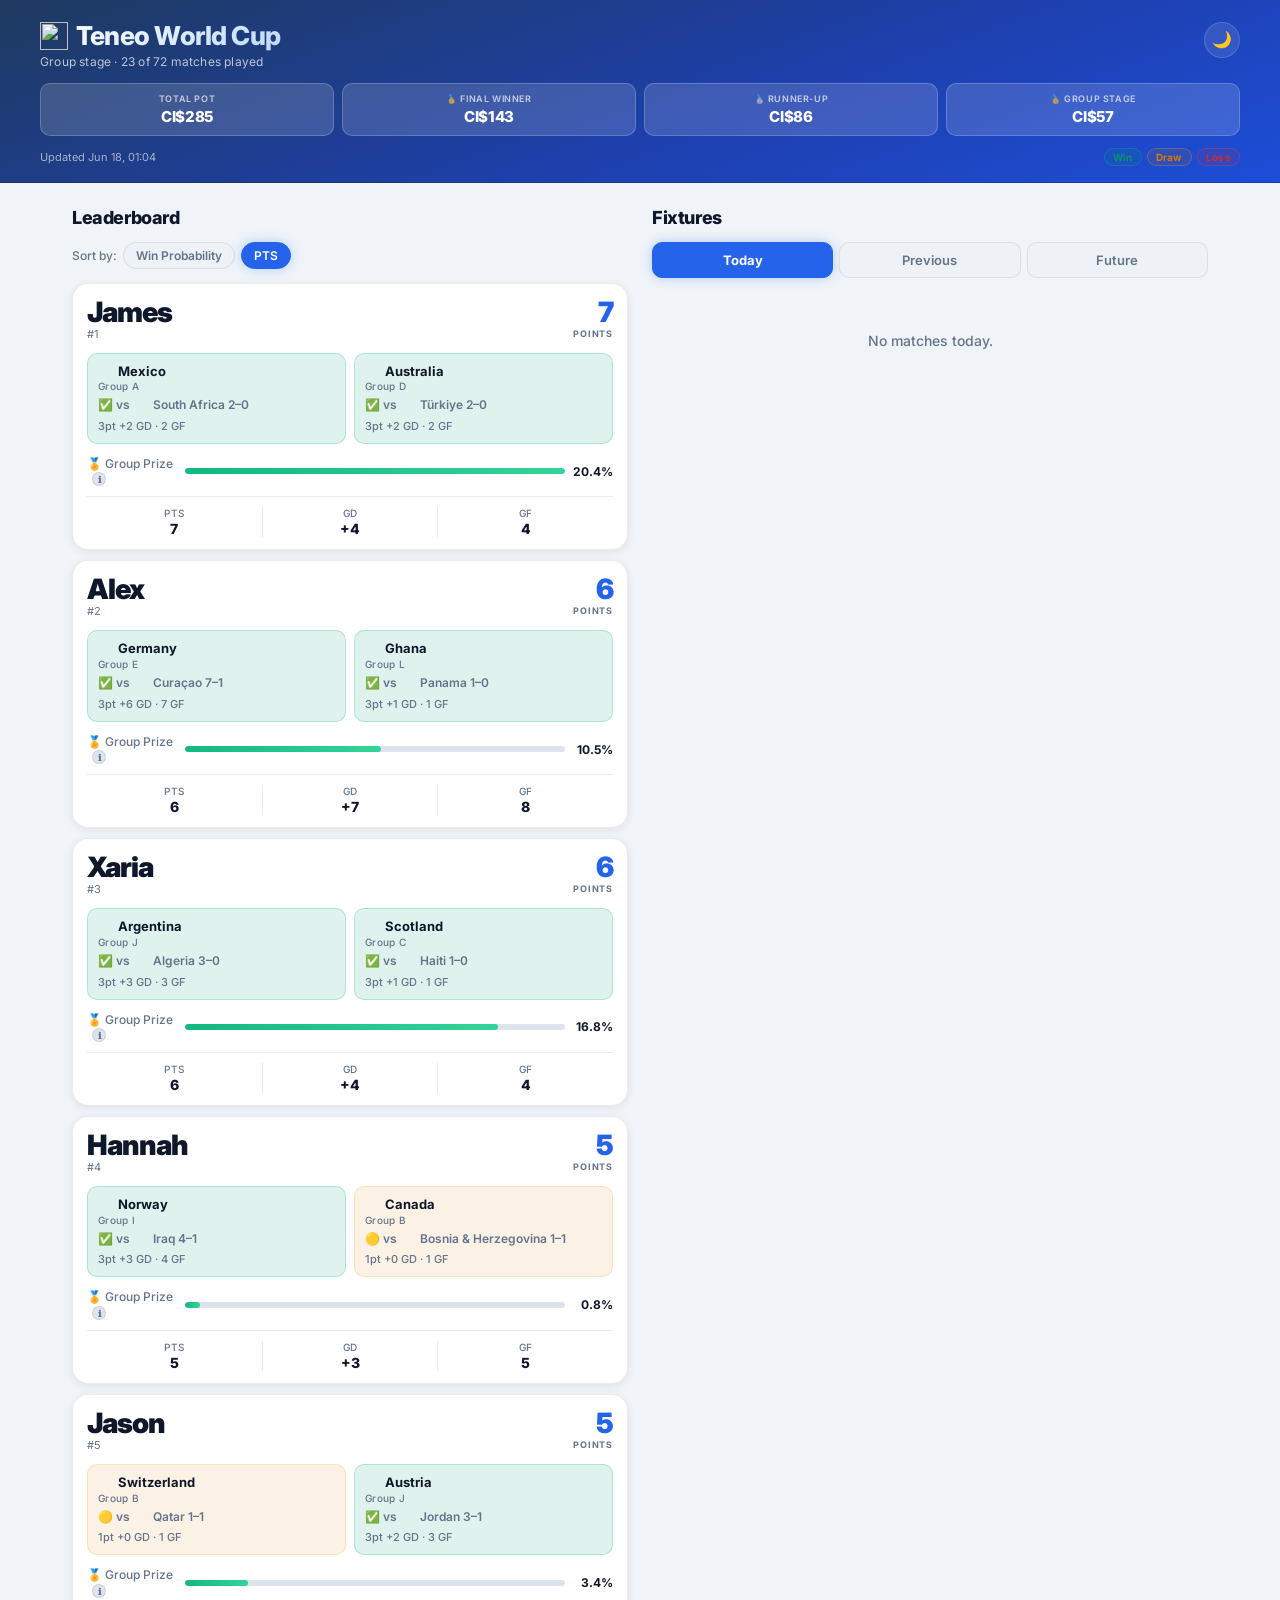
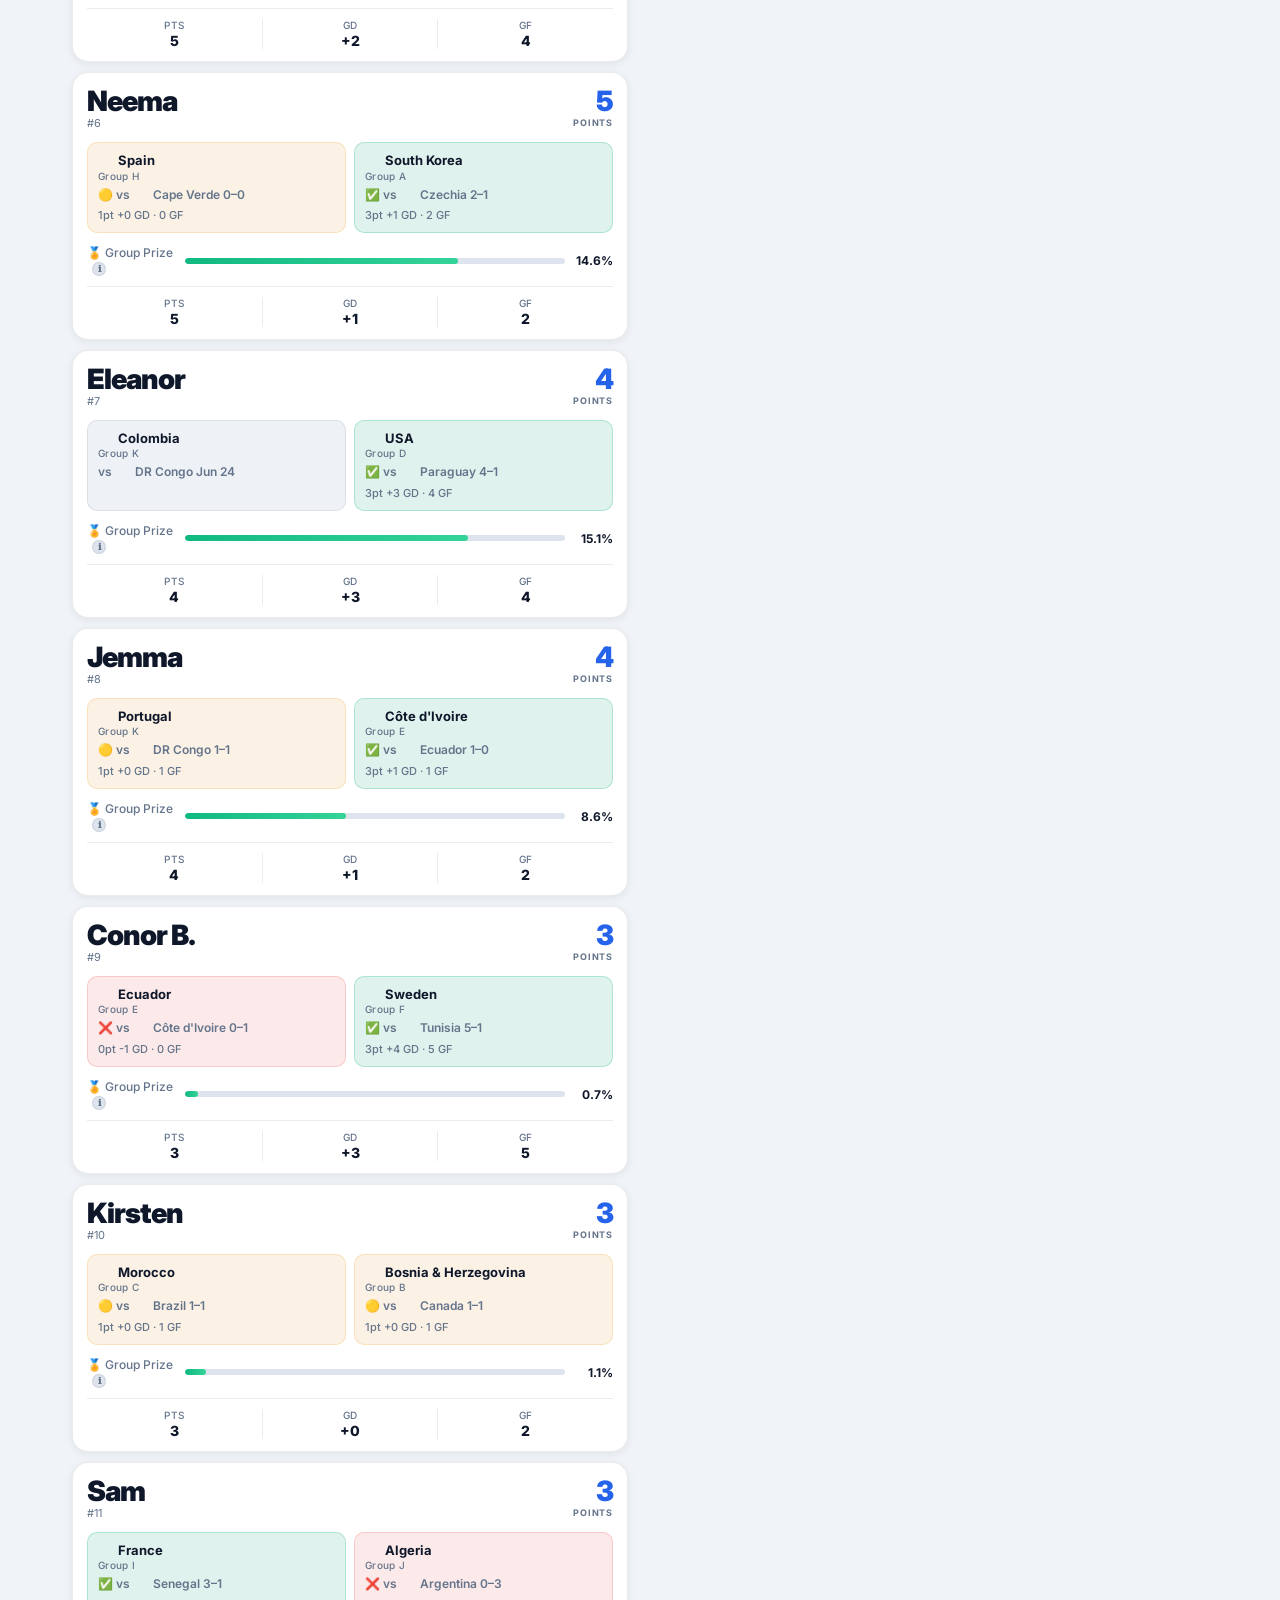
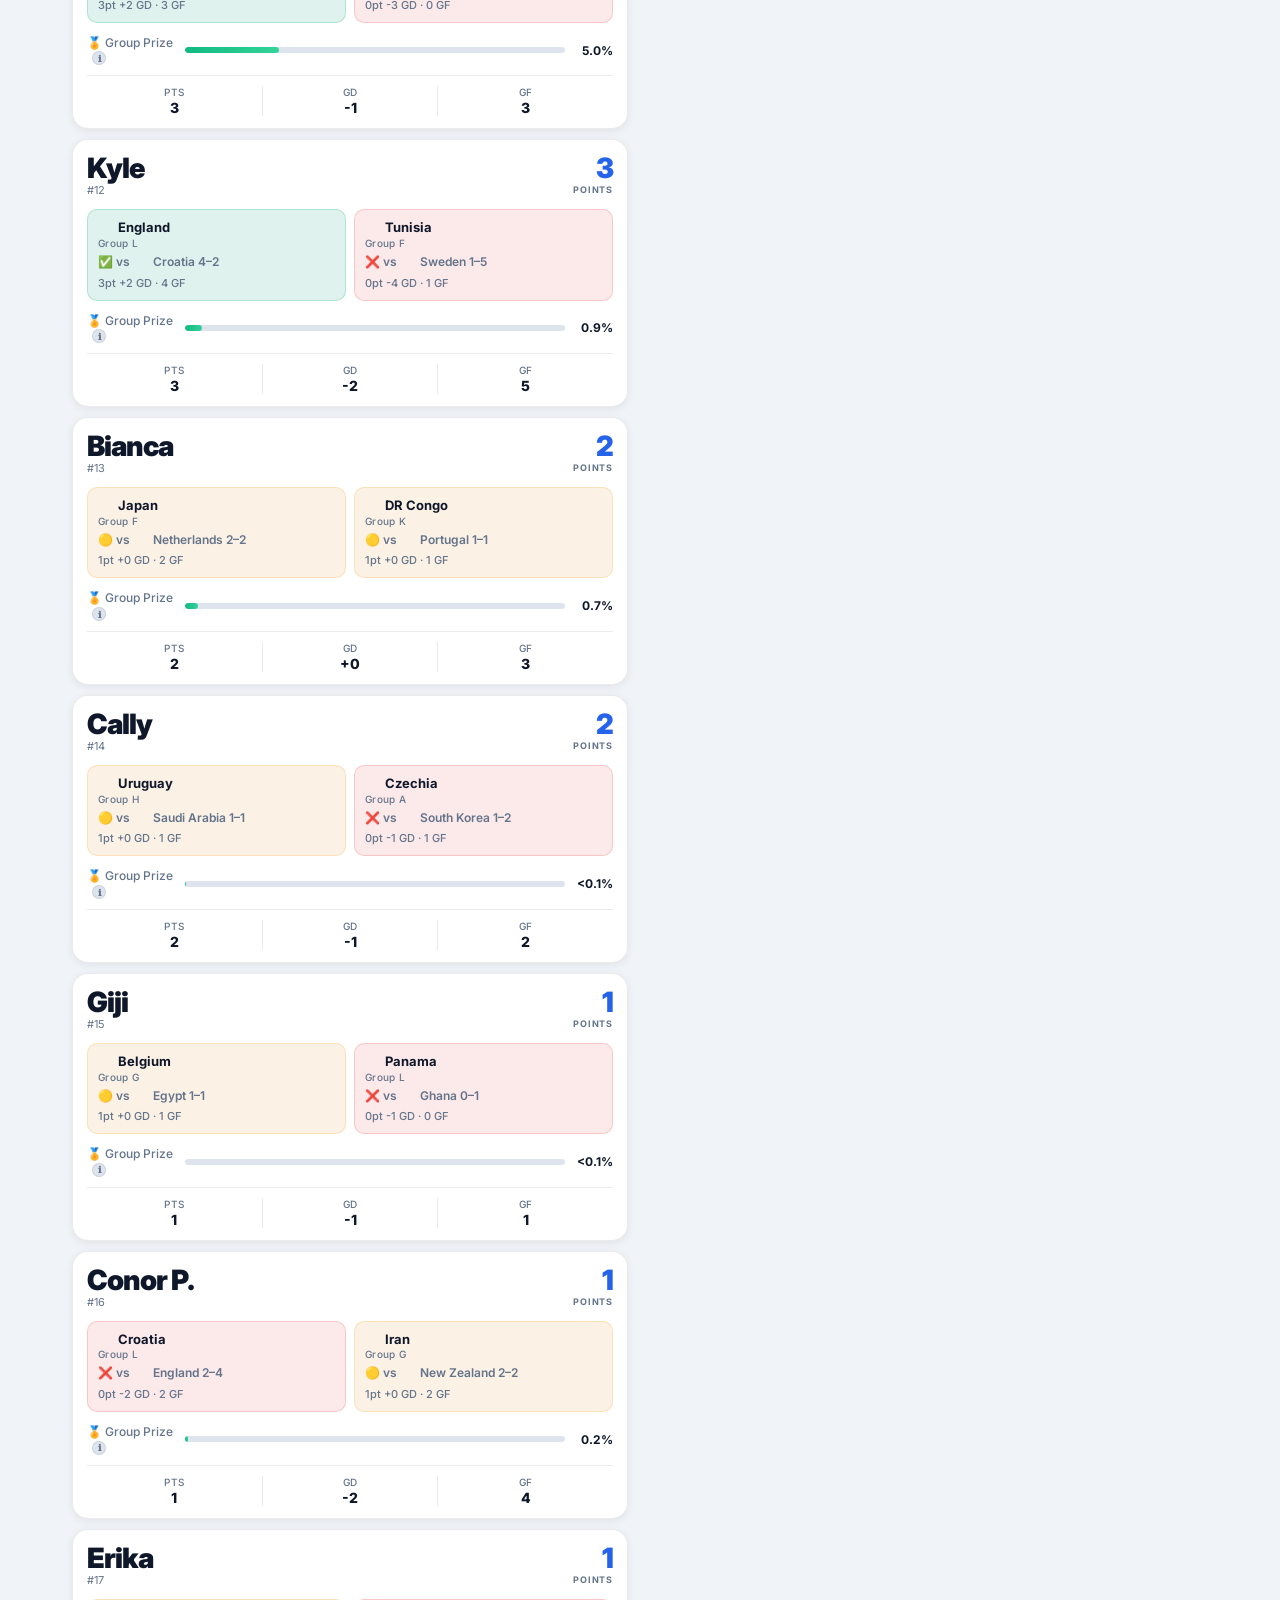
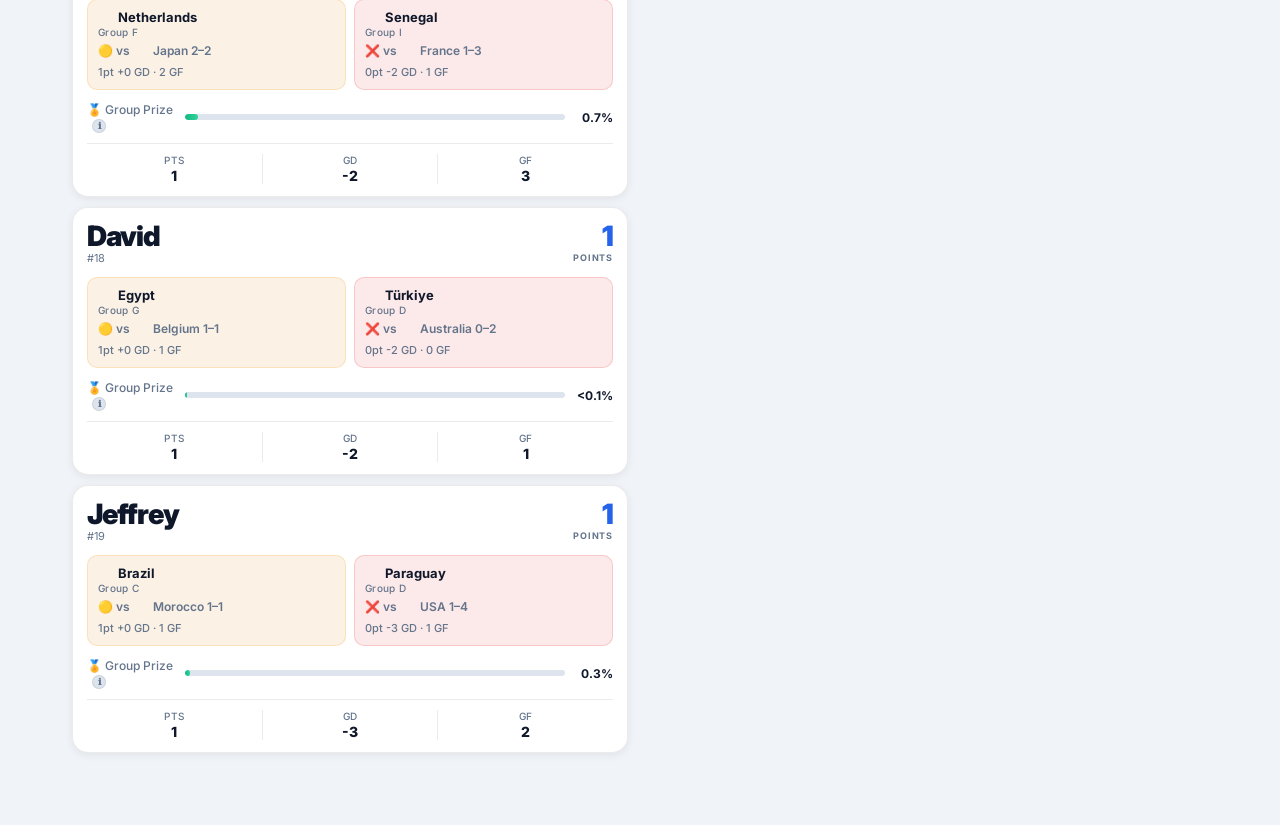
==== docs/index.html @ 2460b015 "feat: PTS/GD/GF footer columns, inline info tooltip, sort button to PTS Co-Authored-By: Claude Sonne" ====
<!DOCTYPE html>
<html lang="en" data-theme="dark">
<head>
  <meta charset="UTF-8" />
  <meta name="viewport" content="width=device-width, initial-scale=1.0" />
  <title>Teneo World Cup</title>
  <link rel="preconnect" href="https://fonts.googleapis.com" />
  <link rel="preconnect" href="https://fonts.gstatic.com" crossorigin />
  <link href="https://fonts.googleapis.com/css2?family=Inter:wght@400;500;600;700;800;900&display=swap" rel="stylesheet" />
  <link rel="stylesheet" href="styles.css" />
</head>
<body>

<header id="header">
  <div class="header-inner">
    <div class="header-top">
      <div>
        <h1>
          <img class="brand-ball" src="https://cdnjs.cloudflare.com/ajax/libs/twemoji/14.0.2/svg/26bd.svg" alt="" aria-hidden="true" />
          <span>Teneo World Cup</span>
        </h1>
        <p id="tournament-status" class="subtitle">Loading…</p>
      </div>
      <button id="theme-toggle" class="theme-toggle" aria-label="Toggle dark/light mode">☀️</button>
    </div>

    <div class="pot-row" id="pot-row">
      <div class="pot-card">
        <span class="pot-label">Total Pot</span>
        <span class="pot-amount" id="pot-total">—</span>
      </div>
      <div class="pot-card">
        <span class="pot-label">🥇 Final Winner</span>
        <span class="pot-amount" id="pot-1st">—</span>
      </div>
      <div class="pot-card">
        <span class="pot-label">🥈 Runner-up</span>
        <span class="pot-amount" id="pot-2nd">—</span>
      </div>
      <div class="pot-card">
        <span class="pot-label">🏅 Group Stage</span>
        <span class="pot-amount" id="pot-grp">—</span>
      </div>
    </div>

    <div class="updated-row">
      <span id="last-updated">—</span>
      <div class="color-key">
        <span class="key-pill key-win">Win</span>
        <span class="key-pill key-draw">Draw</span>
        <span class="key-pill key-loss">Loss</span>
      </div>
    </div>
  </div>
</header>

<div id="live-alert" class="live-alert hidden">⚽ You're missing the footie mate!</div>

<nav id="nav">
  <button class="nav-btn active" data-view="leaderboard">Leaderboard</button>
  <button class="nav-btn" data-view="matches">Fixtures</button>
</nav>

<div class="views-wrapper">

  <!-- ── LEADERBOARD VIEW ─────────────────────────────────────────── -->
  <section id="view-leaderboard" class="view">
    <h2 class="view-title">Leaderboard</h2>
    <div class="sort-row">
      Sort by:
      <button class="sort-btn" data-sort="p1st">Win Probability</button>
      <button class="sort-btn active" data-sort="grouppts">PTS</button>
    </div>
    <div id="leaderboard-info"></div>
    <div id="leaderboard-list"></div>
  </section>

  <!-- ── MATCHES VIEW ─────────────────────────────────────────────── -->
  <section id="view-matches" class="view hidden">
    <h2 class="view-title">Fixtures</h2>
    <div class="match-tabs">
      <button class="match-tab-btn active" data-mtab="today">Today</button>
      <button class="match-tab-btn" data-mtab="previous">Previous</button>
      <button class="match-tab-btn" data-mtab="future">Future</button>
    </div>
    <div id="matches-list"></div>
  </section>

</div>

<!-- ── PARTICIPANT DETAIL MODAL ───────────────────────────────────── -->
<div id="detail-modal" class="modal hidden" role="dialog" aria-modal="true">
  <div class="modal-backdrop" id="modal-backdrop"></div>
  <div class="modal-sheet">
    <button class="modal-close" id="modal-close">✕</button>
    <div id="detail-content"></div>
  </div>
</div>

<script src="app.js"></script>
</body>
</html>
---- docs/styles.css ----
@import url('https://fonts.googleapis.com/css2?family=Inter:wght@400;500;600;700;800;900&display=swap');

/* ── Reset & base ─────────────────────────────────────────────────── */
*, *::before, *::after { box-sizing: border-box; margin: 0; padding: 0; }

:root {
  --bg:        #080d18;
  --surface:   #0e1623;
  --surface2:  #162032;
  --surface3:  #1d2d45;
  --text:      #e8eeff;
  --text2:     #6b7fa3;
  --accent:    #3b82f6;
  --accent-lo: rgba(59,130,246,0.15);
  --green:     #10b981;
  --green-lo:  rgba(16,185,129,0.15);
  --red:       #ef4444;
  --red-lo:    rgba(239,68,68,0.15);
  --orange:    #f59e0b;
  --orange-lo: rgba(245,158,11,0.15);
  --yellow:    #f59e0b;
  --separator: rgba(255,255,255,0.07);
  --radius:    16px;
  --radius-sm: 10px;
  --font:      'Inter', -apple-system, BlinkMacSystemFont, 'Segoe UI', sans-serif;
  --shadow:    0 4px 24px rgba(0,0,0,0.4);
  --shadow-sm: 0 2px 8px rgba(0,0,0,0.3);
}

/* ── Light theme overrides ───────────────────────────────────────── */
[data-theme="light"] {
  --bg:        #f0f4f8;
  --surface:   #ffffff;
  --surface2:  #eef2f7;
  --surface3:  #dde4ee;
  --text:      #0f172a;
  --text2:     #64748b;
  --accent:    #2563eb;
  --accent-lo: rgba(37,99,235,0.1);
  --green:     #059669;
  --green-lo:  rgba(5,150,105,0.12);
  --red:       #dc2626;
  --red-lo:    rgba(220,38,38,0.1);
  --orange:    #d97706;
  --orange-lo: rgba(217,119,6,0.1);
  --separator: rgba(0,0,0,0.08);
  --shadow:    0 4px 24px rgba(0,0,0,0.1);
  --shadow-sm: 0 2px 8px rgba(0,0,0,0.07);
}

[data-theme="light"] #header {
  background: linear-gradient(160deg, #1e3a5f 0%, #1e40af 60%, #1d4ed8 100%);
}
[data-theme="light"] h1 {
  background: linear-gradient(135deg, #ffffff 0%, #bfdbfe 100%);
  -webkit-background-clip: text;
  background-clip: text;
}
[data-theme="light"] .subtitle { color: rgba(255,255,255,0.7); }
[data-theme="light"] .updated-row { color: rgba(255,255,255,0.6); }
[data-theme="light"] .pot-card { background: rgba(255,255,255,0.15); border-color: rgba(255,255,255,0.2); }
[data-theme="light"] .pot-label { color: rgba(255,255,255,0.7); }
[data-theme="light"] .pot-amount { color: #fff; }
[data-theme="light"] #nav { background: var(--surface); border-color: var(--separator); }

html { font-size: 16px; }
body {
  font-family: var(--font);
  background: var(--bg);
  color: var(--text);
  min-height: 100vh;
  padding-bottom: 48px;
  -webkit-font-smoothing: antialiased;
}

/* ── Header ──────────────────────────────────────────────────────── */
#header {
  background: linear-gradient(160deg, #0a1628 0%, #0d1f3c 60%, #0e1a30 100%);
  padding: 20px 16px 14px;
  border-bottom: 1px solid var(--separator);
  position: sticky;
  top: 0;
  z-index: 100;
}

.header-top {
  display: flex;
  justify-content: space-between;
  align-items: flex-start;
  margin-bottom: 14px;
}

h1 {
  font-size: 22px;
  font-weight: 800;
  line-height: 1.1;
  letter-spacing: -0.5px;
  background: linear-gradient(135deg, #e8eeff 0%, #93c5fd 100%);
  -webkit-background-clip: text;
  -webkit-text-fill-color: transparent;
  background-clip: text;
}
.subtitle { font-size: 12px; color: var(--text2); margin-top: 3px; letter-spacing: .2px; }

/* ── Brand ball image ────────────────────────────────────────────── */
.brand-ball {
  width: 28px;
  height: 28px;
  flex-shrink: 0;
  margin-right: 8px;
  vertical-align: middle;
}
h1 { display: flex; align-items: center; }

/* ── Theme toggle ────────────────────────────────────────────────── */
.theme-toggle {
  background: rgba(255,255,255,0.1);
  border: 1px solid rgba(255,255,255,0.15);
  border-radius: 50%;
  width: 36px;
  height: 36px;
  font-size: 16px;
  cursor: pointer;
  display: flex;
  align-items: center;
  justify-content: center;
  flex-shrink: 0;
  transition: background .2s;
  line-height: 1;
}
.theme-toggle:hover { background: rgba(255,255,255,0.2); }

/* ── Rank arrow badges ───────────────────────────────────────────── */
.rank-arrow {
  font-size: 10px;
  font-weight: 800;
  padding: 1px 5px;
  border-radius: 6px;
  margin-left: 5px;
  vertical-align: middle;
}
.rank-up   { background: var(--green-lo); color: var(--green); }
.rank-down { background: var(--red-lo);   color: var(--red); }

.live-badge {
  display: flex;
  align-items: center;
  gap: 6px;
  background: var(--red);
  color: #fff;
  font-size: 11px;
  font-weight: 700;
  letter-spacing: 1px;
  padding: 5px 10px;
  border-radius: 20px;
  flex-shrink: 0;
  box-shadow: 0 0 12px rgba(239,68,68,0.5);
}
.live-badge.hidden { display: none; }

.pulse-dot {
  width: 7px; height: 7px;
  border-radius: 50%;
  background: #fff;
  animation: pulse 1.2s infinite;
}
@keyframes pulse {
  0%,100% { opacity: 1; transform: scale(1); }
  50%      { opacity: .4; transform: scale(.7); }
}

/* Pot cards */
.pot-row {
  display: grid;
  grid-template-columns: repeat(4, 1fr);
  gap: 8px;
  margin-bottom: 12px;
}
.pot-card {
  background: var(--surface2);
  border: 1px solid var(--separator);
  border-radius: var(--radius-sm);
  padding: 9px 8px;
  text-align: center;
}
.pot-label  { display: block; font-size: 9px; color: var(--text2); margin-bottom: 3px; font-weight: 600; text-transform: uppercase; letter-spacing: .6px; }
.pot-amount { display: block; font-size: 15px; font-weight: 800; color: var(--text); letter-spacing: -0.3px; }

.updated-row {
  display: flex;
  justify-content: space-between;
  align-items: center;
  font-size: 11px;
  color: var(--text2);
}

.color-key { display: flex; gap: 5px; }
.key-pill {
  font-size: 10px;
  font-weight: 700;
  padding: 2px 8px;
  border-radius: 20px;
  letter-spacing: .3px;
}
.key-win  { background: var(--green-lo); color: var(--green); border: 1px solid rgba(16,185,129,0.3); }
.key-draw { background: var(--orange-lo); color: var(--orange); border: 1px solid rgba(245,158,11,0.3); }
.key-loss { background: var(--red-lo); color: var(--red); border: 1px solid rgba(239,68,68,0.3); }

.separator { margin: 0 4px; }

/* ── Live alert banner ───────────────────────────────────────────── */
.live-alert {
  background: linear-gradient(90deg, #7f1d1d, #991b1b, #7f1d1d);
  background-size: 200% 100%;
  color: #fff;
  text-align: center;
  font-size: 16px;
  font-weight: 700;
  padding: 13px 16px;
  letter-spacing: .3px;
  animation: alert-sweep 3s ease-in-out infinite;
}
.live-alert.hidden { display: none; }
@keyframes alert-sweep {
  0%, 100% { background-position: 0% 50%; opacity: 1; }
  50%       { background-position: 100% 50%; opacity: .85; }
}

/* ── Nav ─────────────────────────────────────────────────────────── */
#nav {
  display: flex;
  background: var(--surface);
  border-bottom: 1px solid var(--separator);
  padding: 0 16px;
  gap: 0;
}
.nav-btn {
  background: none;
  border: none;
  font-family: var(--font);
  font-size: 14px;
  font-weight: 500;
  color: var(--text2);
  padding: 11px 18px;
  cursor: pointer;
  border-bottom: 2px solid transparent;
  margin-bottom: -1px;
  transition: color .15s;
}
.nav-btn.active { color: var(--accent); border-bottom-color: var(--accent); font-weight: 700; }

/* ── Views ───────────────────────────────────────────────────────── */
.view { padding: 16px; }
.view.hidden { display: none; }

/* ── Sort row ────────────────────────────────────────────────────── */
.sort-row {
  font-size: 12px;
  color: var(--text2);
  display: flex;
  align-items: center;
  gap: 6px;
  margin-bottom: 14px;
  flex-wrap: wrap;
  font-weight: 500;
}
.sort-btn {
  background: var(--surface2);
  border: 1px solid var(--separator);
  border-radius: 20px;
  padding: 5px 12px;
  font-size: 12px;
  font-family: var(--font);
  font-weight: 600;
  color: var(--text2);
  cursor: pointer;
  transition: all .15s;
}
.sort-btn:hover { border-color: var(--accent); color: var(--accent); }
.sort-btn.active { background: var(--accent); color: #fff; border-color: var(--accent); box-shadow: 0 0 12px rgba(59,130,246,0.35); }

/* ── Leaderboard info tooltip ────────────────────────────────────── */
#leaderboard-info { margin-bottom: 12px; }

.info-trigger {
  display: inline-flex;
  align-items: center;
  justify-content: center;
  width: 14px;
  height: 14px;
  font-size: 9px;
  font-weight: 700;
  font-style: normal;
  color: var(--text2);
  background: var(--surface3);
  border: 1px solid var(--separator);
  border-radius: 50%;
  cursor: pointer;
  position: relative;
  margin-left: 5px;
  vertical-align: middle;
  flex-shrink: 0;
  user-select: none;
  line-height: 1;
}
.info-trigger:hover,
.info-trigger:focus { color: var(--accent); border-color: var(--accent); outline: none; }

.info-tooltip {
  display: none;
  position: absolute;
  bottom: calc(100% + 8px);
  left: 50%;
  transform: translateX(-50%);
  width: 200px;
  background: var(--surface3);
  border: 1px solid var(--separator);
  border-radius: var(--radius-sm);
  padding: 8px 10px;
  font-size: 11px;
  font-weight: 400;
  line-height: 1.5;
  color: var(--text);
  box-shadow: var(--shadow);
  pointer-events: none;
  z-index: 50;
  text-align: center;
  font-style: normal;
}
.info-tooltip::after {
  content: '';
  position: absolute;
  top: 100%;
  left: 50%;
  transform: translateX(-50%);
  border: 6px solid transparent;
  border-top-color: var(--surface3);
}
.info-trigger:hover .info-tooltip,
.info-trigger:focus .info-tooltip { display: block; }

/* ── Leaderboard cards ───────────────────────────────────────────── */
#leaderboard-list { display: flex; flex-direction: column; gap: 10px; }

.participant-card {
  background: var(--surface);
  border: 1px solid var(--separator);
  border-radius: var(--radius);
  padding: 14px 14px 12px;
  box-shadow: var(--shadow-sm);
  cursor: pointer;
  transition: transform .15s, border-color .15s, box-shadow .15s;
}
.participant-card:hover { border-color: rgba(59,130,246,0.25); box-shadow: 0 4px 20px rgba(0,0,0,0.5); }
.participant-card:active { transform: scale(.985); }

.card-header {
  display: flex;
  justify-content: space-between;
  align-items: baseline;
  margin-bottom: 12px;
}
.card-name  { font-size: 28px; font-weight: 900; line-height: 1; letter-spacing: -1px; color: var(--text); }
.card-rank  { font-size: 11px; color: var(--text2); font-weight: 600; letter-spacing: .3px; margin-top: 2px; }

.card-pts-badge {
  display: flex;
  flex-direction: column;
  align-items: flex-end;
}
.card-pts-number { font-size: 28px; font-weight: 900; line-height: 1; letter-spacing: -1px; color: var(--accent); }
.card-pts-label  { font-size: 9px; font-weight: 700; color: var(--text2); text-transform: uppercase; letter-spacing: .8px; margin-top: 2px; }

.card-teams { display: flex; gap: 8px; margin-bottom: 12px; }

.team-chip {
  flex: 1;
  background: var(--surface2);
  border: 1px solid var(--separator);
  border-radius: var(--radius-sm);
  padding: 9px 10px;
  min-width: 0;
  transition: background .2s, border-color .2s;
}
.team-flag  { width: 16px; height: 16px; margin-right: 4px; vertical-align: middle; display: inline-block; flex-shrink: 0; }
.team-name  { font-size: 13px; font-weight: 700; white-space: nowrap; overflow: hidden; text-overflow: ellipsis; color: var(--text); }
.team-group { font-size: 10px; color: var(--text2); font-weight: 500; letter-spacing: .3px; }
.team-score {
  font-size: 12px;
  margin-top: 5px;
  font-weight: 600;
  color: var(--text2);
}
.team-score.live { color: var(--red); }
.team-score.finished { color: var(--text2); }
.team-pts { display: inline-block; margin-top: 4px; font-size: 11px; color: var(--text2); font-weight: 500; }

/* Match result tints */
.team-chip.chip-winning { background: var(--green-lo); border-color: rgba(16,185,129,0.25); }
.team-chip.chip-drawing { background: var(--orange-lo); border-color: rgba(245,158,11,0.2); }
.team-chip.chip-losing  { background: var(--red-lo);   border-color: rgba(239,68,68,0.2); }

/* Unconfirmed team warning */
.team-chip.unconfirmed { border: 1px dashed var(--orange); }
.team-unconfirmed-label { font-size: 10px; color: var(--orange); font-weight: 600; }

/* Probability bars */
.card-probs { display: flex; flex-direction: column; gap: 7px; }

.prob-row {
  display: flex;
  align-items: center;
  gap: 8px;
  font-size: 12px;
}
.prob-label { width: 90px; color: var(--text2); flex-shrink: 0; font-weight: 500; }
.prob-bar-wrap {
  flex: 1;
  height: 6px;
  background: var(--surface3);
  border-radius: 3px;
  overflow: hidden;
}
.prob-bar { height: 100%; border-radius: 3px; transition: width .5s ease; }
.prob-bar.p1   { background: linear-gradient(90deg, #f59e0b, #fbbf24); }
.prob-bar.p2   { background: linear-gradient(90deg, #f97316, #fb923c); }
.prob-bar.pgrp { background: linear-gradient(90deg, #10b981, #34d399); }
.prob-value { width: 40px; text-align: right; font-weight: 700; font-size: 12px; color: var(--text); }

.card-footer {
  margin-top: 10px;
  padding-top: 10px;
  border-top: 1px solid var(--separator);
}
.card-footer-stats {
  display: flex;
  gap: 0;
}
.footer-stat {
  flex: 1;
  text-align: center;
}
.footer-stat + .footer-stat {
  border-left: 1px solid var(--separator);
}
.group-pts-label { font-size: 10px; color: var(--text2); font-weight: 500; letter-spacing: .3px; text-transform: uppercase; }
.group-pts-val   { font-size: 14px; font-weight: 800; color: var(--text); margin-top: 1px; }

/* ── Match sub-tabs ──────────────────────────────────────────────── */
.match-tabs {
  display: flex;
  gap: 6px;
  padding: 0 0 14px;
}
.match-tab-btn {
  flex: 1;
  background: var(--surface2);
  border: 1px solid var(--separator);
  border-radius: 10px;
  padding: 9px 4px;
  font-size: 13px;
  font-weight: 600;
  font-family: var(--font);
  color: var(--text2);
  cursor: pointer;
  transition: all .15s;
}
.match-tab-btn:hover { border-color: var(--accent); color: var(--accent); }
.match-tab-btn.active {
  background: var(--accent);
  color: #fff;
  border-color: var(--accent);
  box-shadow: 0 0 12px rgba(59,130,246,0.35);
  font-weight: 700;
}

/* ── Match cards ─────────────────────────────────────────────────── */
.match-card {
  background: var(--surface);
  border: 1px solid var(--separator);
  border-radius: var(--radius);
  padding: 13px 14px;
  margin-bottom: 8px;
  box-shadow: var(--shadow-sm);
  transition: border-color .15s;
}
.match-card:hover { border-color: rgba(59,130,246,0.2); }

.match-row {
  display: grid;
  grid-template-columns: 1fr auto 1fr;
  align-items: center;
  gap: 8px;
}
.match-side {
  display: flex;
  flex-direction: column;
  min-width: 0;
  padding: 6px 8px;
  border-radius: var(--radius-sm);
}
.match-side.away { text-align: right; align-items: flex-end; }

/* Match side result tints */
.match-side.side-winning { background: var(--green-lo); }
.match-side.side-drawing { background: var(--orange-lo); }
.match-side.side-losing  { background: var(--red-lo); }

.match-participant {
  font-size: 16px;
  font-weight: 800;
  line-height: 1.2;
  white-space: nowrap;
  overflow: hidden;
  text-overflow: ellipsis;
  letter-spacing: -0.3px;
  color: var(--text);
}
.match-country {
  font-size: 11px;
  color: var(--text2);
  margin-top: 2px;
  font-weight: 500;
}
.match-score-box {
  text-align: center;
  min-width: 60px;
  flex-shrink: 0;
}
.match-score { font-size: 22px; font-weight: 900; line-height: 1; letter-spacing: -1px; color: var(--text); }
.match-score.live { color: var(--red); }
.match-kickoff { font-size: 14px; font-weight: 800; color: var(--text); line-height: 1; letter-spacing: -0.3px; }
.match-status { font-size: 11px; color: var(--text2); display: block; margin-top: 3px; font-weight: 500; }
.match-status.live { color: var(--red); font-weight: 700; }
.match-meta {
  font-size: 11px;
  color: var(--text2);
  margin-top: 9px;
  padding-top: 7px;
  border-top: 1px solid var(--separator);
  font-weight: 500;
}
.empty-tab-msg { padding: 40px 0; text-align: center; color: var(--text2); font-size: 14px; font-weight: 500; }

/* ── Detail modal ────────────────────────────────────────────────── */
.modal { position: fixed; inset: 0; z-index: 200; display: flex; align-items: flex-end; }
.modal.hidden { display: none; }
.modal-backdrop {
  position: absolute;
  inset: 0;
  background: rgba(0,0,0,.65);
  backdrop-filter: blur(4px);
}
.modal-sheet {
  position: relative;
  background: var(--surface);
  border: 1px solid var(--separator);
  border-radius: 22px 22px 0 0;
  width: 100%;
  max-height: 85vh;
  overflow-y: auto;
  padding: 22px 18px 44px;
  box-shadow: 0 -8px 40px rgba(0,0,0,0.5);
}
.modal-close {
  position: absolute;
  top: 16px; right: 16px;
  background: var(--surface3);
  border: none;
  width: 32px; height: 32px;
  border-radius: 50%;
  font-size: 14px;
  color: var(--text2);
  cursor: pointer;
  display: flex; align-items: center; justify-content: center;
  transition: background .15s;
}
.modal-close:hover { background: var(--surface3); color: var(--text); }
.detail-name { font-size: 24px; font-weight: 900; margin-bottom: 4px; letter-spacing: -0.5px; }
.detail-section-title { font-size: 11px; font-weight: 700; color: var(--text2); text-transform: uppercase; letter-spacing: .6px; margin: 18px 0 8px; }

.detail-fixture-row {
  display: flex;
  justify-content: space-between;
  align-items: center;
  padding: 10px 0;
  border-bottom: 1px solid var(--separator);
  font-size: 14px;
}
.detail-fixture-teams { flex: 1; color: var(--text); }
.detail-fixture-result { font-weight: 800; min-width: 50px; text-align: right; color: var(--text); }
.detail-fixture-status { font-size: 11px; color: var(--text2); margin-top: 2px; font-weight: 500; }

.difficulty-badge {
  font-size: 10px;
  font-weight: 700;
  padding: 2px 6px;
  border-radius: 4px;
  margin-left: 6px;
}
.difficulty-easy { background: var(--green-lo); color: var(--green); }
.difficulty-even { background: var(--orange-lo); color: var(--orange); }
.difficulty-hard { background: var(--red-lo); color: var(--red); }

/* ── Helpers ─────────────────────────────────────────────────────── */
.hidden { display: none !important; }
.text-center { text-align: center; }
.loading-msg { padding: 40px 16px; text-align: center; color: var(--text2); font-size: 15px; font-weight: 500; }

/* ── View title (desktop only) ───────────────────────────────────── */
.view-title { display: none; }

/* ── Tablet: centre single column ────────────────────────────────── */
@media (min-width: 540px) and (max-width: 699px) {
  .header-inner, #nav, .views-wrapper { max-width: 540px; margin-left: auto; margin-right: auto; }
}

/* ── Desktop: two-column layout ─────────────────────────────────── */
@media (min-width: 700px) {
  #header { padding: 22px 32px 16px; }
  .header-inner { max-width: 1200px; margin: 0 auto; }
  h1 { font-size: 26px; }

  #nav { display: none; }

  .views-wrapper {
    display: grid;
    grid-template-columns: 1fr 1fr;
    gap: 24px;
    max-width: 1200px;
    margin: 0 auto;
    padding: 24px 32px;
    align-items: start;
  }

  .views-wrapper .view,
  .views-wrapper .view.hidden {
    display: block !important;
    padding: 0;
  }

  .view-title {
    display: block;
    font-size: 18px;
    font-weight: 800;
    margin-bottom: 14px;
    letter-spacing: -0.4px;
    color: var(--text);
  }

  .participant-card:hover { transform: translateY(-1px); }
  .match-tabs { padding-top: 0; }
}
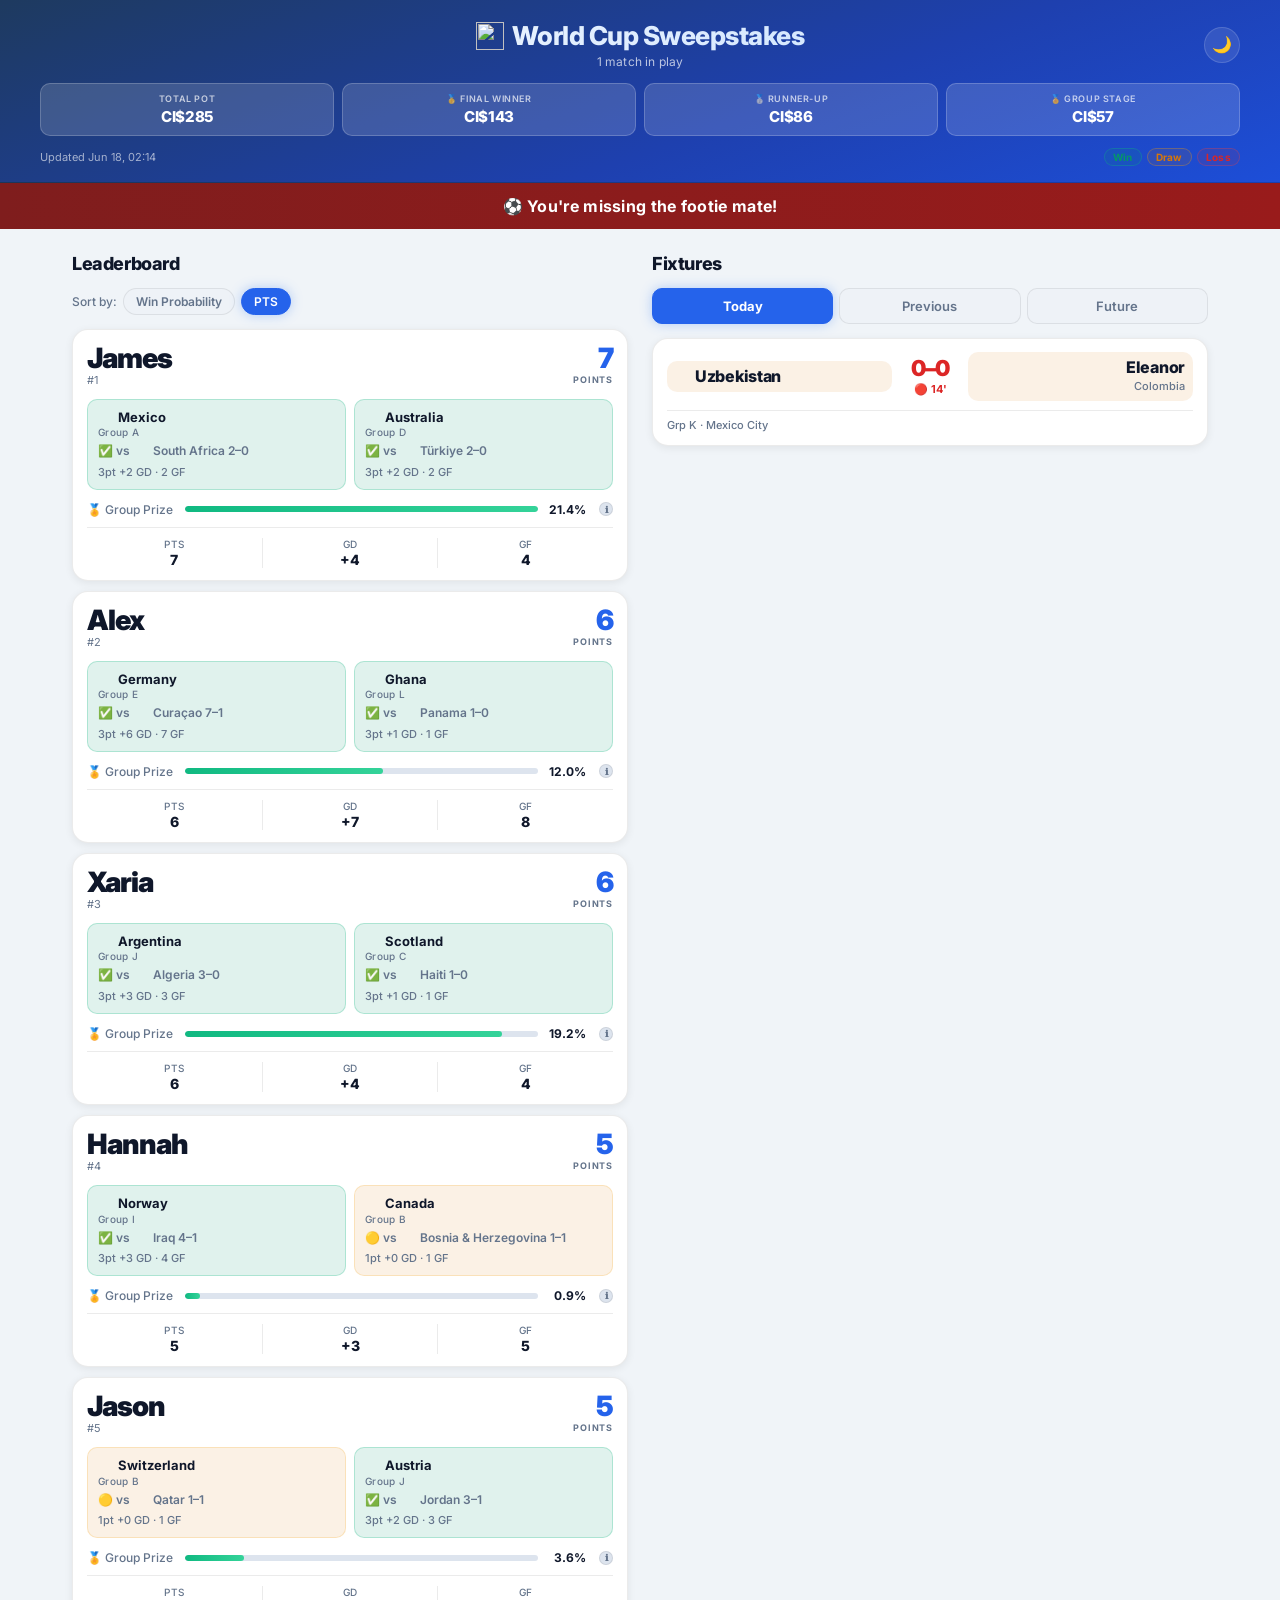
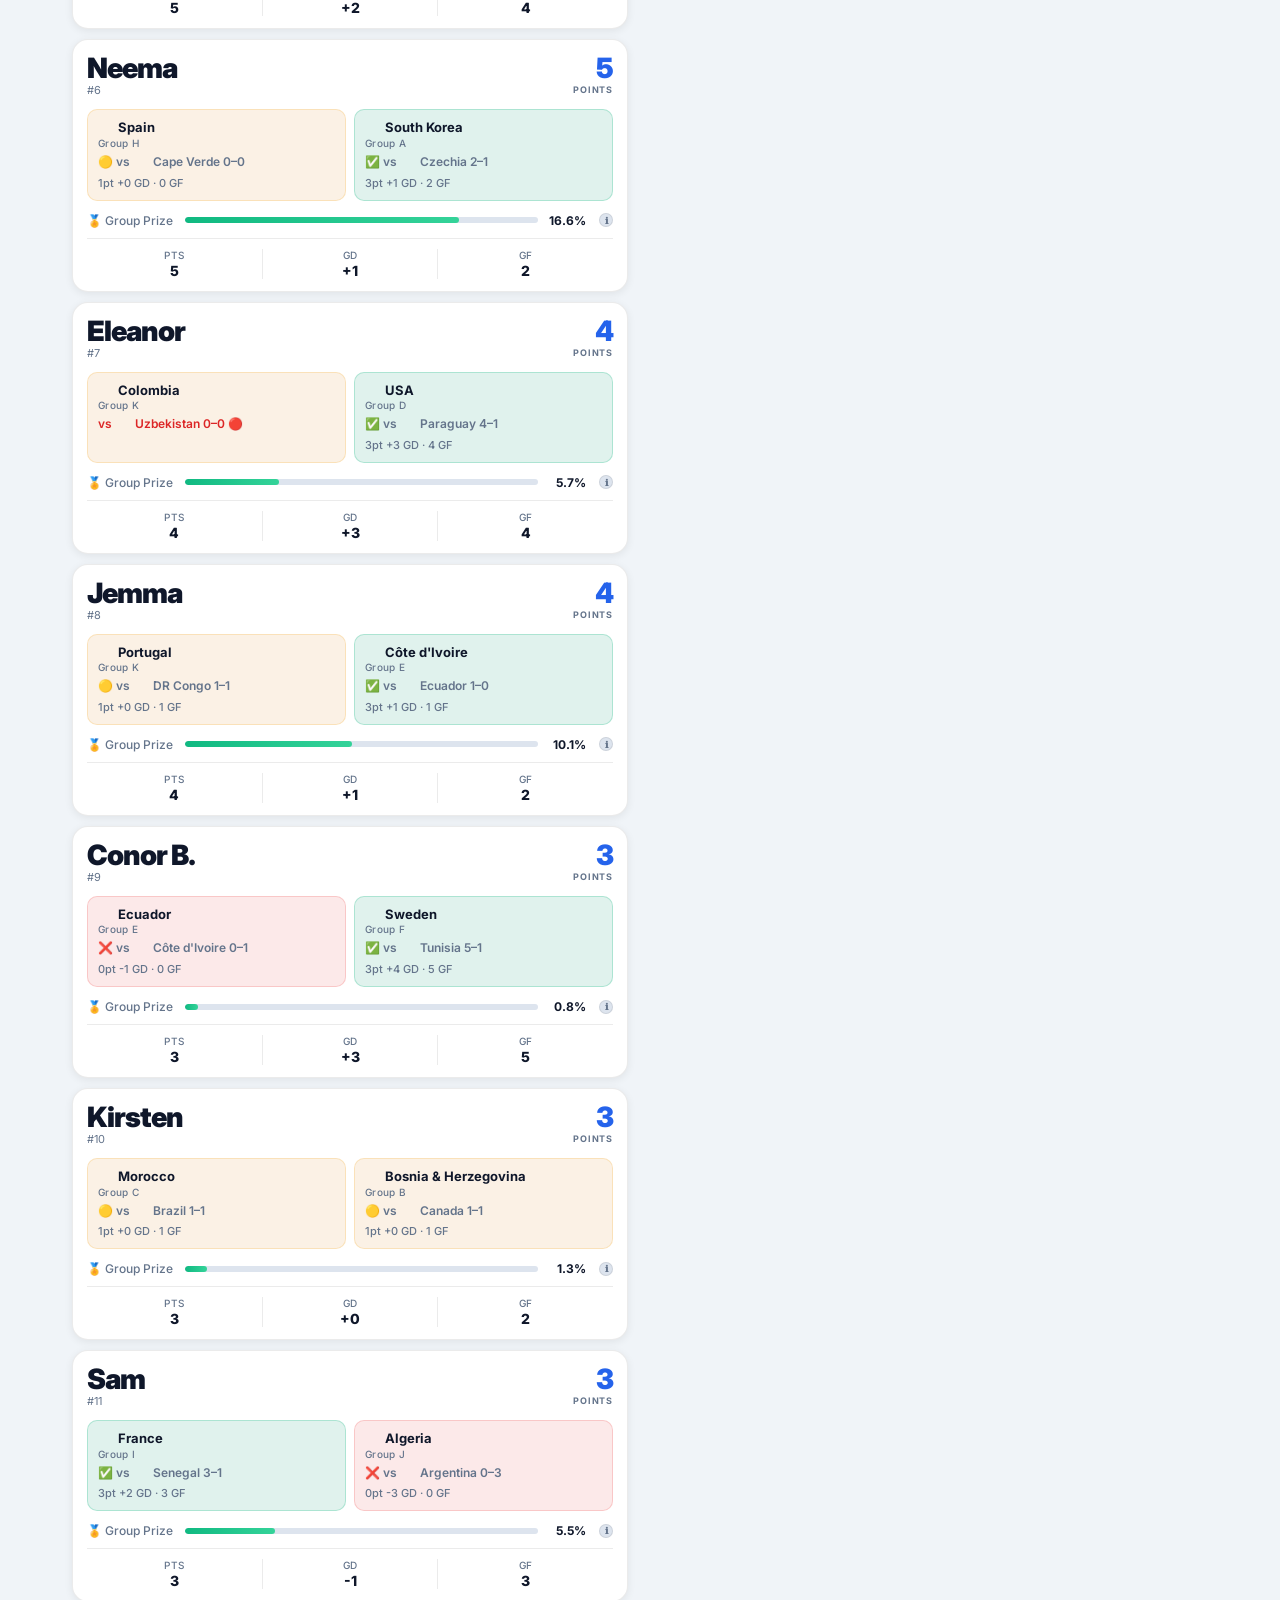
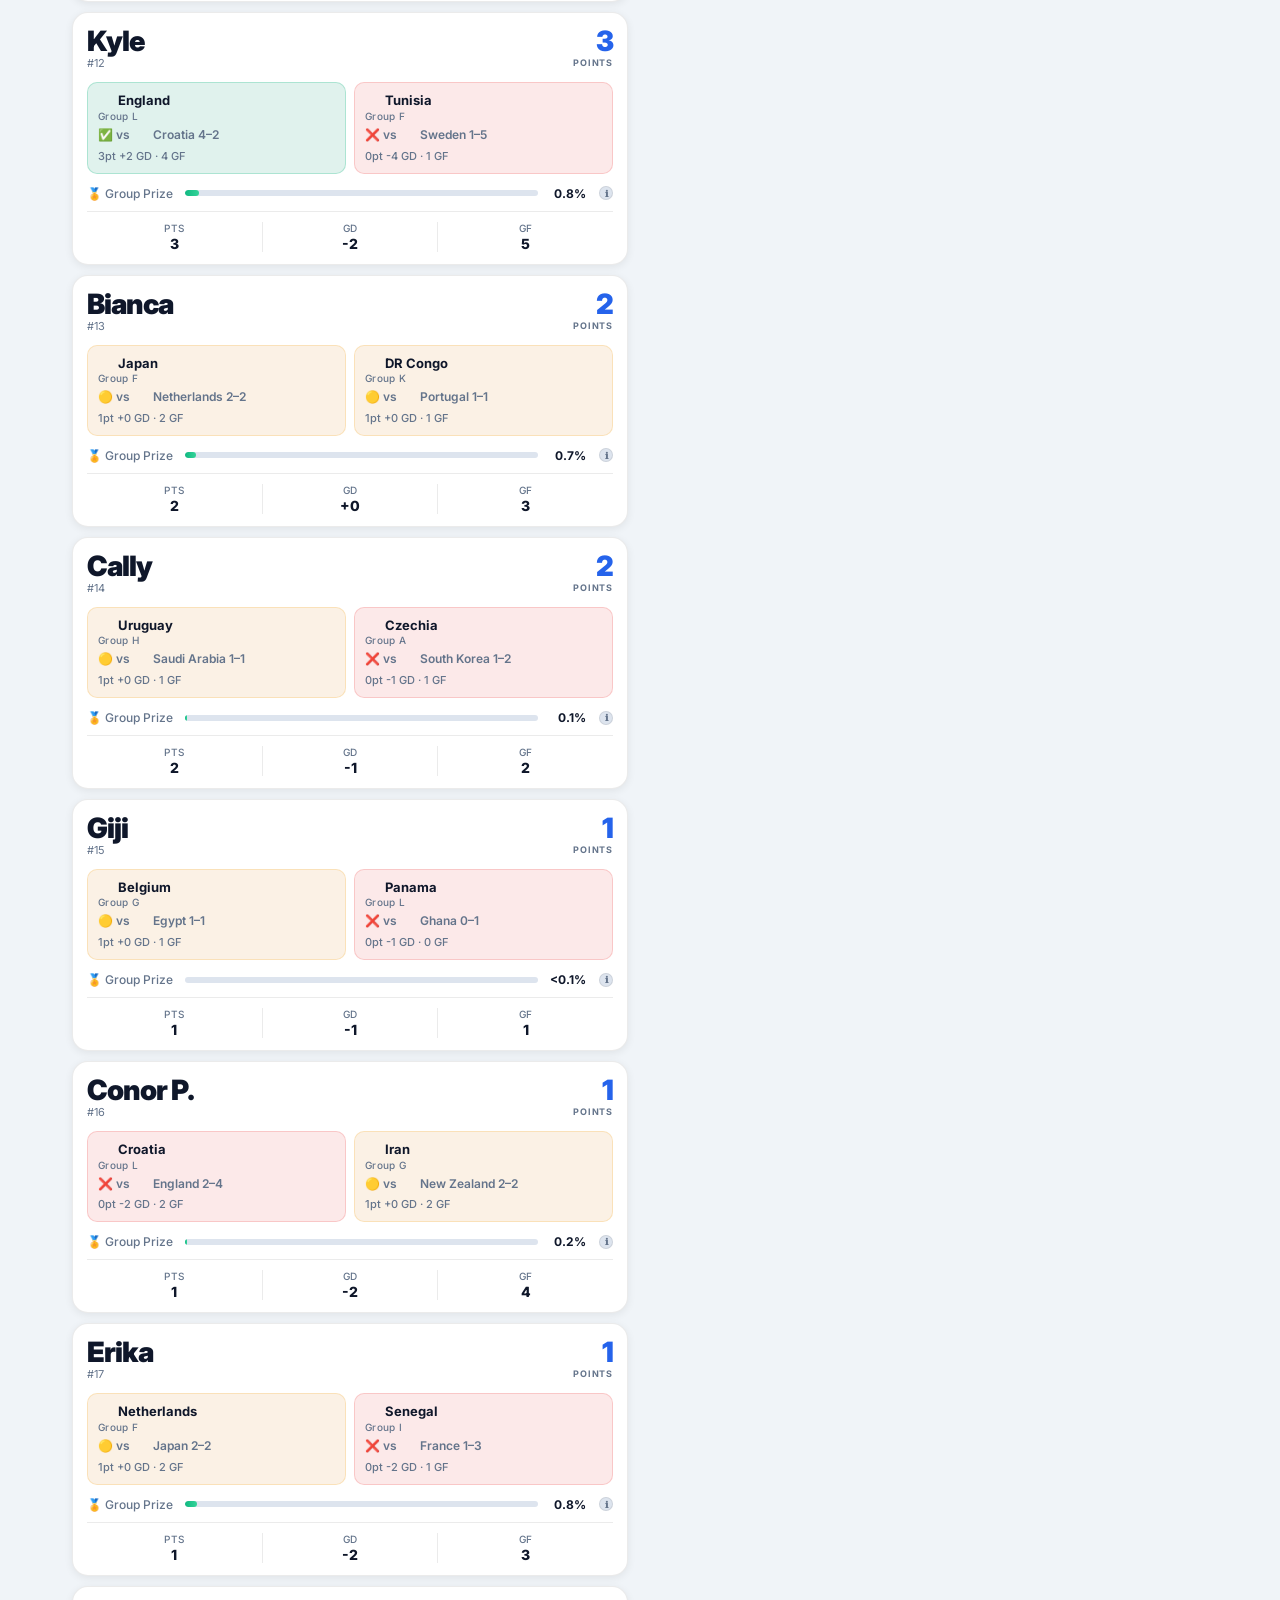
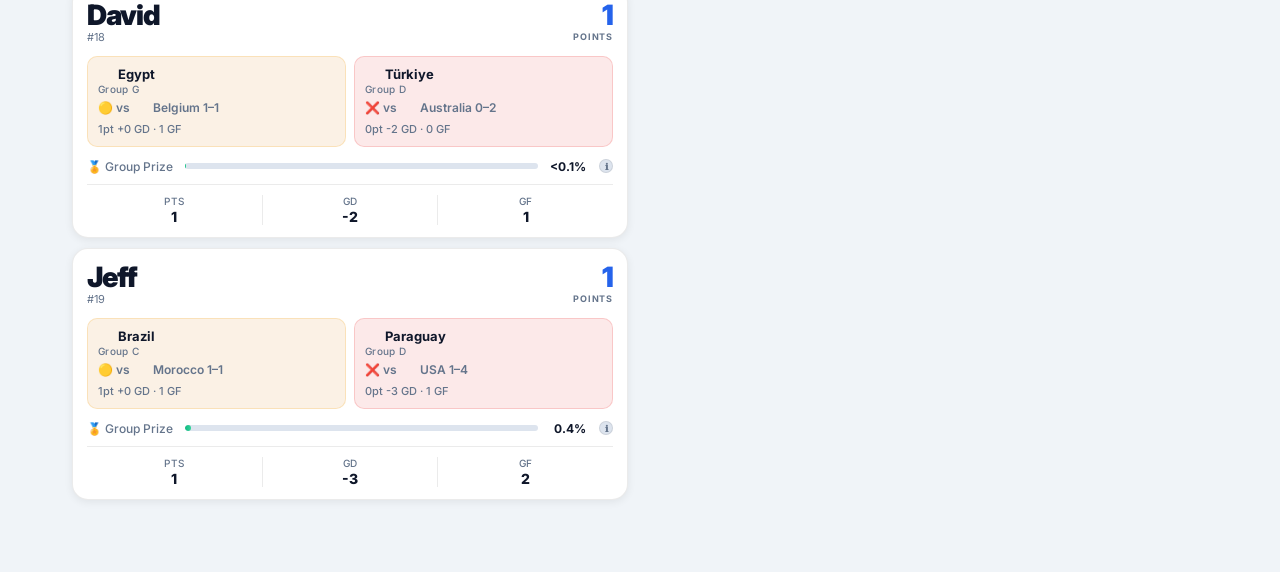
==== commit cc82b8ac: "rename: Teneo World Cup -> World Cup Sweepstakes Co-Authored-By: Claude Sonnet 4.6 <noreply@anthropi" ====
--- a/docs/index.html
+++ b/docs/index.html
@@ -3,7 +3,7 @@
 <head>
   <meta charset="UTF-8" />
   <meta name="viewport" content="width=device-width, initial-scale=1.0" />
-  <title>Teneo World Cup</title>
+  <title>World Cup Sweepstakes</title>
   <link rel="preconnect" href="https://fonts.googleapis.com" />
   <link rel="preconnect" href="https://fonts.gstatic.com" crossorigin />
   <link href="https://fonts.googleapis.com/css2?family=Inter:wght@400;500;600;700;800;900&display=swap" rel="stylesheet" />
@@ -17,7 +17,7 @@
       <div>
         <h1>
           <img class="brand-ball" src="https://cdnjs.cloudflare.com/ajax/libs/twemoji/14.0.2/svg/26bd.svg" alt="" aria-hidden="true" />
-          <span>Teneo World Cup</span>
+          <span>World Cup Sweepstakes</span>
         </h1>
         <p id="tournament-status" class="subtitle">Loading…</p>
       </div>
--- a/docs/styles.css
+++ b/docs/styles.css
@@ -84,10 +84,17 @@
 }
 
 .header-top {
-  display: flex;
-  justify-content: space-between;
-  align-items: flex-start;
+  display: grid;
+  grid-template-columns: 36px 1fr 36px;
+  align-items: center;
   margin-bottom: 14px;
+}
+.header-top > div {
+  grid-column: 2;
+  text-align: center;
+}
+.header-top > button {
+  grid-column: 3;
 }
 
 h1 {
@@ -110,7 +117,7 @@
   margin-right: 8px;
   vertical-align: middle;
 }
-h1 { display: flex; align-items: center; }
+h1 { display: flex; align-items: center; justify-content: center; }
 
 /* ── Theme toggle ────────────────────────────────────────────────── */
 .theme-toggle {
@@ -577,6 +584,8 @@
 }
 .modal-close:hover { background: var(--surface3); color: var(--text); }
 .detail-name { font-size: 24px; font-weight: 900; margin-bottom: 4px; letter-spacing: -0.5px; }
+
+.detail-subtitle { font-size: 13px; color: var(--text2); margin: 6px 0 2px; font-style: italic; }
 .detail-section-title { font-size: 11px; font-weight: 700; color: var(--text2); text-transform: uppercase; letter-spacing: .6px; margin: 18px 0 8px; }
 
 .detail-fixture-row {
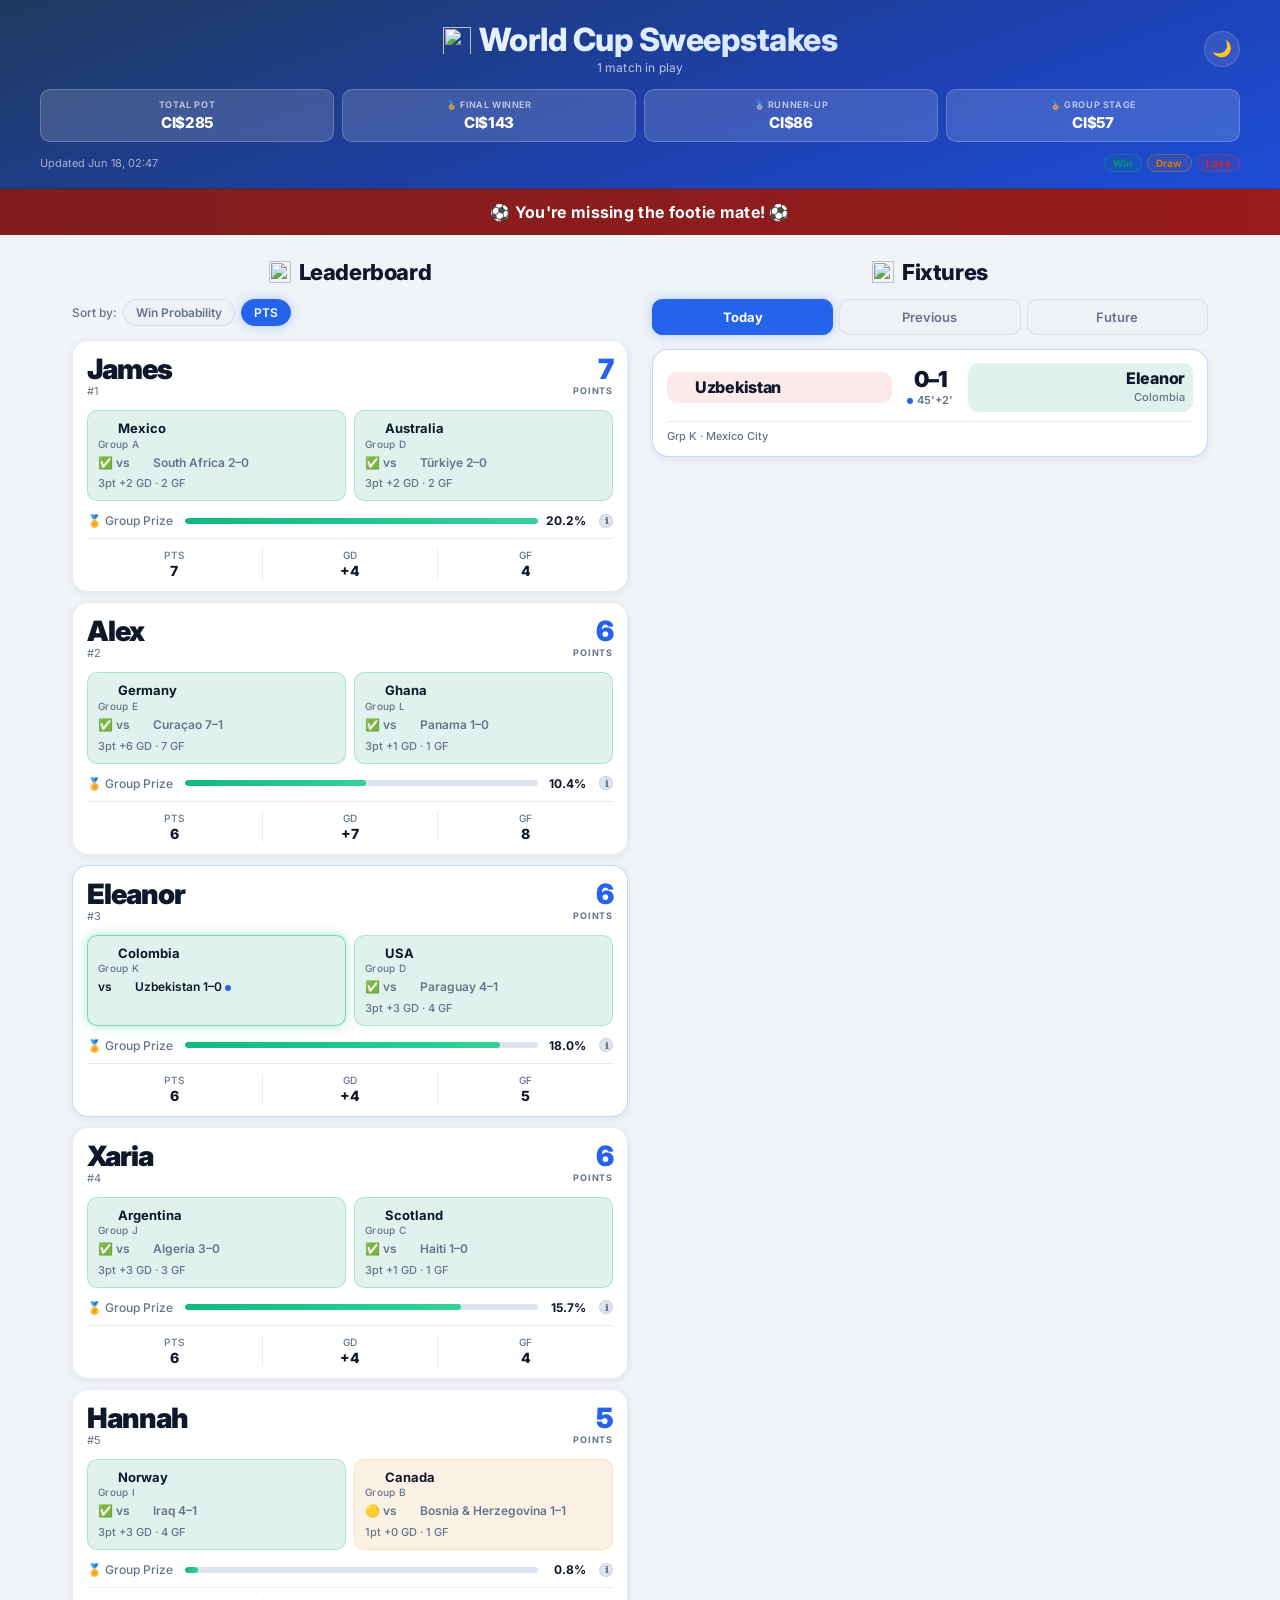
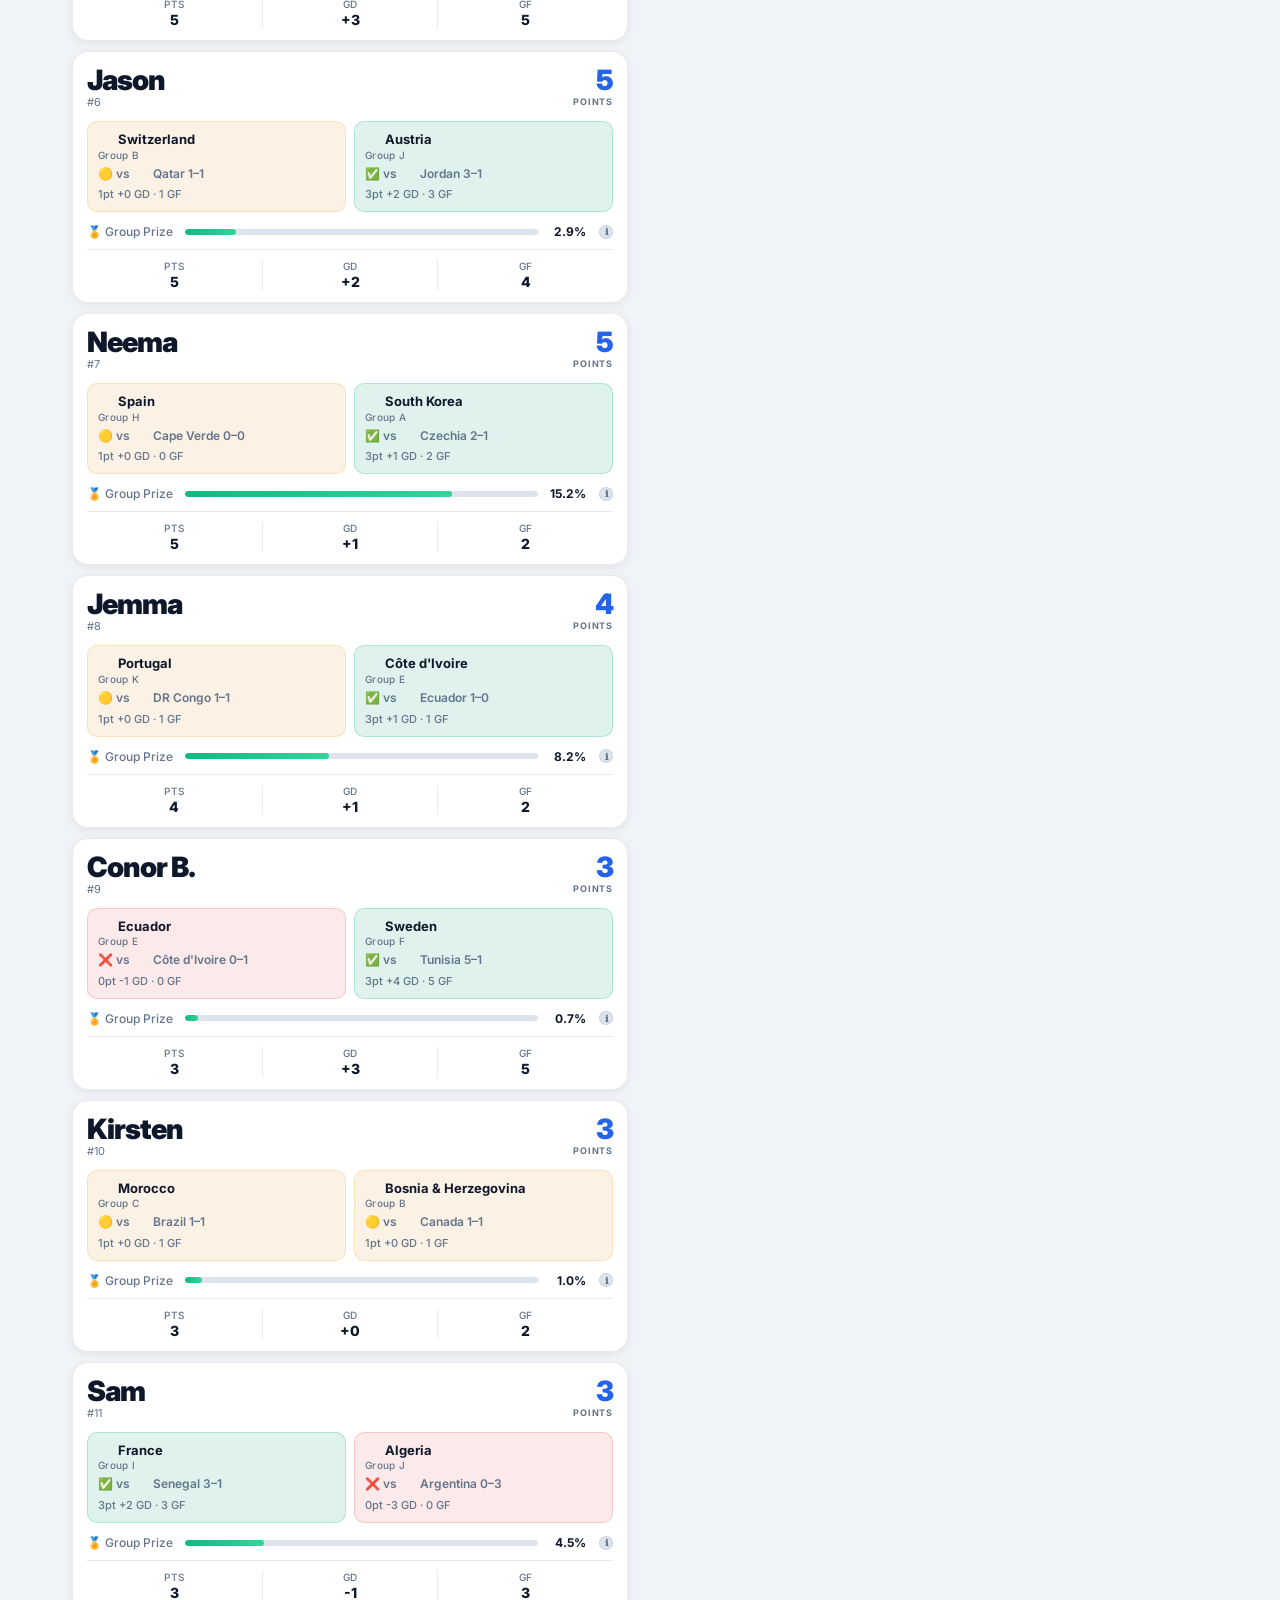
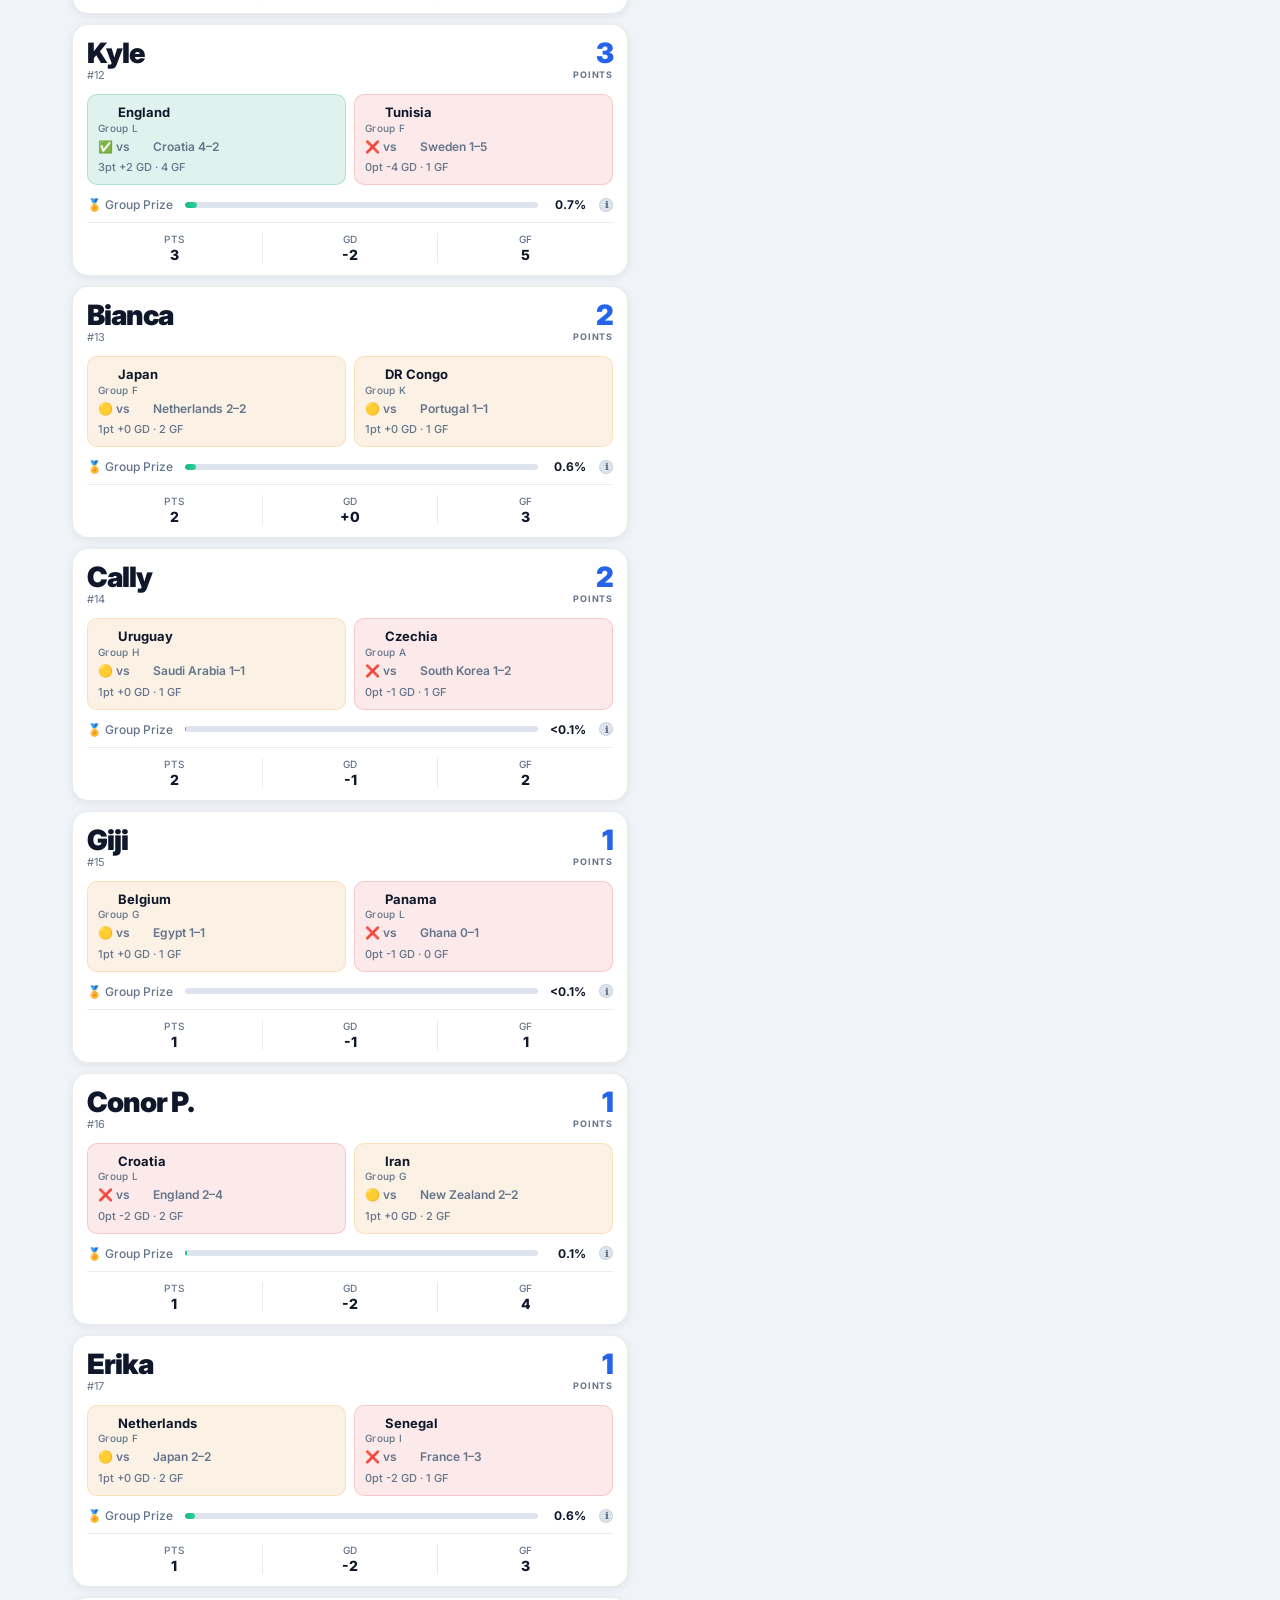
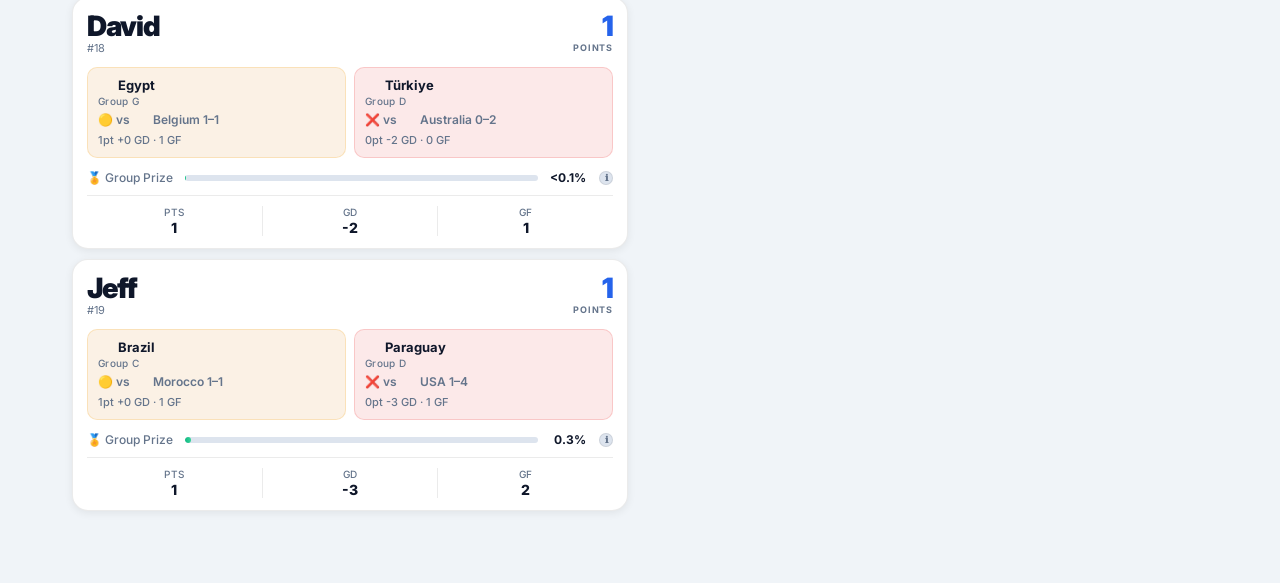
==== commit d90e9902: "feat: participant card glow, centered titles, bigger fonts, football icons" ====
--- a/docs/index.html
+++ b/docs/index.html
@@ -54,7 +54,7 @@
   </div>
 </header>
 
-<div id="live-alert" class="live-alert hidden">⚽ You're missing the footie mate!</div>
+<div id="live-alert" class="live-alert hidden">⚽ You're missing the footie mate! ⚽</div>
 
 <nav id="nav">
   <button class="nav-btn active" data-view="leaderboard">Leaderboard</button>
@@ -65,7 +65,7 @@
 
   <!-- ── LEADERBOARD VIEW ─────────────────────────────────────────── -->
   <section id="view-leaderboard" class="view">
-    <h2 class="view-title">Leaderboard</h2>
+    <h2 class="view-title"><img class="view-title-ball" src="https://cdnjs.cloudflare.com/ajax/libs/twemoji/14.0.2/svg/26bd.svg" alt="" aria-hidden="true" /> Leaderboard</h2>
     <div class="sort-row">
       Sort by:
       <button class="sort-btn" data-sort="p1st">Win Probability</button>
@@ -77,7 +77,7 @@
 
   <!-- ── MATCHES VIEW ─────────────────────────────────────────────── -->
   <section id="view-matches" class="view hidden">
-    <h2 class="view-title">Fixtures</h2>
+    <h2 class="view-title"><img class="view-title-ball" src="https://cdnjs.cloudflare.com/ajax/libs/twemoji/14.0.2/svg/26bd.svg" alt="" aria-hidden="true" /> Fixtures</h2>
     <div class="match-tabs">
       <button class="match-tab-btn active" data-mtab="today">Today</button>
       <button class="match-tab-btn" data-mtab="previous">Previous</button>
--- a/docs/styles.css
+++ b/docs/styles.css
@@ -98,7 +98,7 @@
 }
 
 h1 {
-  font-size: 22px;
+  font-size: 28px;
   font-weight: 800;
   line-height: 1.1;
   letter-spacing: -0.5px;
@@ -115,6 +115,12 @@
   height: 28px;
   flex-shrink: 0;
   margin-right: 8px;
+  vertical-align: middle;
+}
+.view-title-ball {
+  width: 22px;
+  height: 22px;
+  flex-shrink: 0;
   vertical-align: middle;
 }
 h1 { display: flex; align-items: center; justify-content: center; }
@@ -287,7 +293,7 @@
 .sort-btn.active { background: var(--accent); color: #fff; border-color: var(--accent); box-shadow: 0 0 12px rgba(59,130,246,0.35); }
 
 /* ── Leaderboard info tooltip ────────────────────────────────────── */
-#leaderboard-info { margin-bottom: 12px; }
+#leaderboard-info { margin-bottom: 0; }
 
 .info-trigger {
   display: inline-flex;
@@ -360,6 +366,10 @@
 }
 .participant-card:hover { border-color: rgba(59,130,246,0.25); box-shadow: 0 4px 20px rgba(0,0,0,0.5); }
 .participant-card:active { transform: scale(.985); }
+.participant-card--live {
+  border-color: rgba(59,130,246,0.3);
+  animation: card-glow 2.4s ease-in-out infinite;
+}
 
 .card-header {
   display: flex;
@@ -398,7 +408,7 @@
   font-weight: 600;
   color: var(--text2);
 }
-.team-score.live { color: var(--red); }
+.team-score.live { color: var(--text); }
 .team-score.finished { color: var(--text2); }
 .team-pts { display: inline-block; margin-top: 4px; font-size: 11px; color: var(--text2); font-weight: 500; }
 
@@ -406,6 +416,14 @@
 .team-chip.chip-winning { background: var(--green-lo); border-color: rgba(16,185,129,0.25); }
 .team-chip.chip-drawing { background: var(--orange-lo); border-color: rgba(245,158,11,0.2); }
 .team-chip.chip-losing  { background: var(--red-lo);   border-color: rgba(239,68,68,0.2); }
+
+/* Live glow — chip only, not full card */
+.team-chip.chip-live.chip-winning { box-shadow: 0 0 12px rgba(16,185,129,0.35);  border-color: rgba(16,185,129,0.5);  animation: chip-glow-win  2.4s ease-in-out infinite; }
+.team-chip.chip-live.chip-drawing { box-shadow: 0 0 12px rgba(245,158,11,0.35); border-color: rgba(245,158,11,0.5); animation: chip-glow-draw 2.4s ease-in-out infinite; }
+.team-chip.chip-live.chip-losing  { box-shadow: 0 0 12px rgba(239,68,68,0.3);   border-color: rgba(239,68,68,0.45);  animation: chip-glow-loss 2.4s ease-in-out infinite; }
+@keyframes chip-glow-win  { 0%,100%{box-shadow:0 0 8px rgba(16,185,129,0.25)} 50%{box-shadow:0 0 18px rgba(16,185,129,0.5)} }
+@keyframes chip-glow-draw { 0%,100%{box-shadow:0 0 8px rgba(245,158,11,0.2)} 50%{box-shadow:0 0 18px rgba(245,158,11,0.45)} }
+@keyframes chip-glow-loss { 0%,100%{box-shadow:0 0 8px rgba(239,68,68,0.2)}  50%{box-shadow:0 0 18px rgba(239,68,68,0.4)} }
 
 /* Unconfirmed team warning */
 .team-chip.unconfirmed { border: 1px dashed var(--orange); }
@@ -492,6 +510,32 @@
   transition: border-color .15s;
 }
 .match-card:hover { border-color: rgba(59,130,246,0.2); }
+
+/* Live match card glow */
+.match-card--live {
+  border-color: rgba(59,130,246,0.3);
+  animation: card-glow 2.4s ease-in-out infinite;
+}
+@keyframes card-glow {
+  0%,100% { box-shadow: 0 0 0 1px rgba(59,130,246,0.1), 0 4px 16px rgba(59,130,246,0.08); }
+  50%      { box-shadow: 0 0 0 1px rgba(59,130,246,0.3), 0 4px 24px rgba(59,130,246,0.2); }
+}
+
+/* Live pip — small animated dot */
+.live-pip {
+  display: inline-block;
+  width: 6px;
+  height: 6px;
+  background: var(--accent);
+  border-radius: 50%;
+  margin-right: 4px;
+  vertical-align: middle;
+  animation: live-pulse 1.5s ease-in-out infinite;
+}
+@keyframes live-pulse {
+  0%,100% { opacity: 1; transform: scale(1); }
+  50%      { opacity: 0.45; transform: scale(0.7); }
+}
 
 .match-row {
   display: grid;
@@ -535,10 +579,10 @@
   flex-shrink: 0;
 }
 .match-score { font-size: 22px; font-weight: 900; line-height: 1; letter-spacing: -1px; color: var(--text); }
-.match-score.live { color: var(--red); }
+.match-score.live { color: var(--text); }
 .match-kickoff { font-size: 14px; font-weight: 800; color: var(--text); line-height: 1; letter-spacing: -0.3px; }
 .match-status { font-size: 11px; color: var(--text2); display: block; margin-top: 3px; font-weight: 500; }
-.match-status.live { color: var(--red); font-weight: 700; }
+.match-status.live { color: var(--text2); font-weight: 600; }
 .match-meta {
   font-size: 11px;
   color: var(--text2);
@@ -628,7 +672,7 @@
 @media (min-width: 700px) {
   #header { padding: 22px 32px 16px; }
   .header-inner { max-width: 1200px; margin: 0 auto; }
-  h1 { font-size: 26px; }
+  h1 { font-size: 32px; }
 
   #nav { display: none; }
 
@@ -649,12 +693,16 @@
   }
 
   .view-title {
-    display: block;
-    font-size: 18px;
+    display: flex;
+    align-items: center;
+    justify-content: center;
+    gap: 8px;
+    font-size: 22px;
     font-weight: 800;
     margin-bottom: 14px;
     letter-spacing: -0.4px;
     color: var(--text);
+    text-align: center;
   }
 
   .participant-card:hover { transform: translateY(-1px); }
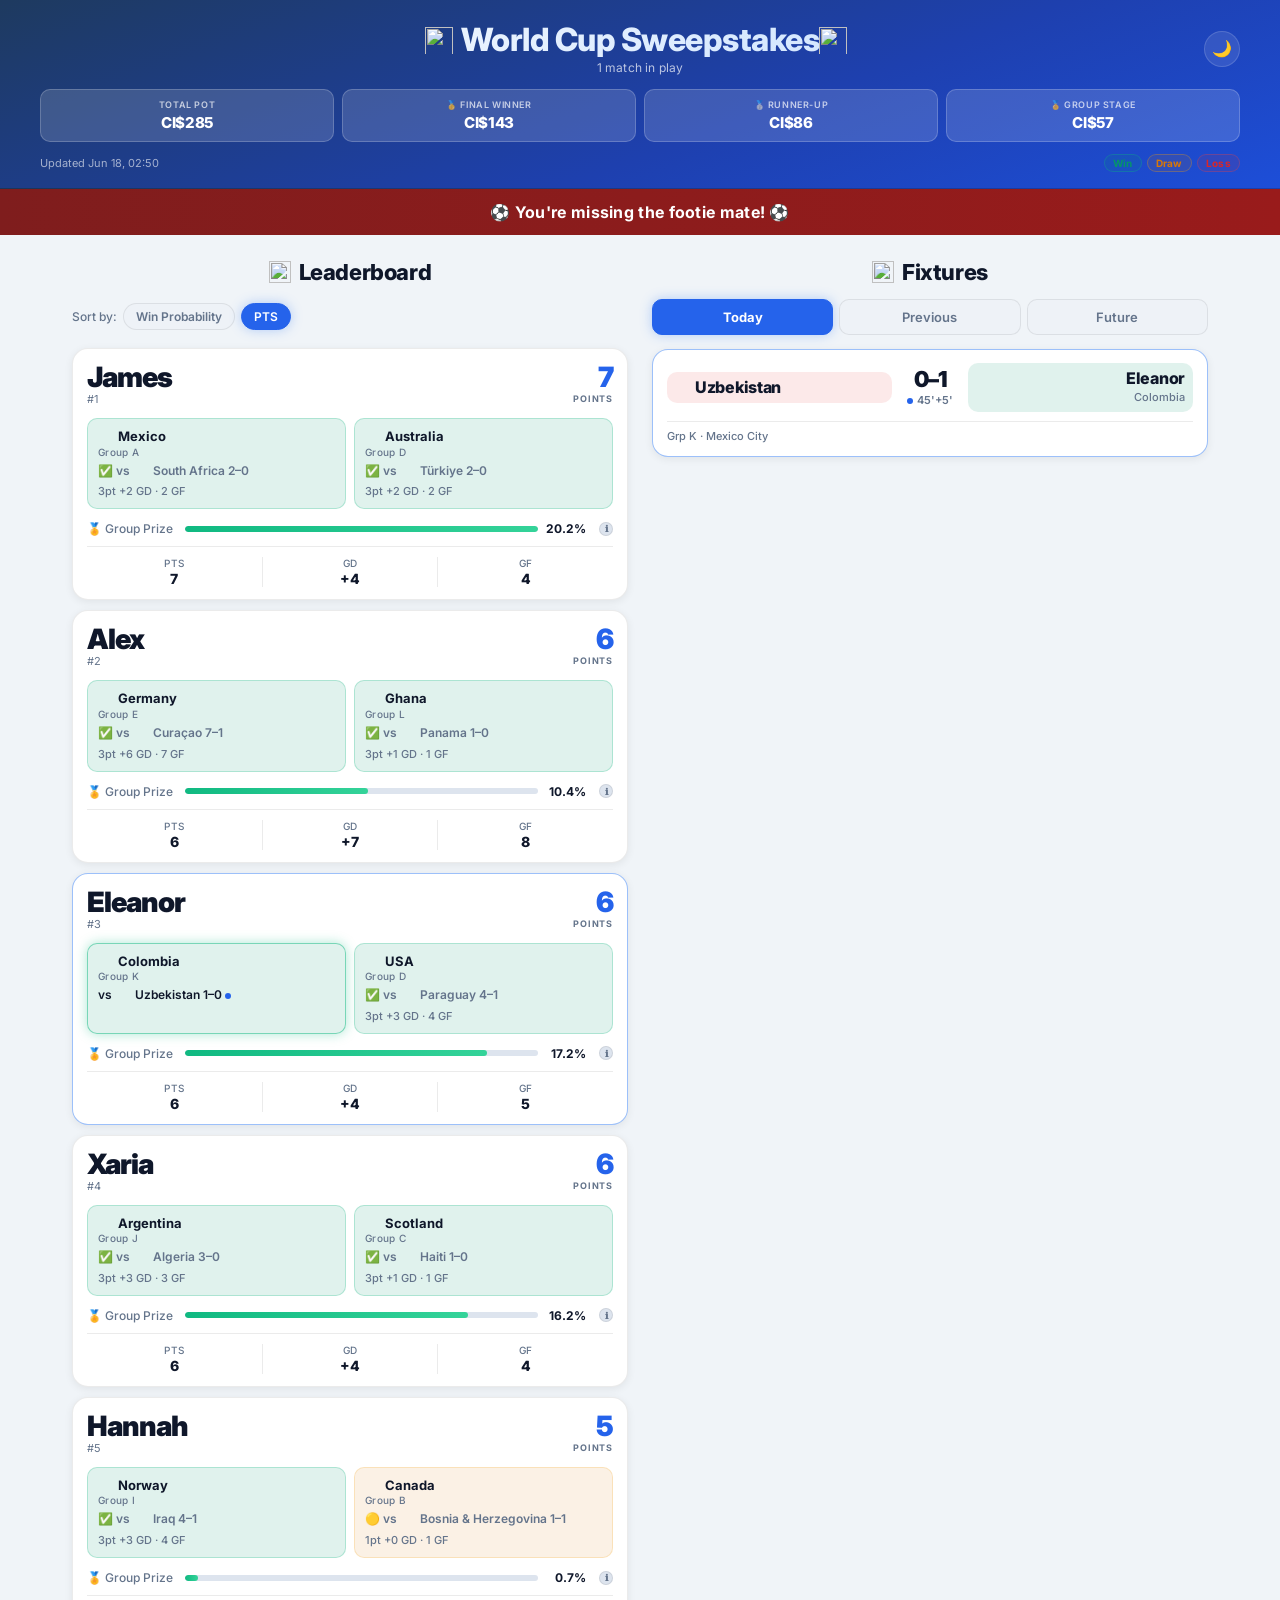
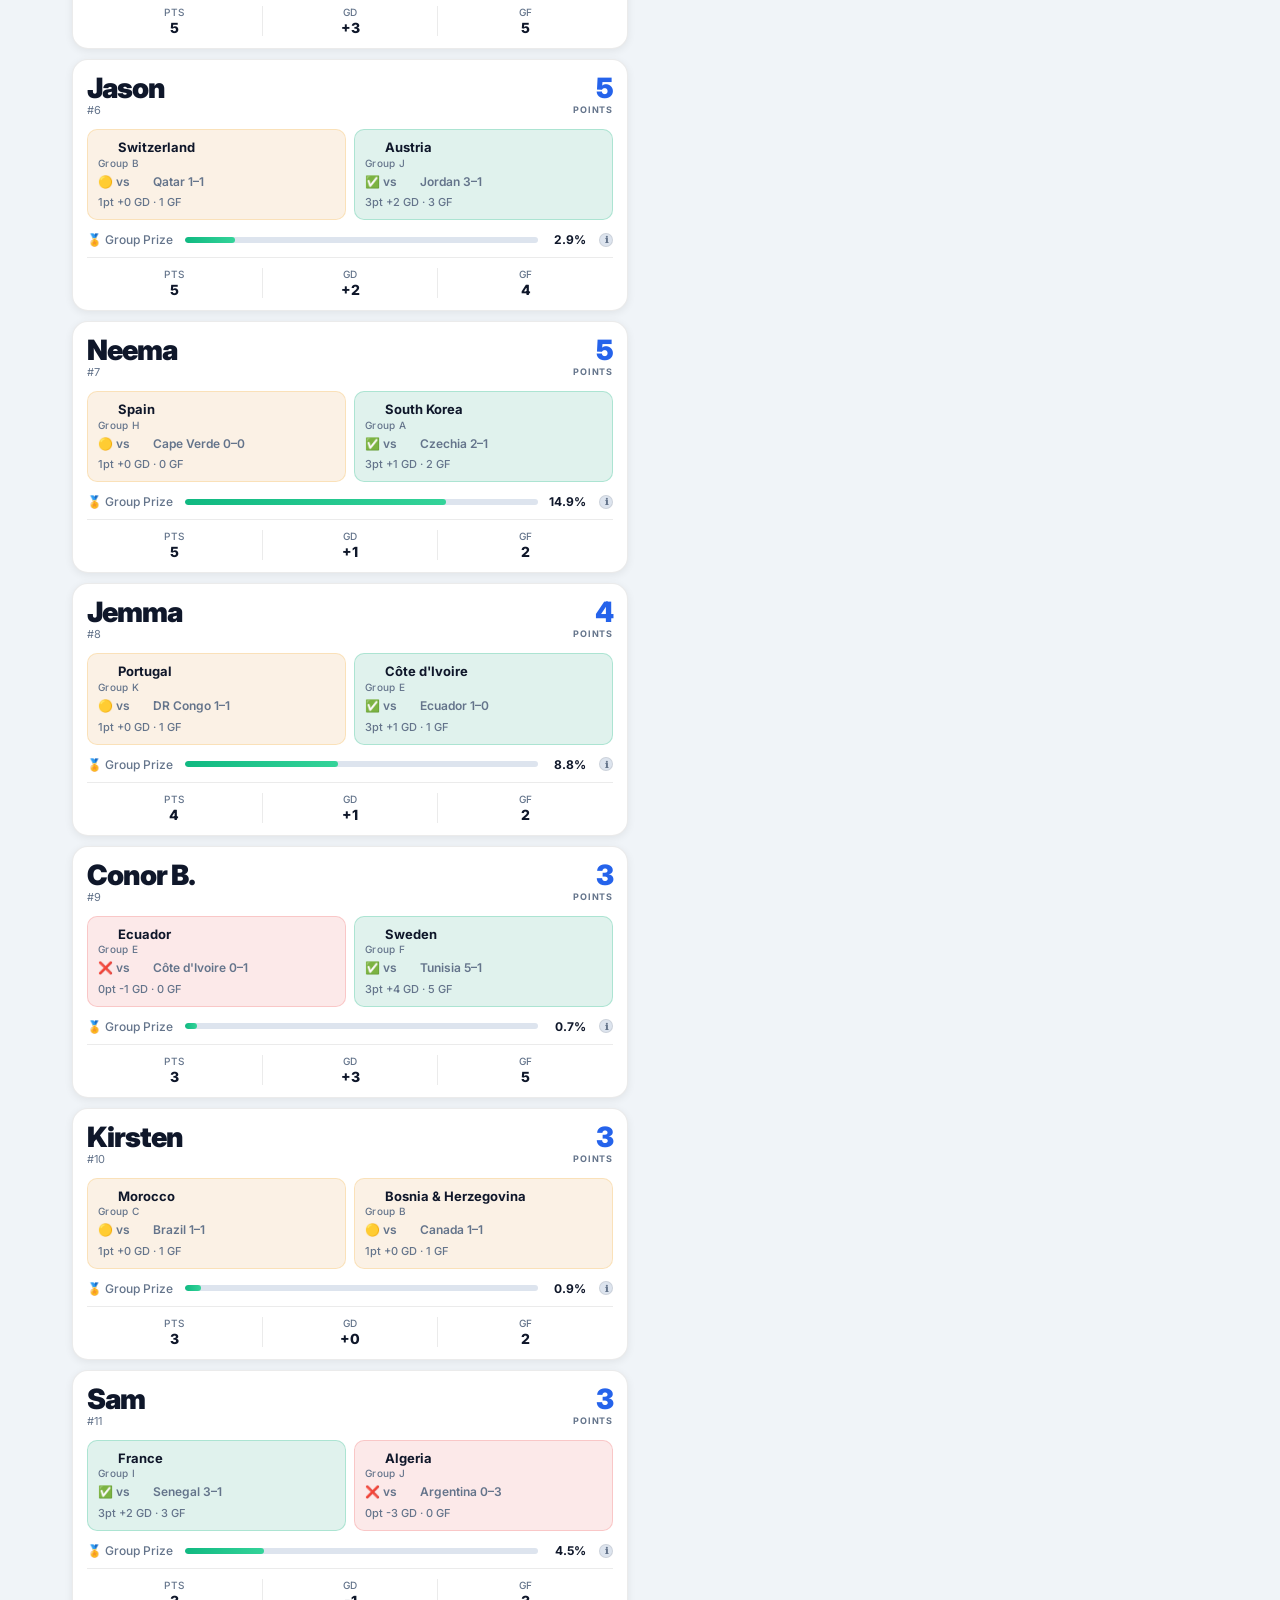
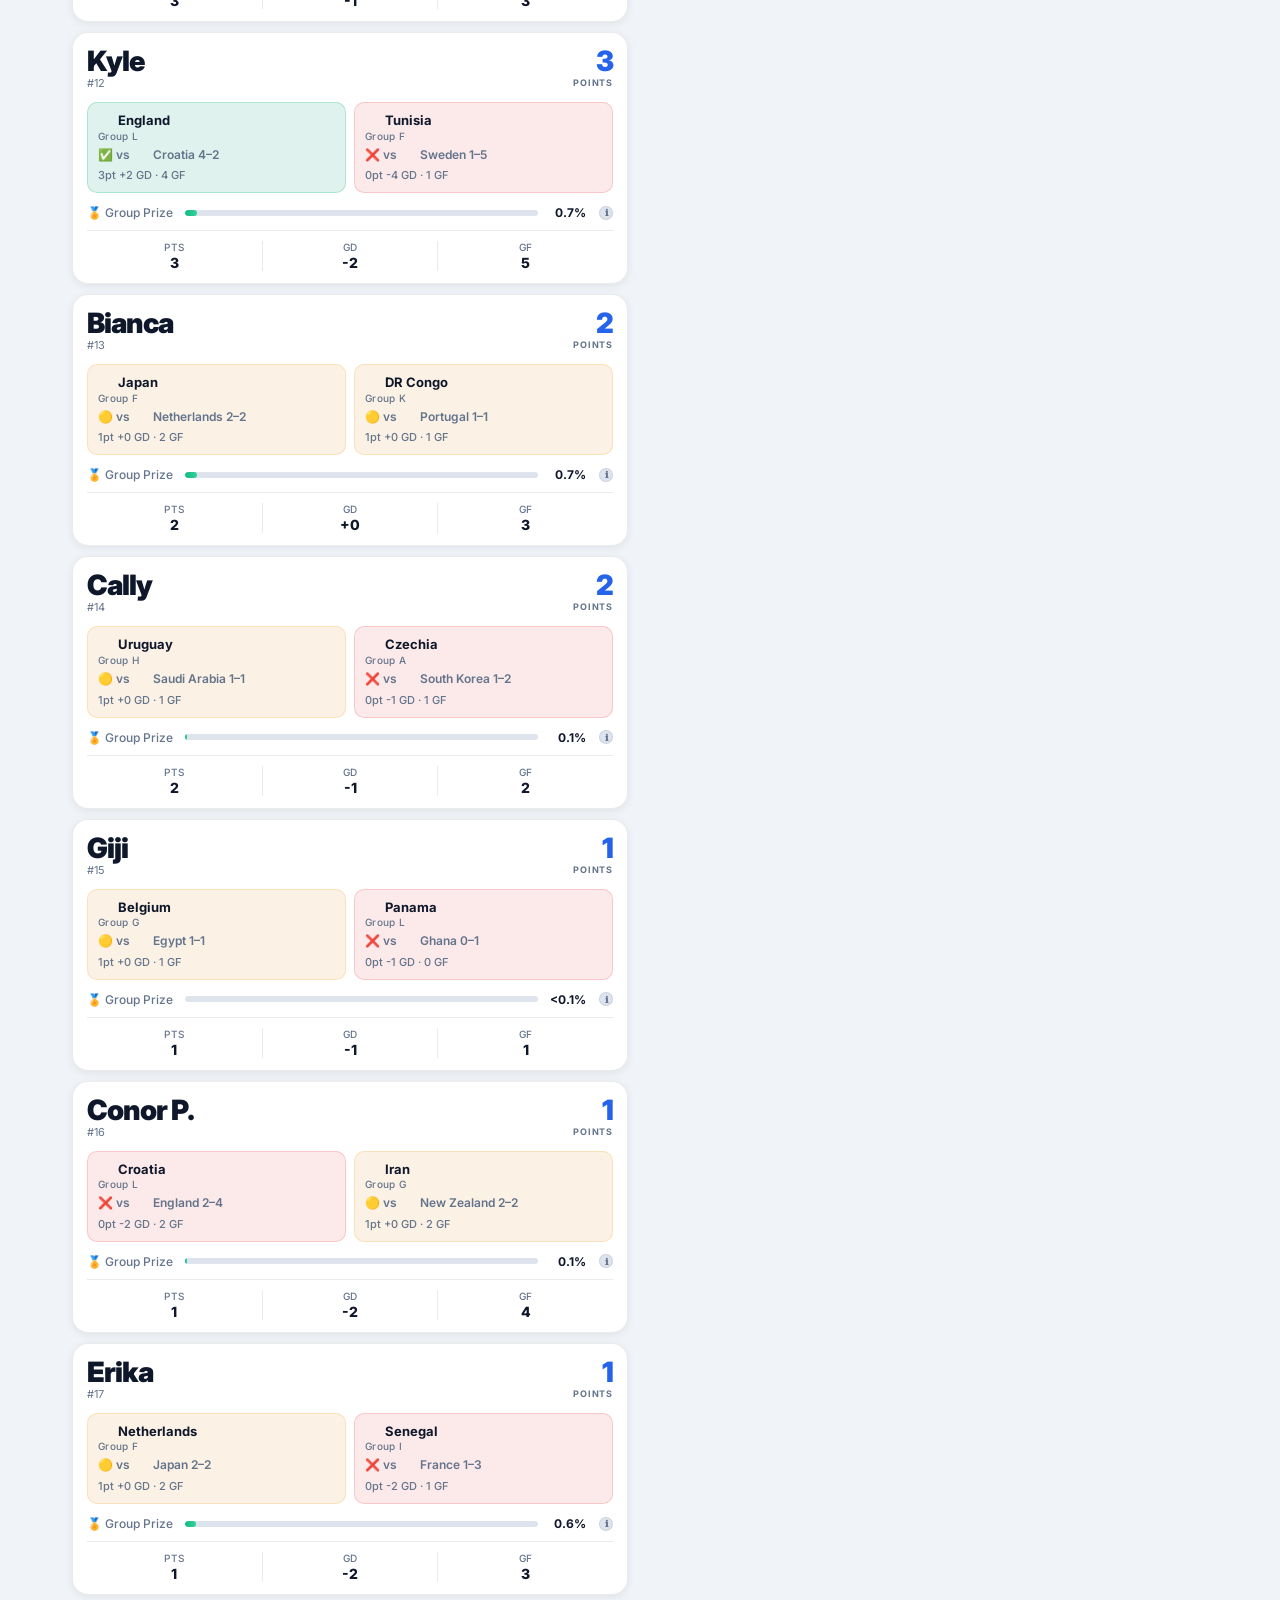
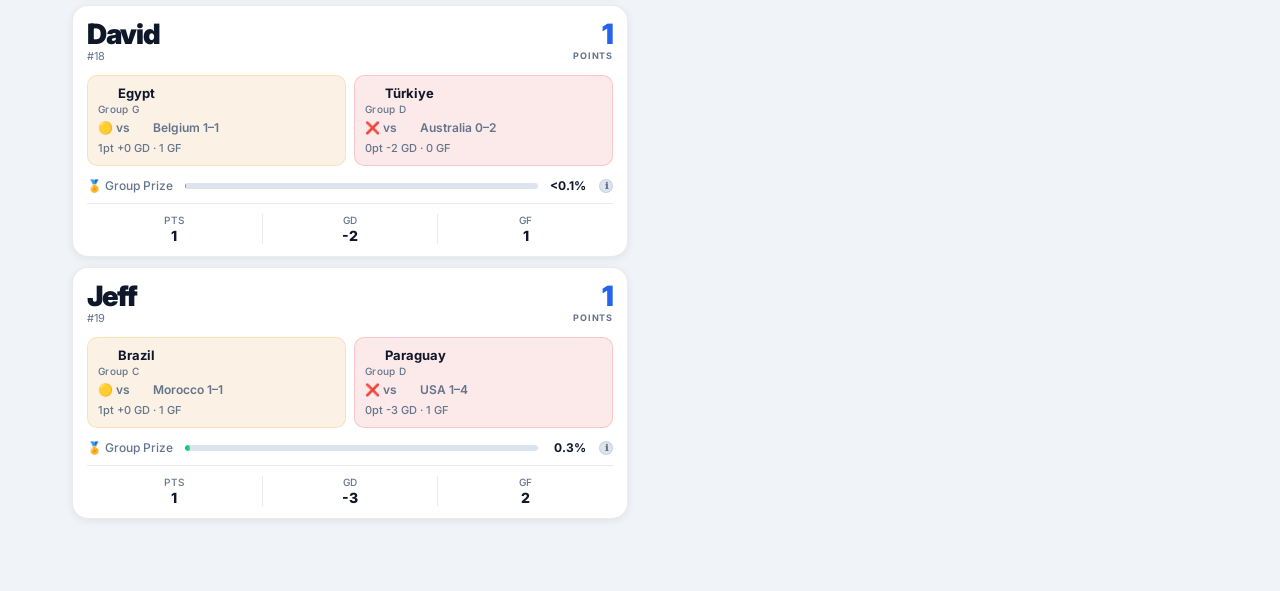
==== commit a942752f: "fix: even column tops, stronger glows, football bookends on title" ====
--- a/docs/index.html
+++ b/docs/index.html
@@ -18,6 +18,7 @@
         <h1>
           <img class="brand-ball" src="https://cdnjs.cloudflare.com/ajax/libs/twemoji/14.0.2/svg/26bd.svg" alt="" aria-hidden="true" />
           <span>World Cup Sweepstakes</span>
+          <img class="brand-ball" src="https://cdnjs.cloudflare.com/ajax/libs/twemoji/14.0.2/svg/26bd.svg" alt="" aria-hidden="true" />
         </h1>
         <p id="tournament-status" class="subtitle">Loading…</p>
       </div>
--- a/docs/styles.css
+++ b/docs/styles.css
@@ -367,8 +367,8 @@
 .participant-card:hover { border-color: rgba(59,130,246,0.25); box-shadow: 0 4px 20px rgba(0,0,0,0.5); }
 .participant-card:active { transform: scale(.985); }
 .participant-card--live {
-  border-color: rgba(59,130,246,0.3);
-  animation: card-glow 2.4s ease-in-out infinite;
+  border-color: rgba(59,130,246,0.5);
+  animation: card-glow 2s ease-in-out infinite;
 }
 
 .card-header {
@@ -421,9 +421,9 @@
 .team-chip.chip-live.chip-winning { box-shadow: 0 0 12px rgba(16,185,129,0.35);  border-color: rgba(16,185,129,0.5);  animation: chip-glow-win  2.4s ease-in-out infinite; }
 .team-chip.chip-live.chip-drawing { box-shadow: 0 0 12px rgba(245,158,11,0.35); border-color: rgba(245,158,11,0.5); animation: chip-glow-draw 2.4s ease-in-out infinite; }
 .team-chip.chip-live.chip-losing  { box-shadow: 0 0 12px rgba(239,68,68,0.3);   border-color: rgba(239,68,68,0.45);  animation: chip-glow-loss 2.4s ease-in-out infinite; }
-@keyframes chip-glow-win  { 0%,100%{box-shadow:0 0 8px rgba(16,185,129,0.25)} 50%{box-shadow:0 0 18px rgba(16,185,129,0.5)} }
-@keyframes chip-glow-draw { 0%,100%{box-shadow:0 0 8px rgba(245,158,11,0.2)} 50%{box-shadow:0 0 18px rgba(245,158,11,0.45)} }
-@keyframes chip-glow-loss { 0%,100%{box-shadow:0 0 8px rgba(239,68,68,0.2)}  50%{box-shadow:0 0 18px rgba(239,68,68,0.4)} }
+@keyframes chip-glow-win  { 0%,100%{box-shadow:0 0 10px rgba(16,185,129,0.35),0 0 0 1px rgba(16,185,129,0.3)} 50%{box-shadow:0 0 24px rgba(16,185,129,0.65),0 0 0 1px rgba(16,185,129,0.6)} }
+@keyframes chip-glow-draw { 0%,100%{box-shadow:0 0 10px rgba(245,158,11,0.35),0 0 0 1px rgba(245,158,11,0.3)} 50%{box-shadow:0 0 24px rgba(245,158,11,0.65),0 0 0 1px rgba(245,158,11,0.6)} }
+@keyframes chip-glow-loss { 0%,100%{box-shadow:0 0 10px rgba(239,68,68,0.35),0 0 0 1px rgba(239,68,68,0.3)} 50%{box-shadow:0 0 24px rgba(239,68,68,0.65),0 0 0 1px rgba(239,68,68,0.6)} }
 
 /* Unconfirmed team warning */
 .team-chip.unconfirmed { border: 1px dashed var(--orange); }
@@ -513,12 +513,12 @@
 
 /* Live match card glow */
 .match-card--live {
-  border-color: rgba(59,130,246,0.3);
-  animation: card-glow 2.4s ease-in-out infinite;
+  border-color: rgba(59,130,246,0.5);
+  animation: card-glow 2s ease-in-out infinite;
 }
 @keyframes card-glow {
-  0%,100% { box-shadow: 0 0 0 1px rgba(59,130,246,0.1), 0 4px 16px rgba(59,130,246,0.08); }
-  50%      { box-shadow: 0 0 0 1px rgba(59,130,246,0.3), 0 4px 24px rgba(59,130,246,0.2); }
+  0%,100% { box-shadow: 0 0 0 1px rgba(59,130,246,0.25), 0 4px 20px rgba(59,130,246,0.2); }
+  50%      { box-shadow: 0 0 0 2px rgba(59,130,246,0.55), 0 6px 32px rgba(59,130,246,0.4); }
 }
 
 /* Live pip — small animated dot */
@@ -707,4 +707,6 @@
 
   .participant-card:hover { transform: translateY(-1px); }
   .match-tabs { padding-top: 0; }
-}
+  /* Equalise column start: sort-row 35px + 14px margin = 49px = match-tabs height */
+  .sort-row { min-height: 35px; }
+}
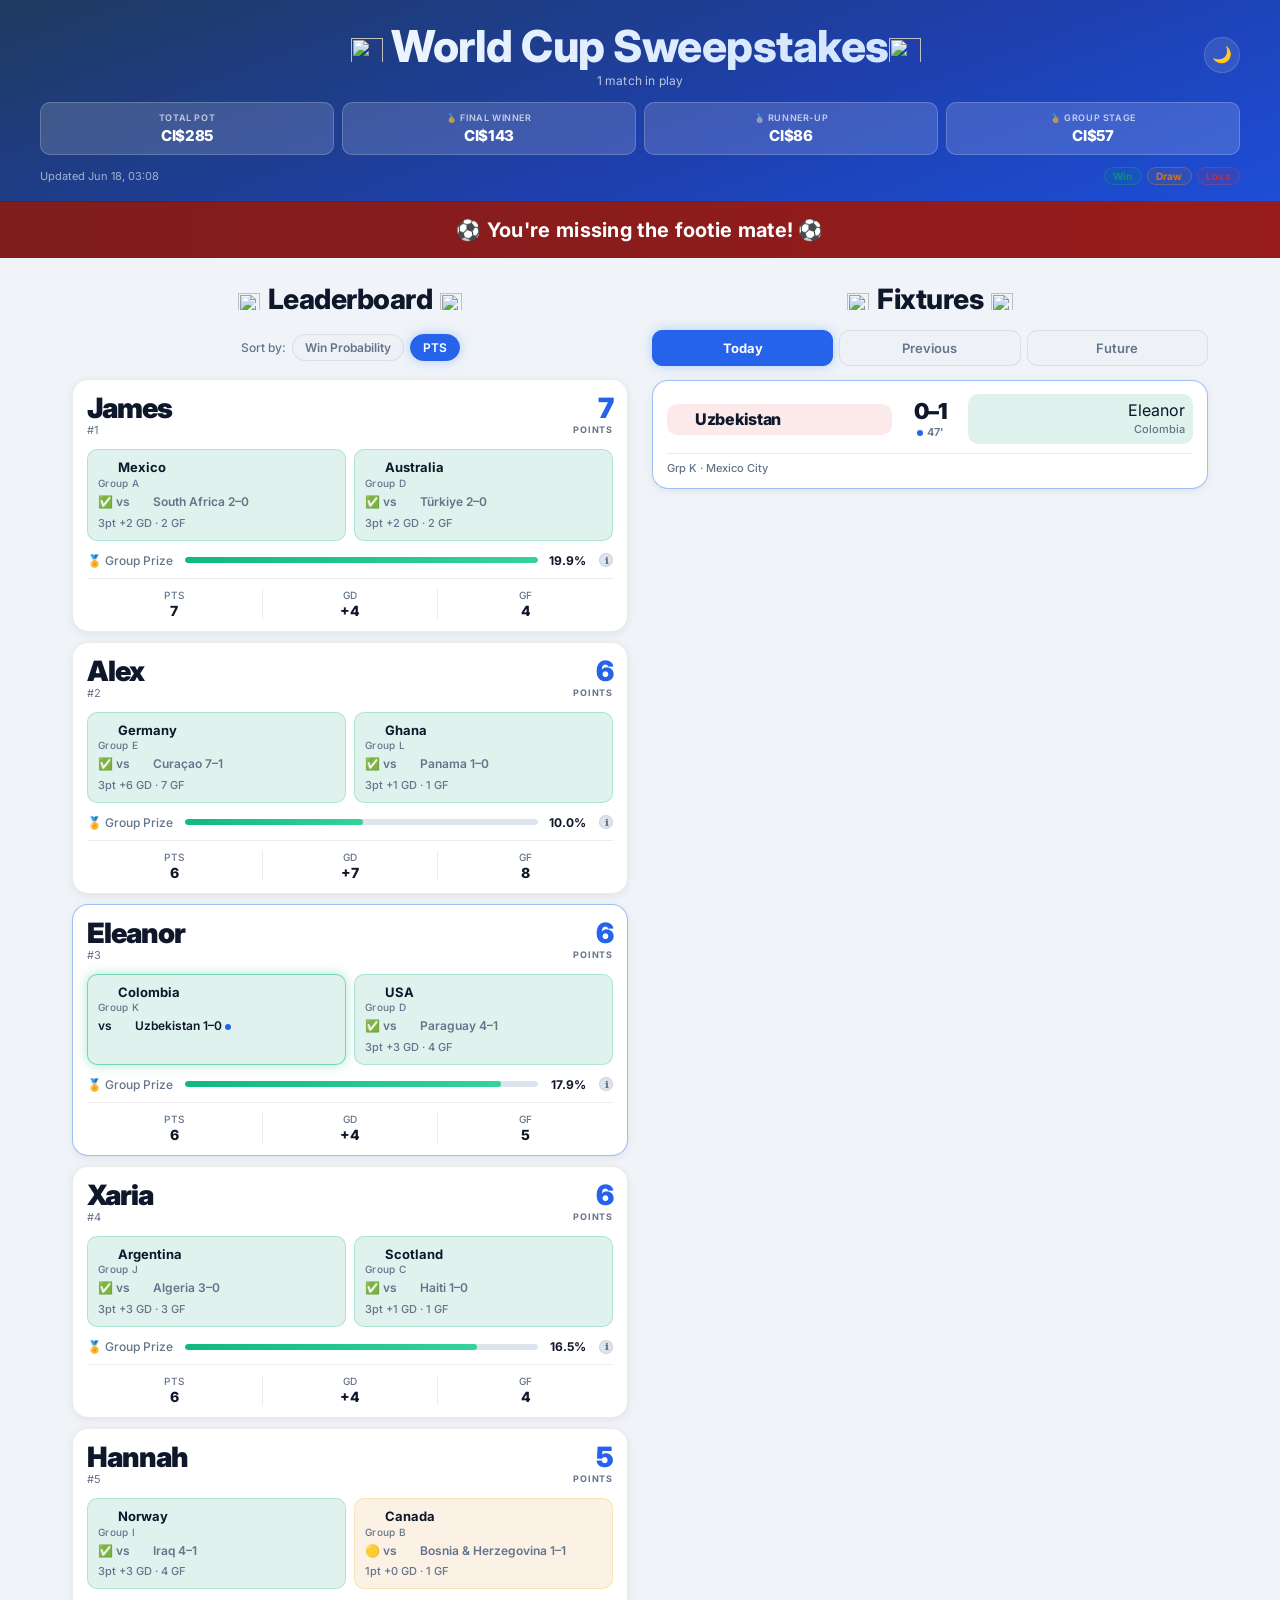
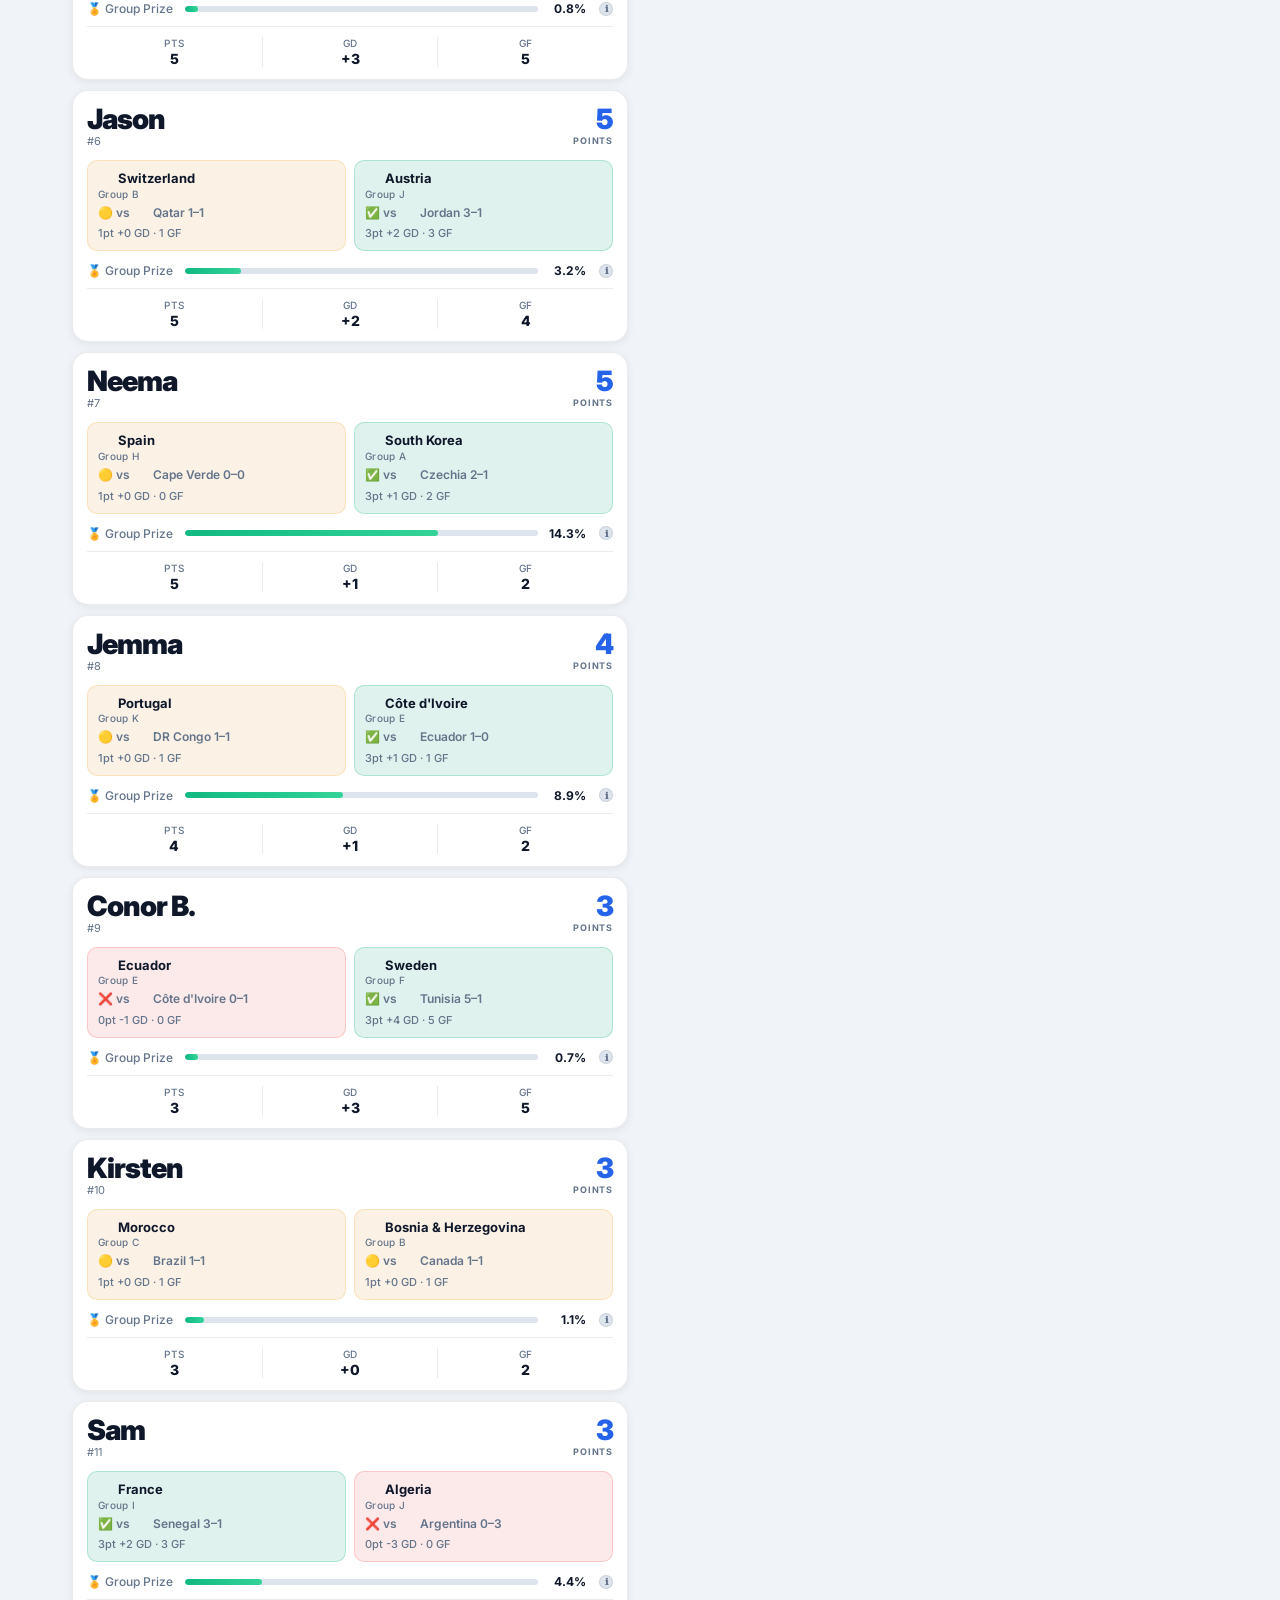
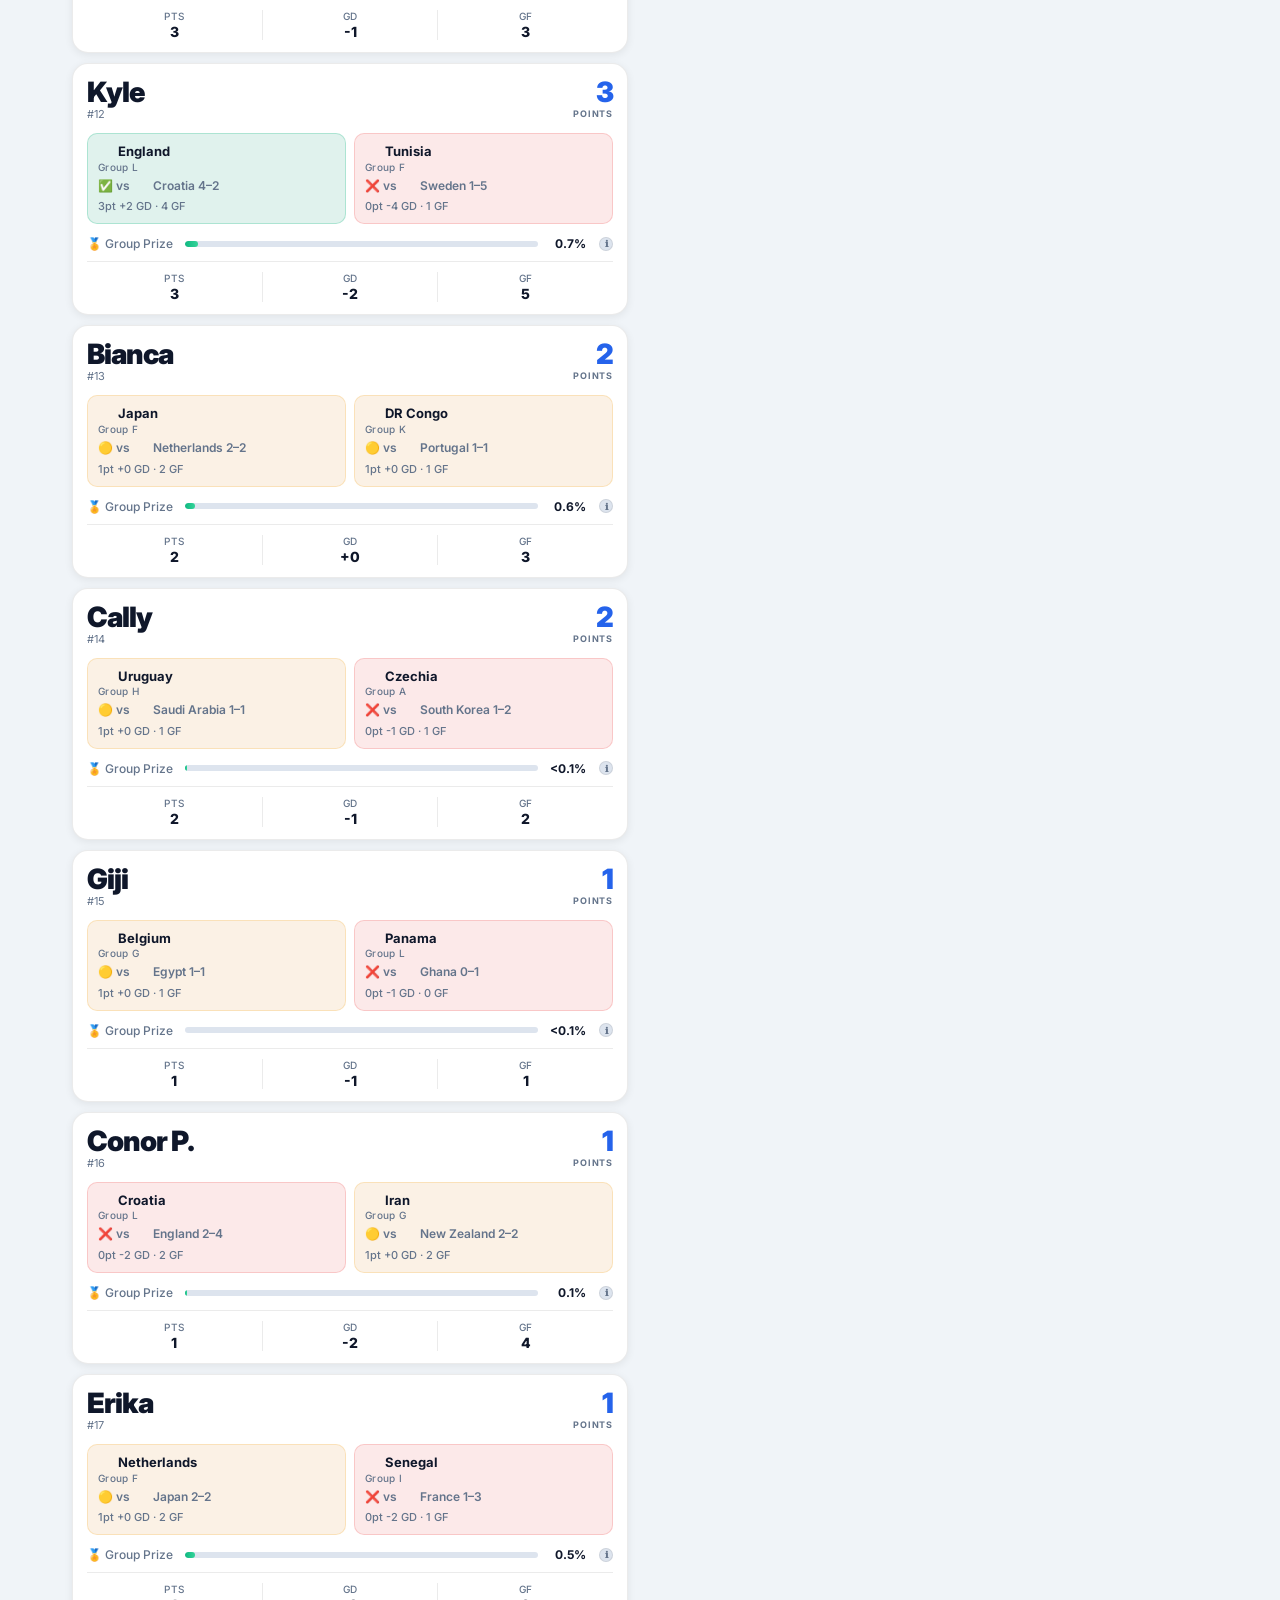
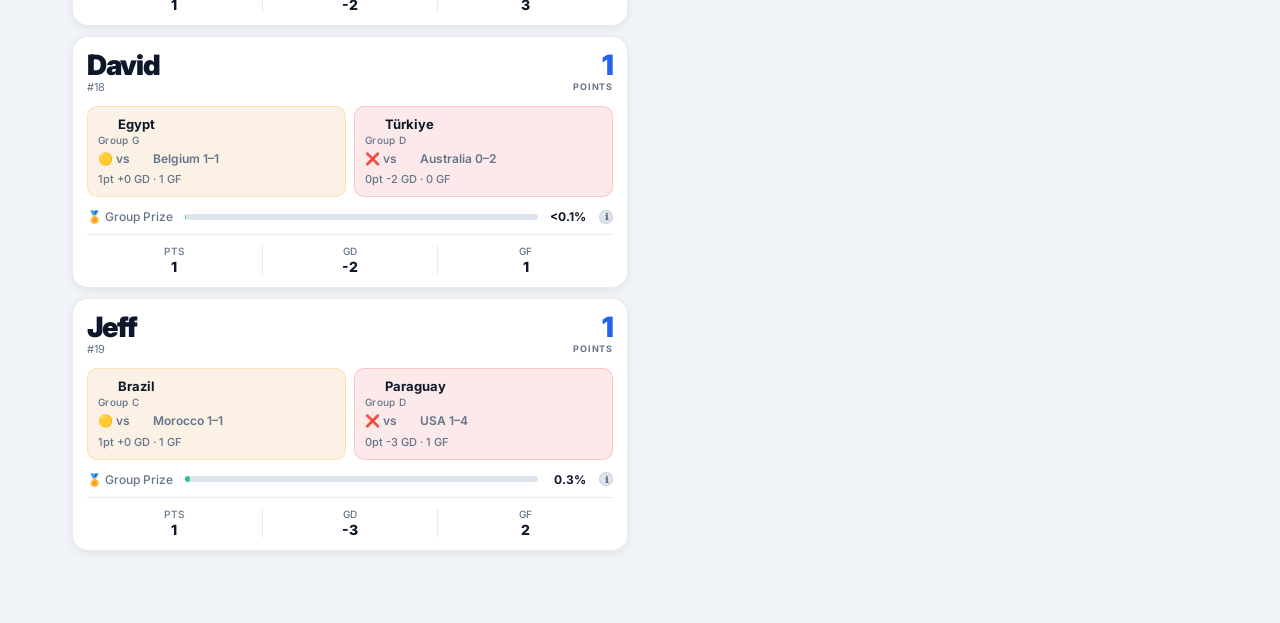
==== commit 4fd4b57c: "feat: bigger desktop fonts, bookend balls, centred sort, fixture participant links" ====
--- a/docs/index.html
+++ b/docs/index.html
@@ -66,7 +66,7 @@
 
   <!-- ── LEADERBOARD VIEW ─────────────────────────────────────────── -->
   <section id="view-leaderboard" class="view">
-    <h2 class="view-title"><img class="view-title-ball" src="https://cdnjs.cloudflare.com/ajax/libs/twemoji/14.0.2/svg/26bd.svg" alt="" aria-hidden="true" /> Leaderboard</h2>
+    <h2 class="view-title"><img class="view-title-ball" src="https://cdnjs.cloudflare.com/ajax/libs/twemoji/14.0.2/svg/26bd.svg" alt="" aria-hidden="true" /> Leaderboard <img class="view-title-ball" src="https://cdnjs.cloudflare.com/ajax/libs/twemoji/14.0.2/svg/26bd.svg" alt="" aria-hidden="true" /></h2>
     <div class="sort-row">
       Sort by:
       <button class="sort-btn" data-sort="p1st">Win Probability</button>
@@ -78,7 +78,7 @@
 
   <!-- ── MATCHES VIEW ─────────────────────────────────────────────── -->
   <section id="view-matches" class="view hidden">
-    <h2 class="view-title"><img class="view-title-ball" src="https://cdnjs.cloudflare.com/ajax/libs/twemoji/14.0.2/svg/26bd.svg" alt="" aria-hidden="true" /> Fixtures</h2>
+    <h2 class="view-title"><img class="view-title-ball" src="https://cdnjs.cloudflare.com/ajax/libs/twemoji/14.0.2/svg/26bd.svg" alt="" aria-hidden="true" /> Fixtures <img class="view-title-ball" src="https://cdnjs.cloudflare.com/ajax/libs/twemoji/14.0.2/svg/26bd.svg" alt="" aria-hidden="true" /></h2>
     <div class="match-tabs">
       <button class="match-tab-btn active" data-mtab="today">Today</button>
       <button class="match-tab-btn" data-mtab="previous">Previous</button>
--- a/docs/styles.css
+++ b/docs/styles.css
@@ -111,11 +111,32 @@
 
 /* ── Brand ball image ────────────────────────────────────────────── */
 .brand-ball {
-  width: 28px;
-  height: 28px;
+  width: 32px;
+  height: 32px;
   flex-shrink: 0;
   margin-right: 8px;
   vertical-align: middle;
+}
+
+/* ── Participant name link in fixture cards ──────────────────────── */
+.participant-link {
+  background: none;
+  border: none;
+  padding: 0;
+  font-family: var(--font);
+  font-size: inherit;
+  font-weight: inherit;
+  color: var(--text);
+  cursor: pointer;
+  text-decoration: underline;
+  text-decoration-color: rgba(255,255,255,0.2);
+  text-underline-offset: 3px;
+  transition: color .15s, text-decoration-color .15s;
+  display: block;
+}
+.participant-link:hover {
+  color: var(--accent);
+  text-decoration-color: var(--accent);
 }
 .view-title-ball {
   width: 22px;
@@ -672,7 +693,8 @@
 @media (min-width: 700px) {
   #header { padding: 22px 32px 16px; }
   .header-inner { max-width: 1200px; margin: 0 auto; }
-  h1 { font-size: 32px; }
+  h1 { font-size: 44px; }
+  .live-alert { font-size: 20px; padding: 16px 24px; }
 
   #nav { display: none; }
 
@@ -697,10 +719,10 @@
     align-items: center;
     justify-content: center;
     gap: 8px;
-    font-size: 22px;
+    font-size: 28px;
     font-weight: 800;
     margin-bottom: 14px;
-    letter-spacing: -0.4px;
+    letter-spacing: -0.5px;
     color: var(--text);
     text-align: center;
   }
@@ -708,5 +730,5 @@
   .participant-card:hover { transform: translateY(-1px); }
   .match-tabs { padding-top: 0; }
   /* Equalise column start: sort-row 35px + 14px margin = 49px = match-tabs height */
-  .sort-row { min-height: 35px; }
-}
+  .sort-row { min-height: 35px; justify-content: center; }
+}
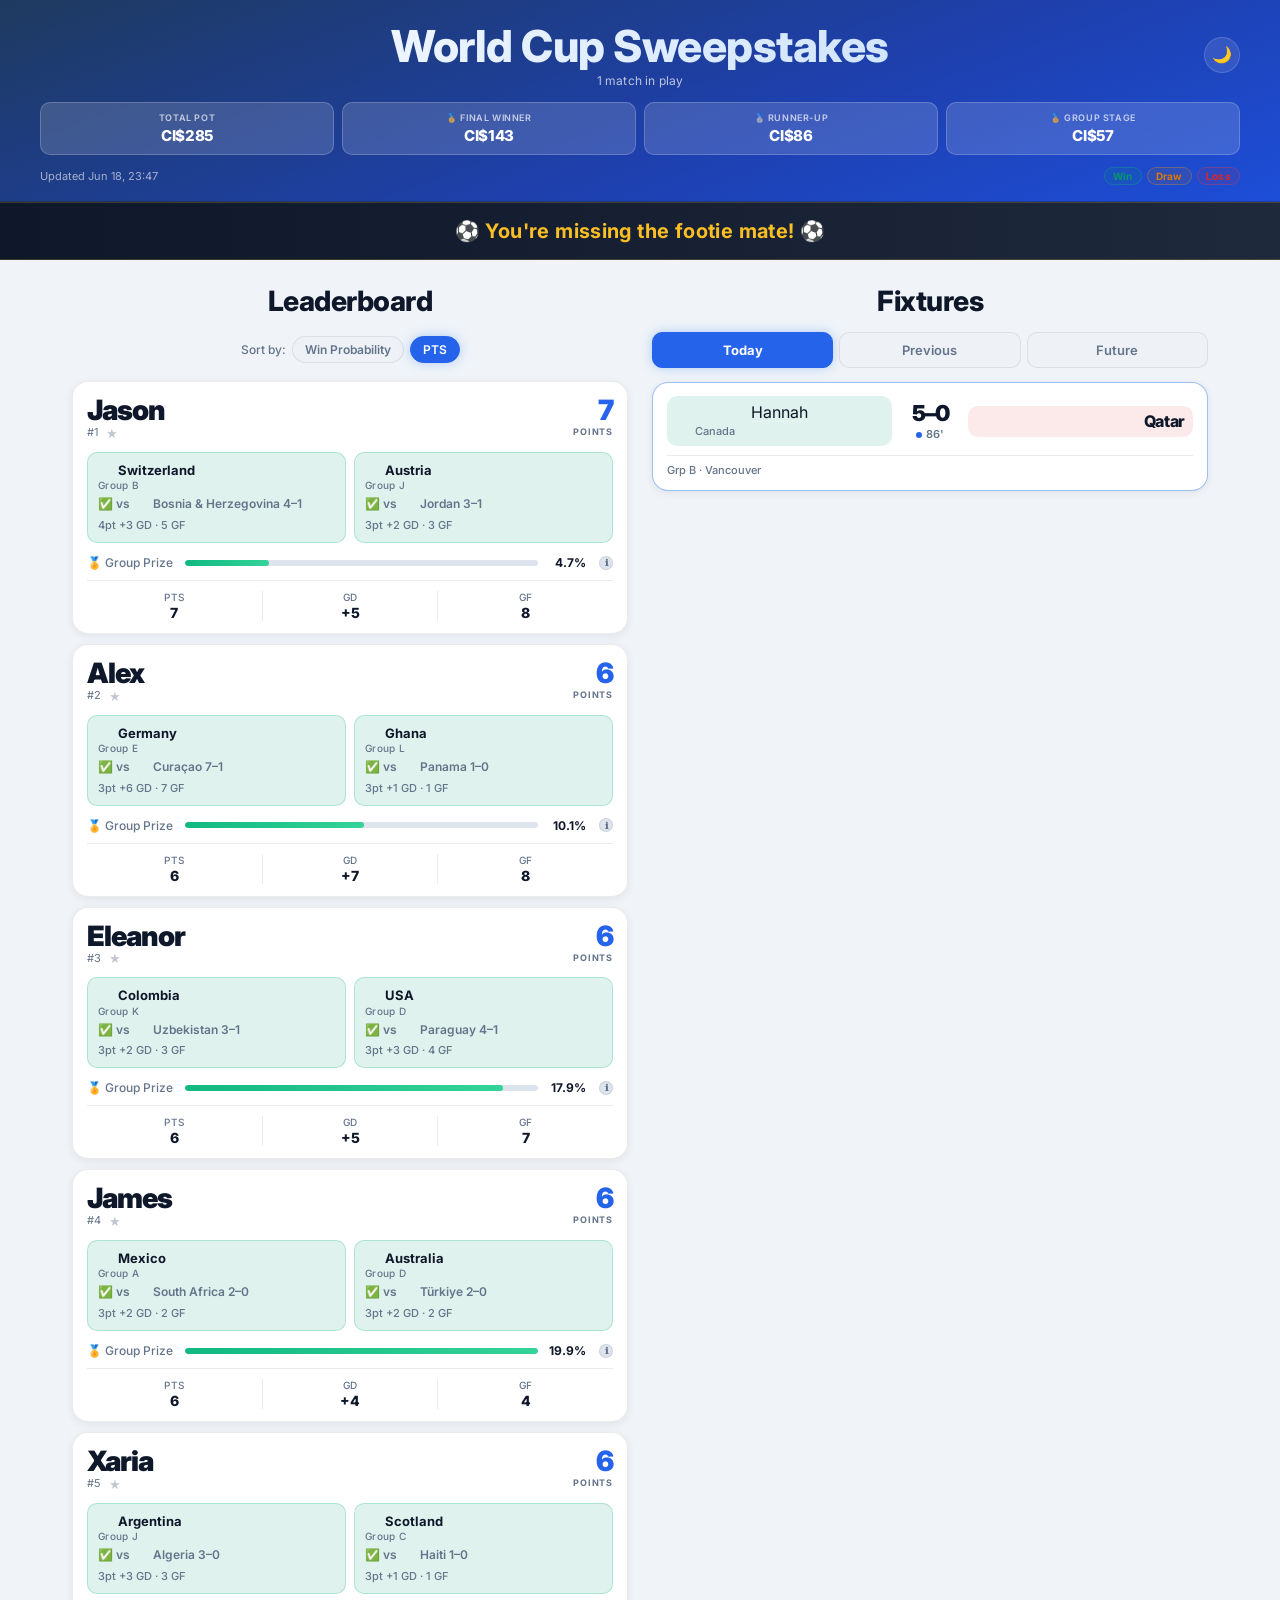
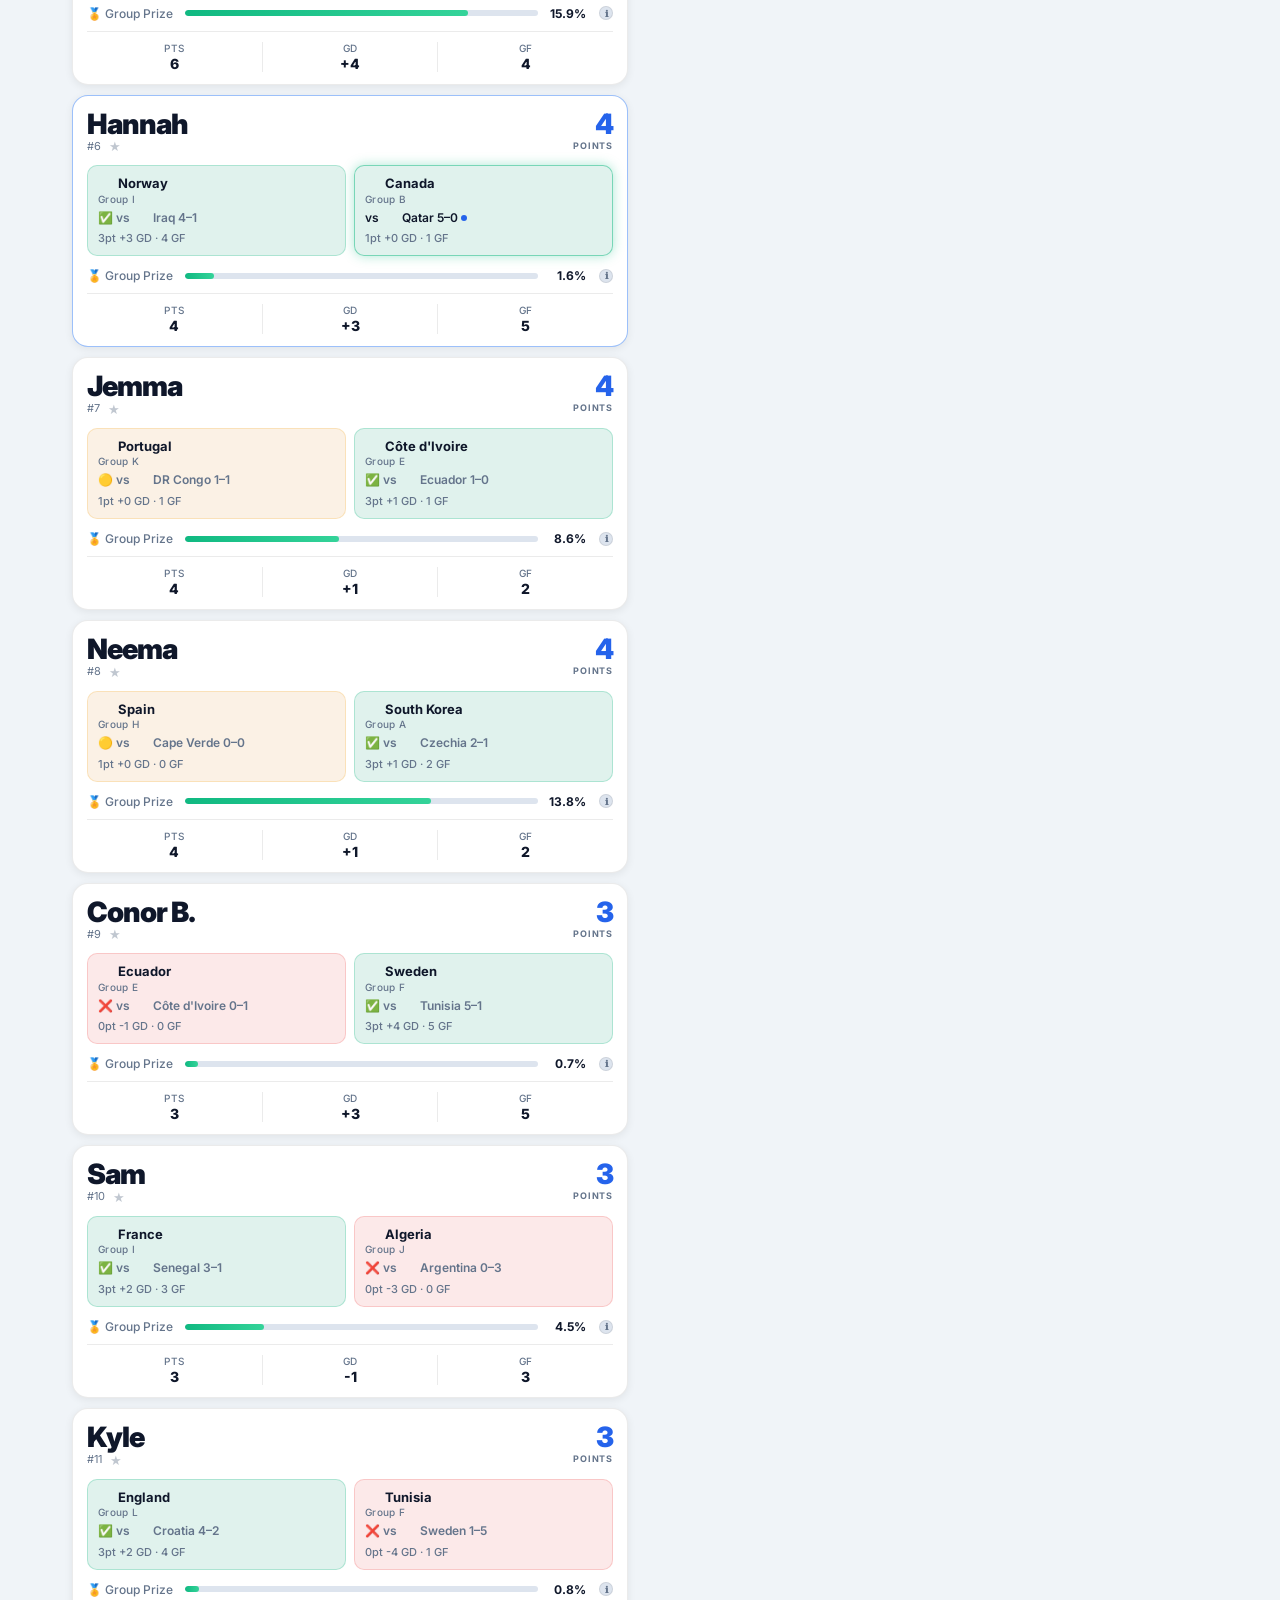
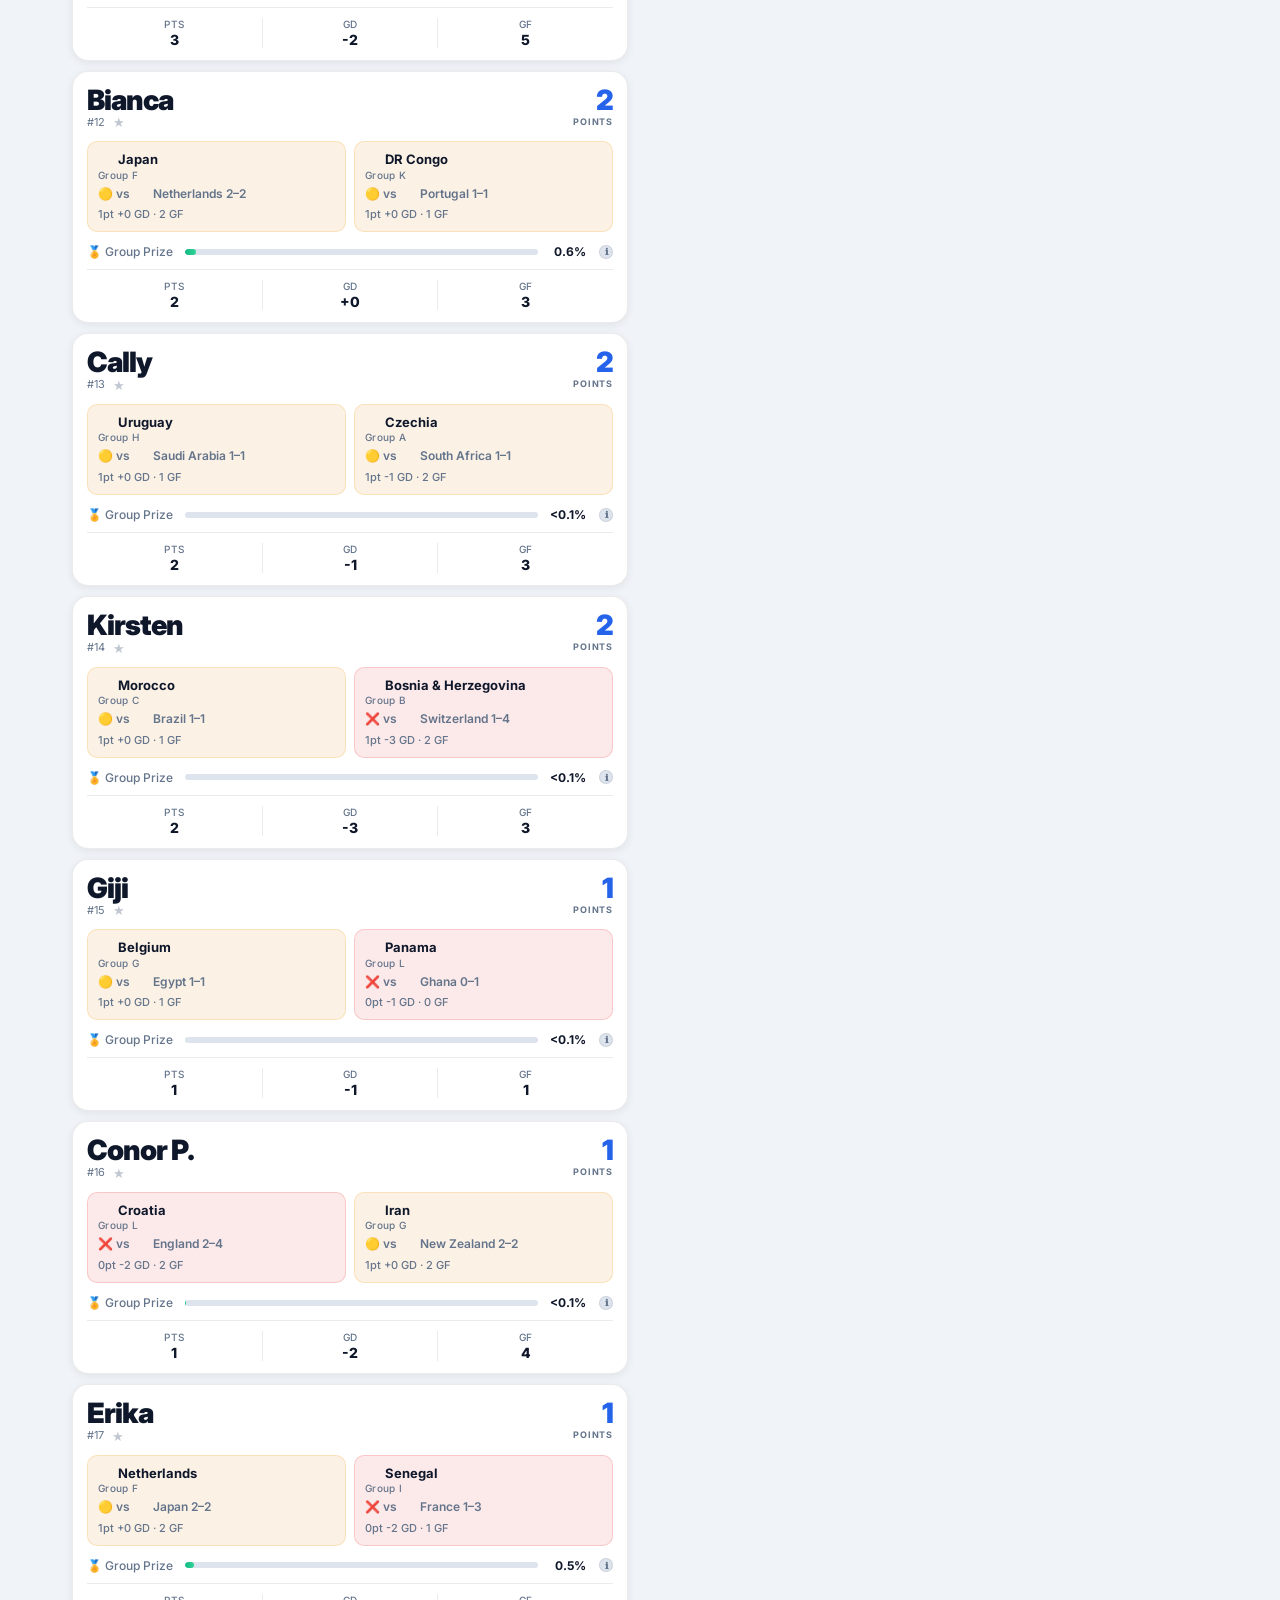
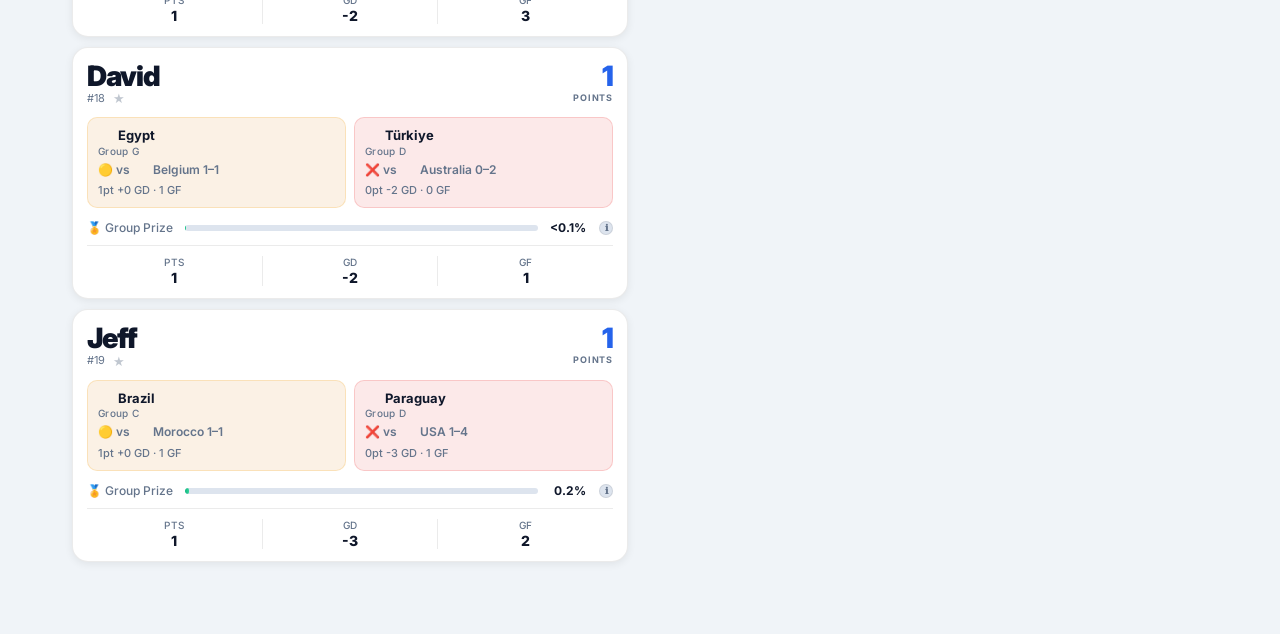
==== commit 9f1984df: "feat: favourite pin, remove footballs from headers, tone down live banner" ====
--- a/docs/index.html
+++ b/docs/index.html
@@ -15,11 +15,7 @@
   <div class="header-inner">
     <div class="header-top">
       <div>
-        <h1>
-          <img class="brand-ball" src="https://cdnjs.cloudflare.com/ajax/libs/twemoji/14.0.2/svg/26bd.svg" alt="" aria-hidden="true" />
-          <span>World Cup Sweepstakes</span>
-          <img class="brand-ball" src="https://cdnjs.cloudflare.com/ajax/libs/twemoji/14.0.2/svg/26bd.svg" alt="" aria-hidden="true" />
-        </h1>
+        <h1><span>World Cup Sweepstakes</span></h1>
         <p id="tournament-status" class="subtitle">Loading…</p>
       </div>
       <button id="theme-toggle" class="theme-toggle" aria-label="Toggle dark/light mode">☀️</button>
@@ -66,7 +62,7 @@
 
   <!-- ── LEADERBOARD VIEW ─────────────────────────────────────────── -->
   <section id="view-leaderboard" class="view">
-    <h2 class="view-title"><img class="view-title-ball" src="https://cdnjs.cloudflare.com/ajax/libs/twemoji/14.0.2/svg/26bd.svg" alt="" aria-hidden="true" /> Leaderboard <img class="view-title-ball" src="https://cdnjs.cloudflare.com/ajax/libs/twemoji/14.0.2/svg/26bd.svg" alt="" aria-hidden="true" /></h2>
+    <h2 class="view-title">Leaderboard</h2>
     <div class="sort-row">
       Sort by:
       <button class="sort-btn" data-sort="p1st">Win Probability</button>
@@ -78,7 +74,7 @@
 
   <!-- ── MATCHES VIEW ─────────────────────────────────────────────── -->
   <section id="view-matches" class="view hidden">
-    <h2 class="view-title"><img class="view-title-ball" src="https://cdnjs.cloudflare.com/ajax/libs/twemoji/14.0.2/svg/26bd.svg" alt="" aria-hidden="true" /> Fixtures <img class="view-title-ball" src="https://cdnjs.cloudflare.com/ajax/libs/twemoji/14.0.2/svg/26bd.svg" alt="" aria-hidden="true" /></h2>
+    <h2 class="view-title">Fixtures</h2>
     <div class="match-tabs">
       <button class="match-tab-btn active" data-mtab="today">Today</button>
       <button class="match-tab-btn" data-mtab="previous">Previous</button>
--- a/docs/styles.css
+++ b/docs/styles.css
@@ -244,20 +244,22 @@
 
 /* ── Live alert banner ───────────────────────────────────────────── */
 .live-alert {
-  background: linear-gradient(90deg, #7f1d1d, #991b1b, #7f1d1d);
+  background: linear-gradient(90deg, #0f172a, #1e293b, #0f172a);
   background-size: 200% 100%;
-  color: #fff;
+  color: #fbbf24;
+  border-top: 1px solid rgba(251,191,36,0.2);
+  border-bottom: 1px solid rgba(251,191,36,0.2);
   text-align: center;
   font-size: 16px;
   font-weight: 700;
   padding: 13px 16px;
-  letter-spacing: .3px;
-  animation: alert-sweep 3s ease-in-out infinite;
+  letter-spacing: .4px;
+  animation: alert-sweep 4s ease-in-out infinite;
 }
 .live-alert.hidden { display: none; }
 @keyframes alert-sweep {
   0%, 100% { background-position: 0% 50%; opacity: 1; }
-  50%       { background-position: 100% 50%; opacity: .85; }
+  50%       { background-position: 100% 50%; opacity: .9; }
 }
 
 /* ── Nav ─────────────────────────────────────────────────────────── */
@@ -387,6 +389,41 @@
 }
 .participant-card:hover { border-color: rgba(59,130,246,0.25); box-shadow: 0 4px 20px rgba(0,0,0,0.5); }
 .participant-card:active { transform: scale(.985); }
+
+/* Favourite / "this is me" card */
+.participant-card--favourite {
+  border-color: rgba(251,191,36,0.4);
+  box-shadow: 0 0 0 1px rgba(251,191,36,0.12), 0 4px 20px rgba(251,191,36,0.08);
+}
+.fav-btn {
+  background: none;
+  border: none;
+  padding: 0 0 0 5px;
+  font-size: 13px;
+  color: var(--text2);
+  cursor: pointer;
+  opacity: 0.4;
+  transition: opacity .15s, color .15s;
+  vertical-align: middle;
+  line-height: 1;
+}
+.fav-btn:hover          { opacity: 1; color: #fbbf24; }
+.fav-btn--active        { opacity: 1 !important; color: #fbbf24 !important; }
+.fav-you-badge {
+  display: inline-block;
+  font-size: 9px;
+  font-weight: 700;
+  letter-spacing: .5px;
+  text-transform: uppercase;
+  color: #fbbf24;
+  background: rgba(251,191,36,0.12);
+  border: 1px solid rgba(251,191,36,0.25);
+  border-radius: 4px;
+  padding: 1px 5px;
+  margin-left: 5px;
+  vertical-align: middle;
+}
+
 .participant-card--live {
   border-color: rgba(59,130,246,0.5);
   animation: card-glow 2s ease-in-out infinite;
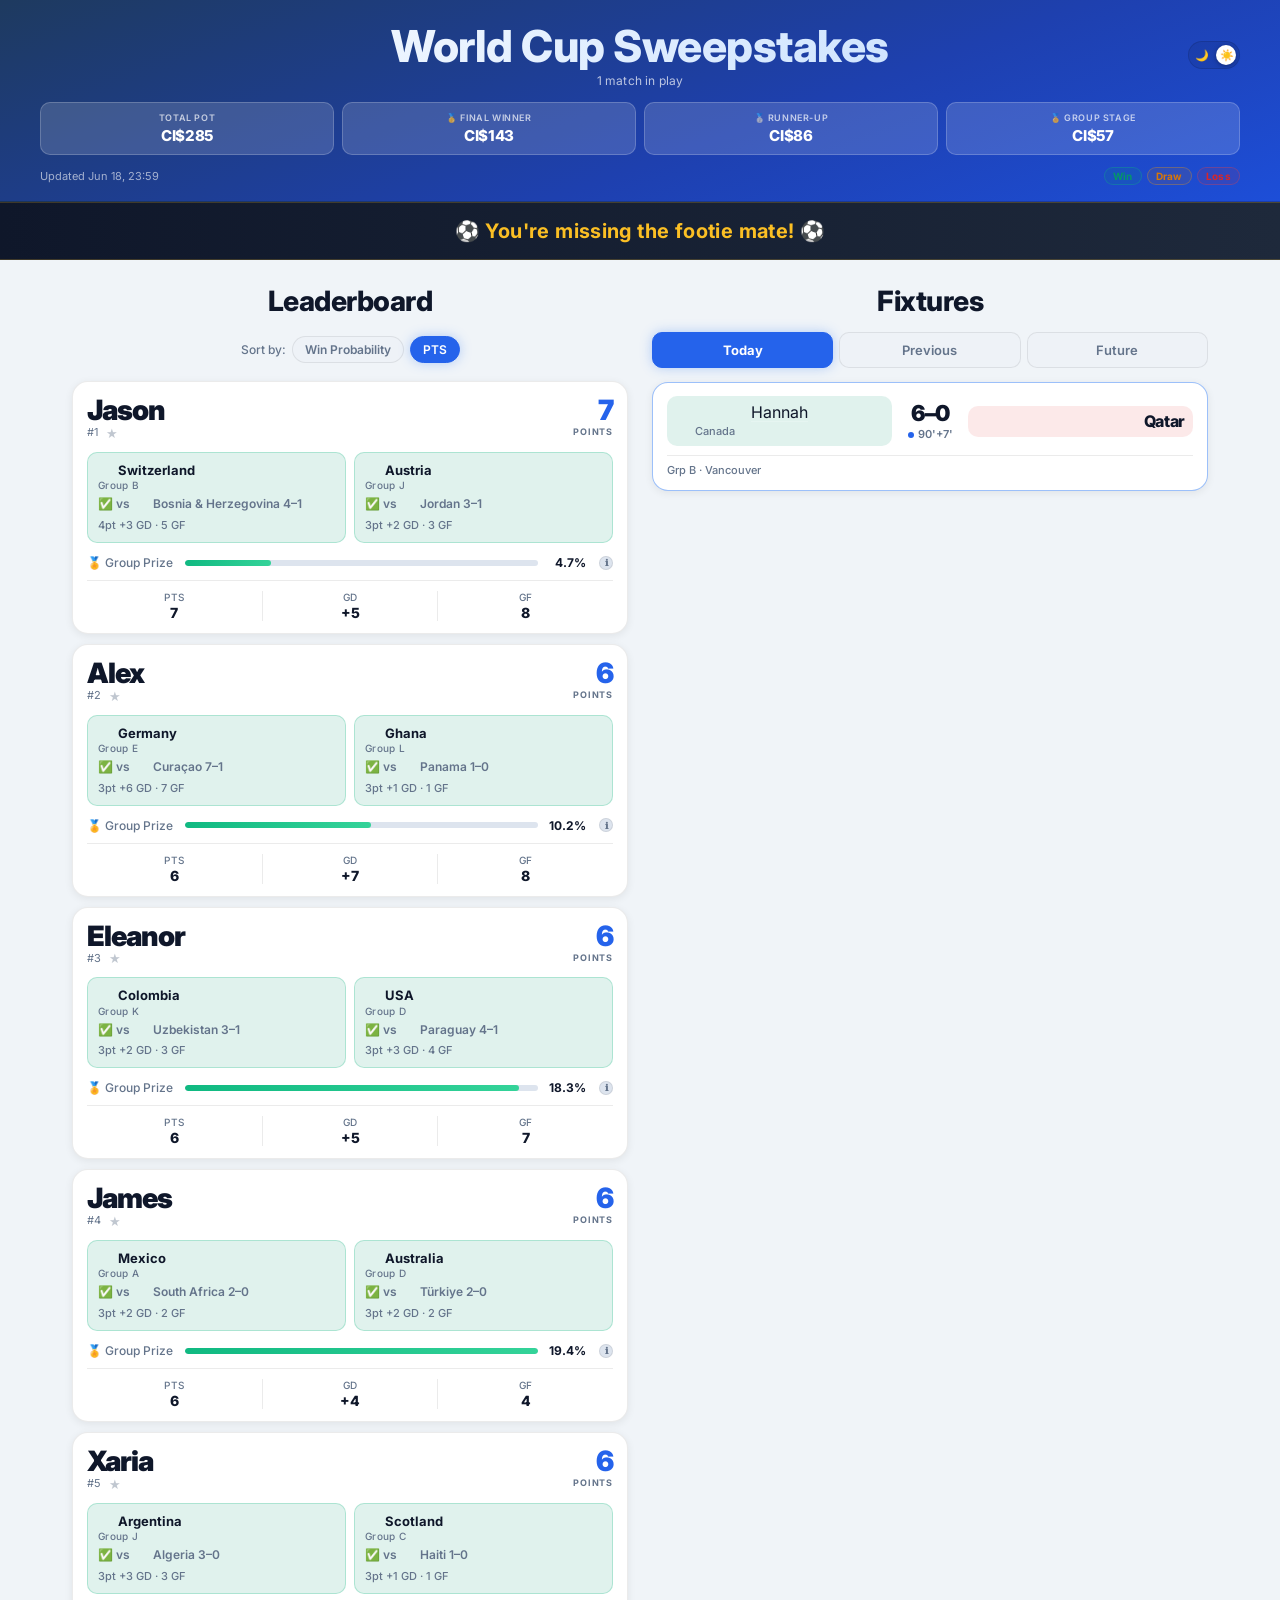
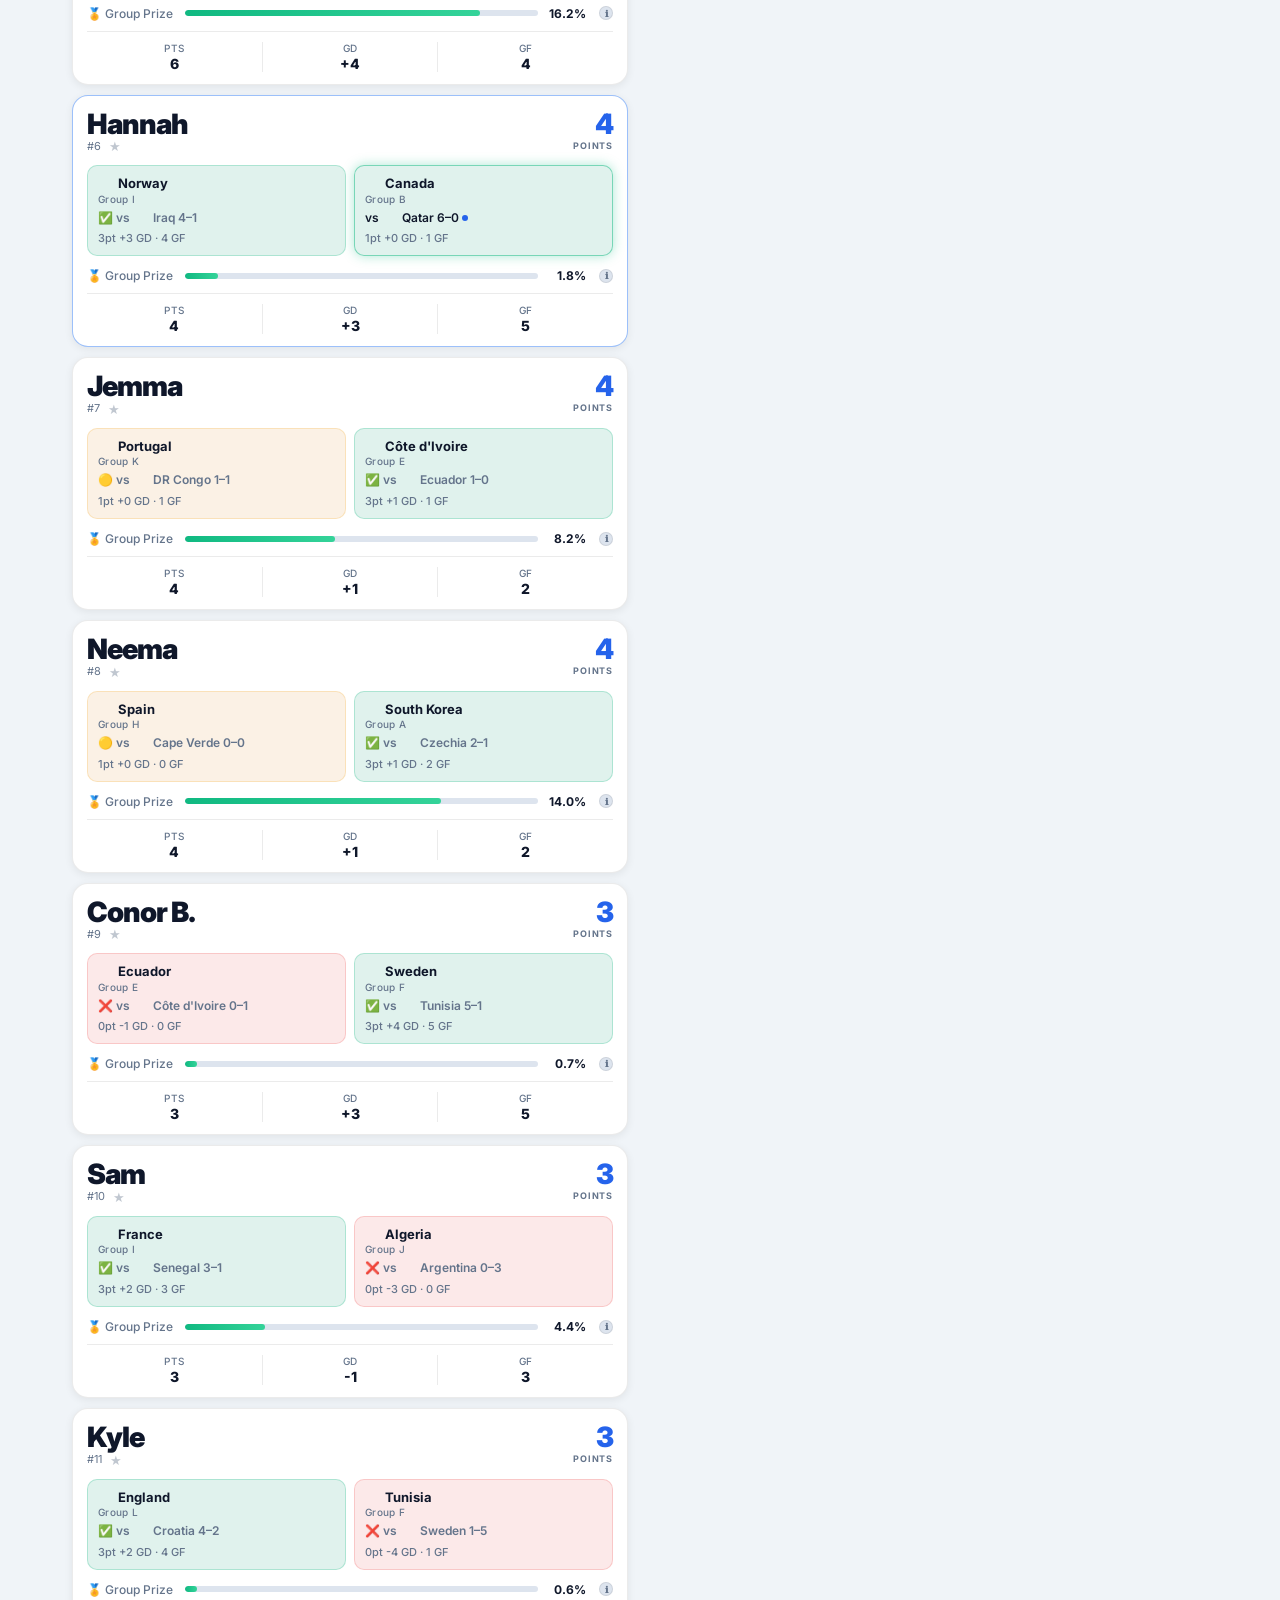
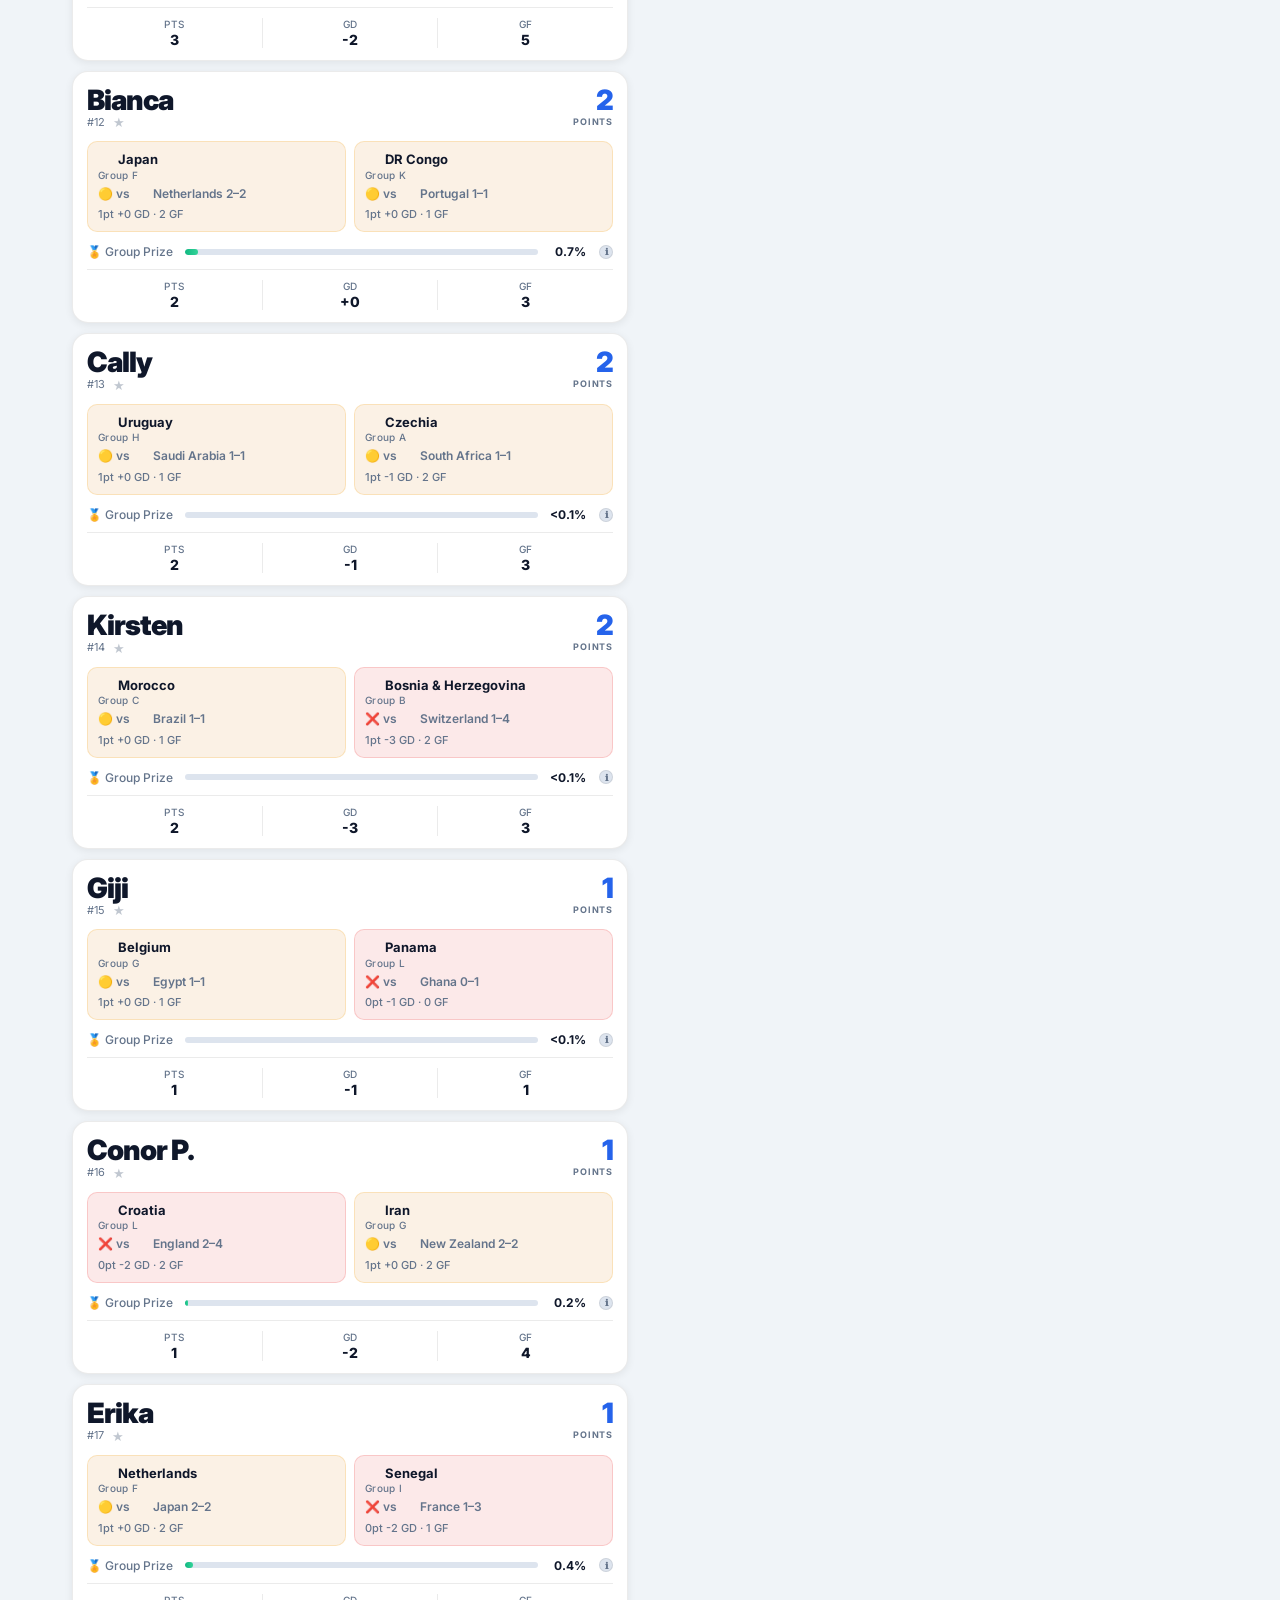
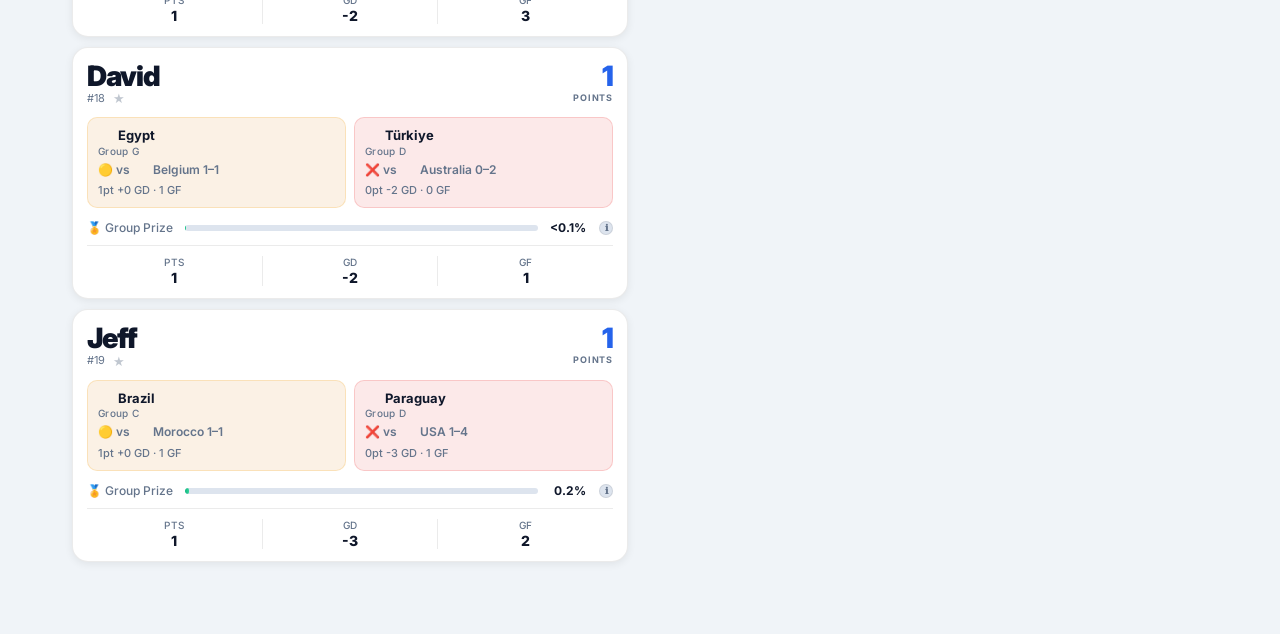
==== commit eebc1a7b: "feat: pill slider theme toggle replacing emoji button" ====
--- a/docs/index.html
+++ b/docs/index.html
@@ -18,7 +18,7 @@
         <h1><span>World Cup Sweepstakes</span></h1>
         <p id="tournament-status" class="subtitle">Loading…</p>
       </div>
-      <button id="theme-toggle" class="theme-toggle" aria-label="Toggle dark/light mode">☀️</button>
+      <button id="theme-toggle" class="theme-toggle" aria-label="Toggle dark/light mode"><span class="toggle-thumb"></span></button>
     </div>
 
     <div class="pot-row" id="pot-row">
--- a/docs/styles.css
+++ b/docs/styles.css
@@ -85,7 +85,7 @@
 
 .header-top {
   display: grid;
-  grid-template-columns: 36px 1fr 36px;
+  grid-template-columns: 52px 1fr 52px;
   align-items: center;
   margin-bottom: 14px;
 }
@@ -146,23 +146,63 @@
 }
 h1 { display: flex; align-items: center; justify-content: center; }
 
-/* ── Theme toggle ────────────────────────────────────────────────── */
+/* ── Theme toggle — pill slider ──────────────────────────────────── */
 .theme-toggle {
+  position: relative;
+  width: 52px;
+  height: 28px;
+  border-radius: 14px;
   background: rgba(255,255,255,0.1);
   border: 1px solid rgba(255,255,255,0.15);
+  cursor: pointer;
+  padding: 0;
+  flex-shrink: 0;
+  transition: background .25s, border-color .25s;
+}
+.theme-toggle:hover { background: rgba(255,255,255,0.16); }
+/* Moon icon on left track */
+.theme-toggle::before {
+  content: '🌙';
+  position: absolute;
+  left: 6px;
+  top: 50%;
+  transform: translateY(-50%);
+  font-size: 11px;
+  line-height: 1;
+  pointer-events: none;
+}
+/* Sun icon on right track */
+.theme-toggle::after {
+  content: '☀️';
+  position: absolute;
+  right: 5px;
+  top: 50%;
+  transform: translateY(-50%);
+  font-size: 11px;
+  line-height: 1;
+  pointer-events: none;
+}
+/* Sliding thumb */
+.toggle-thumb {
+  position: absolute;
+  top: 3px;
+  left: 3px;
+  width: 20px;
+  height: 20px;
   border-radius: 50%;
-  width: 36px;
-  height: 36px;
-  font-size: 16px;
-  cursor: pointer;
-  display: flex;
-  align-items: center;
-  justify-content: center;
-  flex-shrink: 0;
-  transition: background .2s;
-  line-height: 1;
-}
-.theme-toggle:hover { background: rgba(255,255,255,0.2); }
+  background: #fff;
+  box-shadow: 0 1px 4px rgba(0,0,0,0.35);
+  transition: transform .25s cubic-bezier(.34,1.56,.64,1);
+  pointer-events: none;
+  display: block;
+}
+/* Light mode: thumb slides right, covering the sun */
+[data-theme="light"] .toggle-thumb { transform: translateX(24px); }
+[data-theme="light"] .theme-toggle {
+  background: rgba(0,0,0,0.08);
+  border-color: rgba(0,0,0,0.12);
+}
+[data-theme="light"] .theme-toggle:hover { background: rgba(0,0,0,0.13); }
 
 /* ── Rank arrow badges ───────────────────────────────────────────── */
 .rank-arrow {
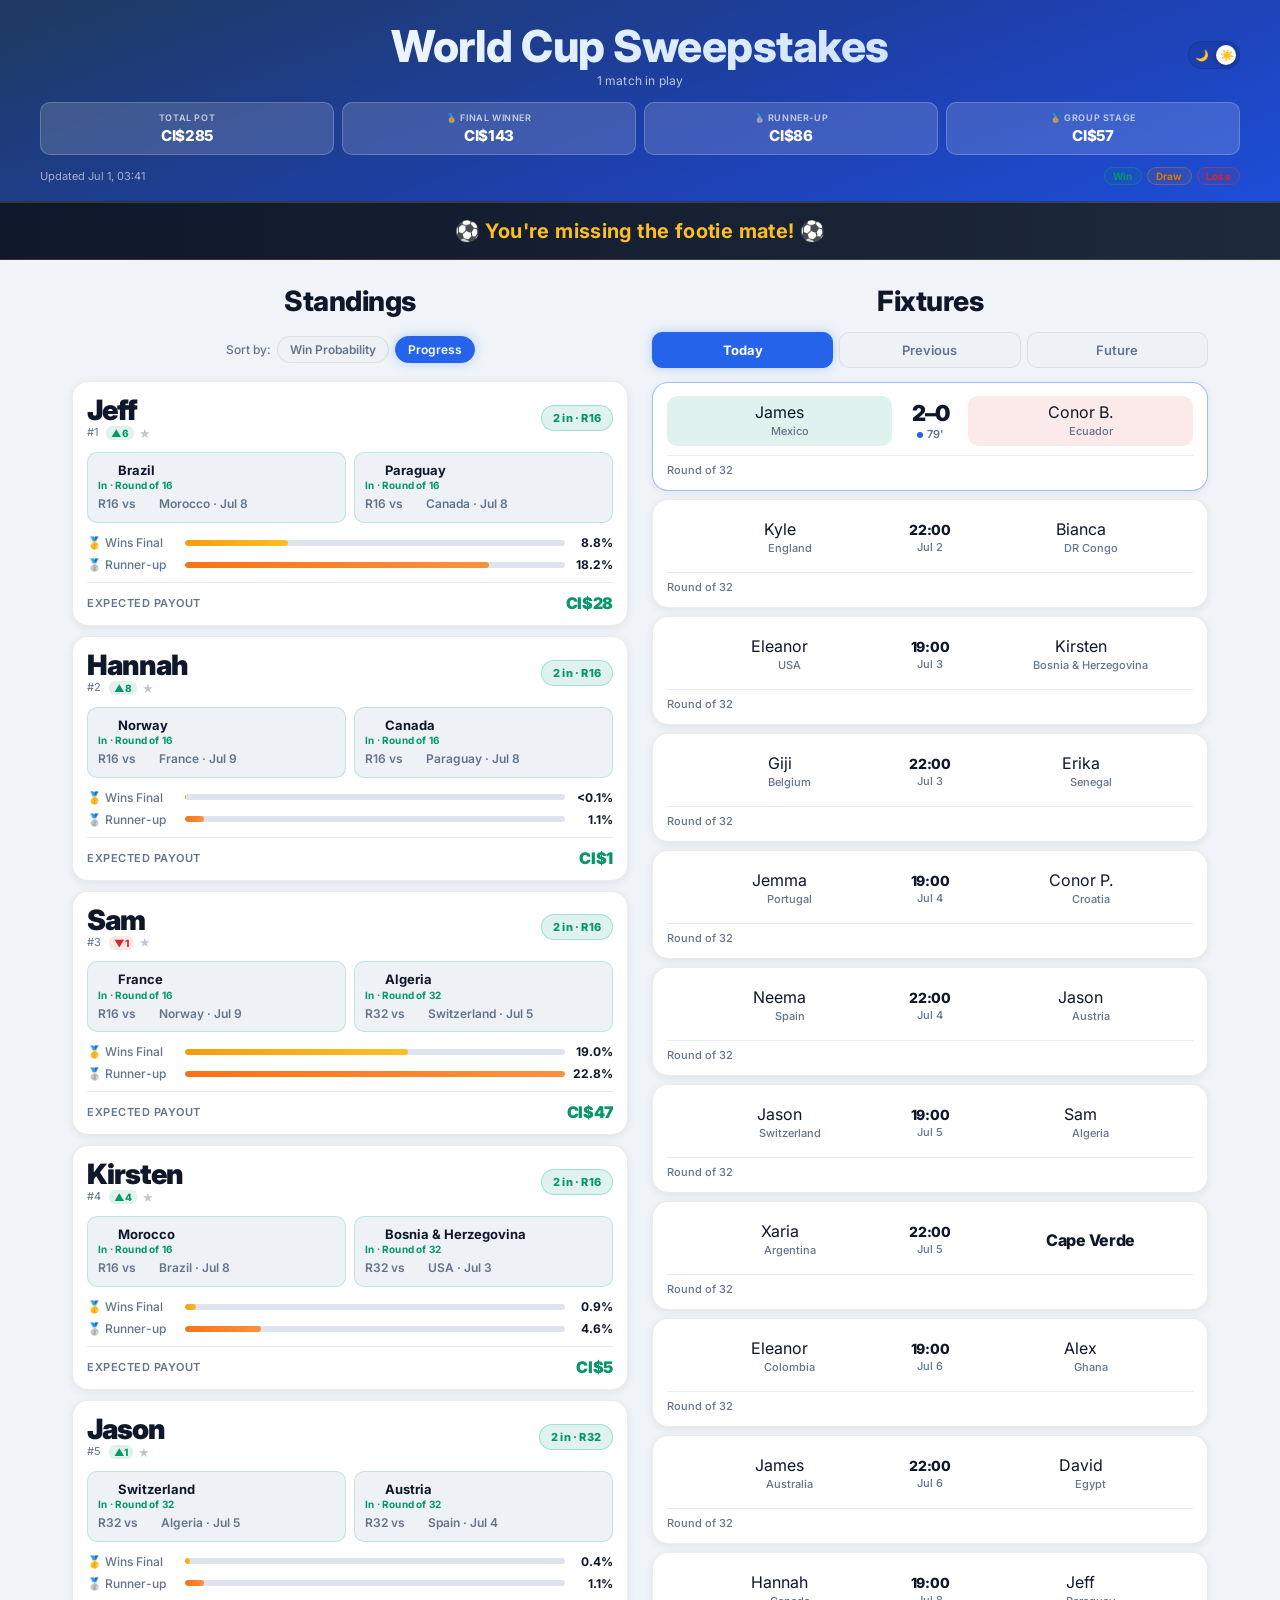
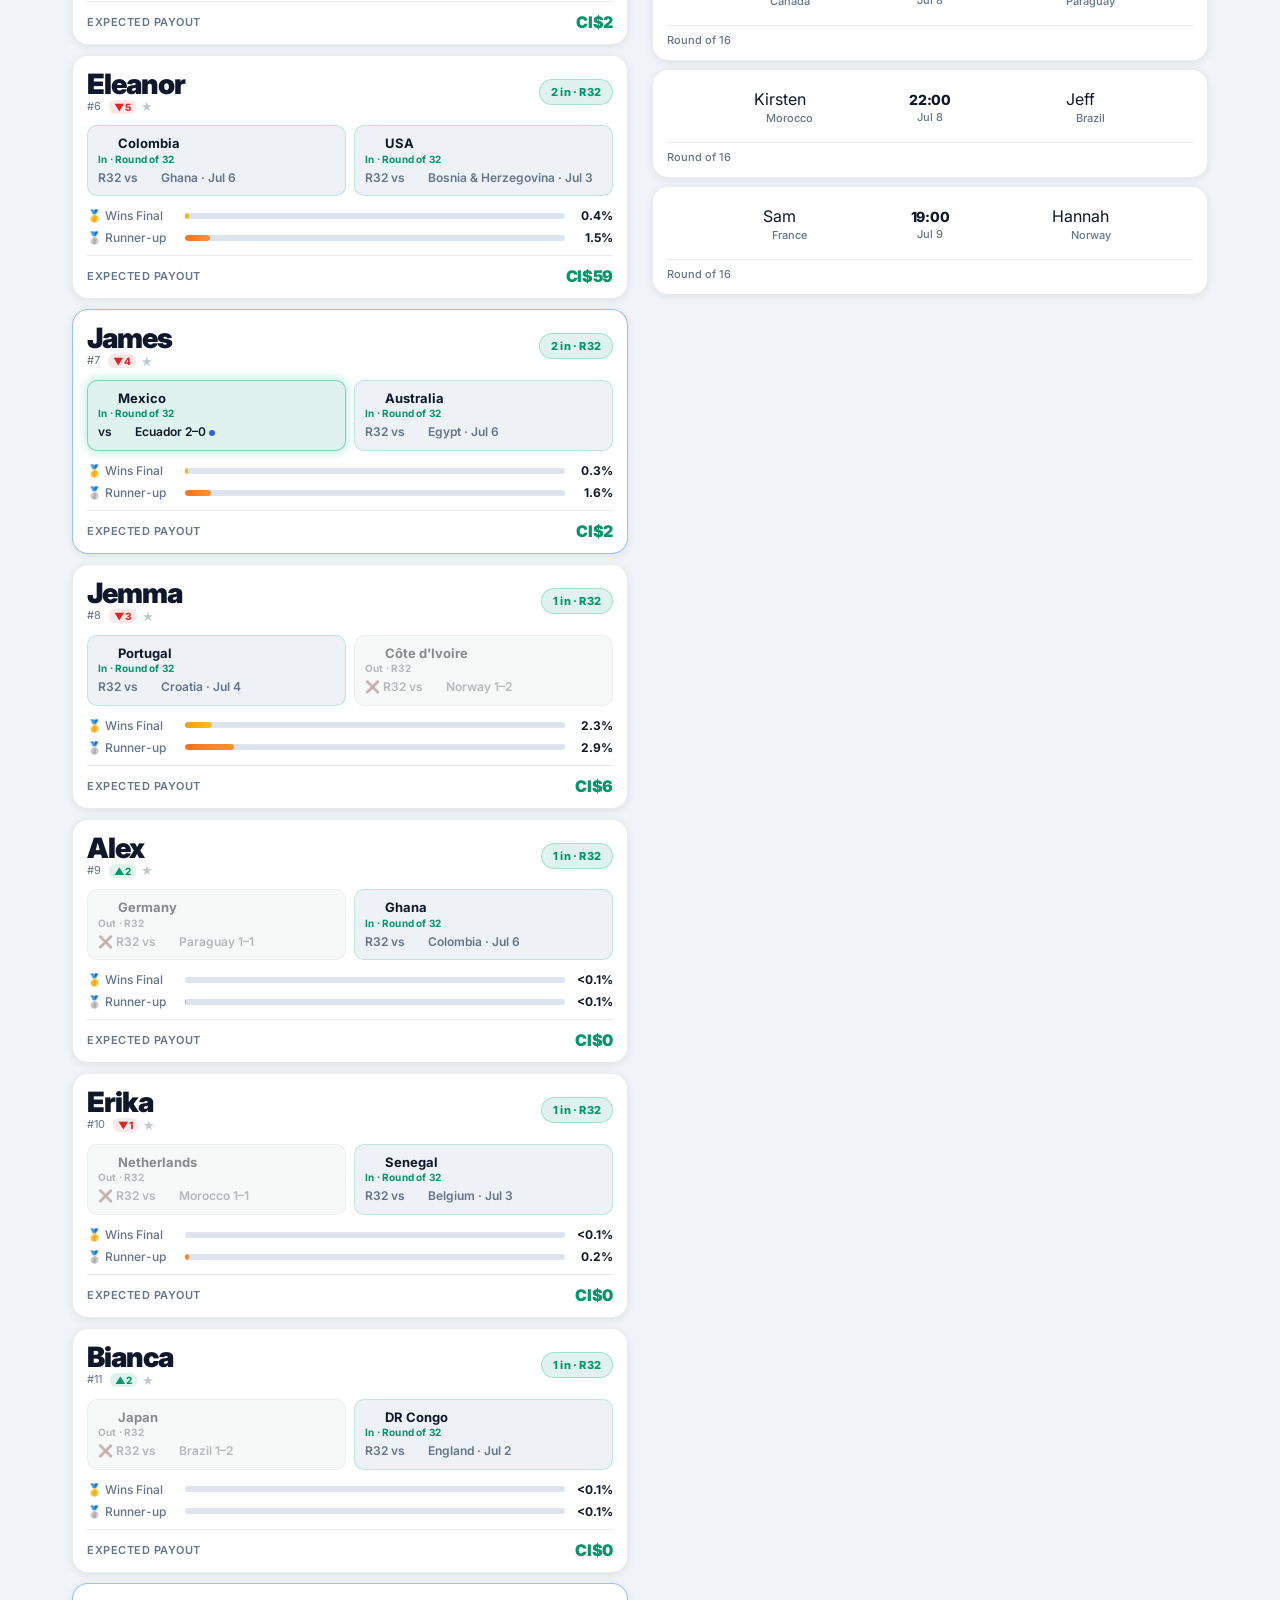
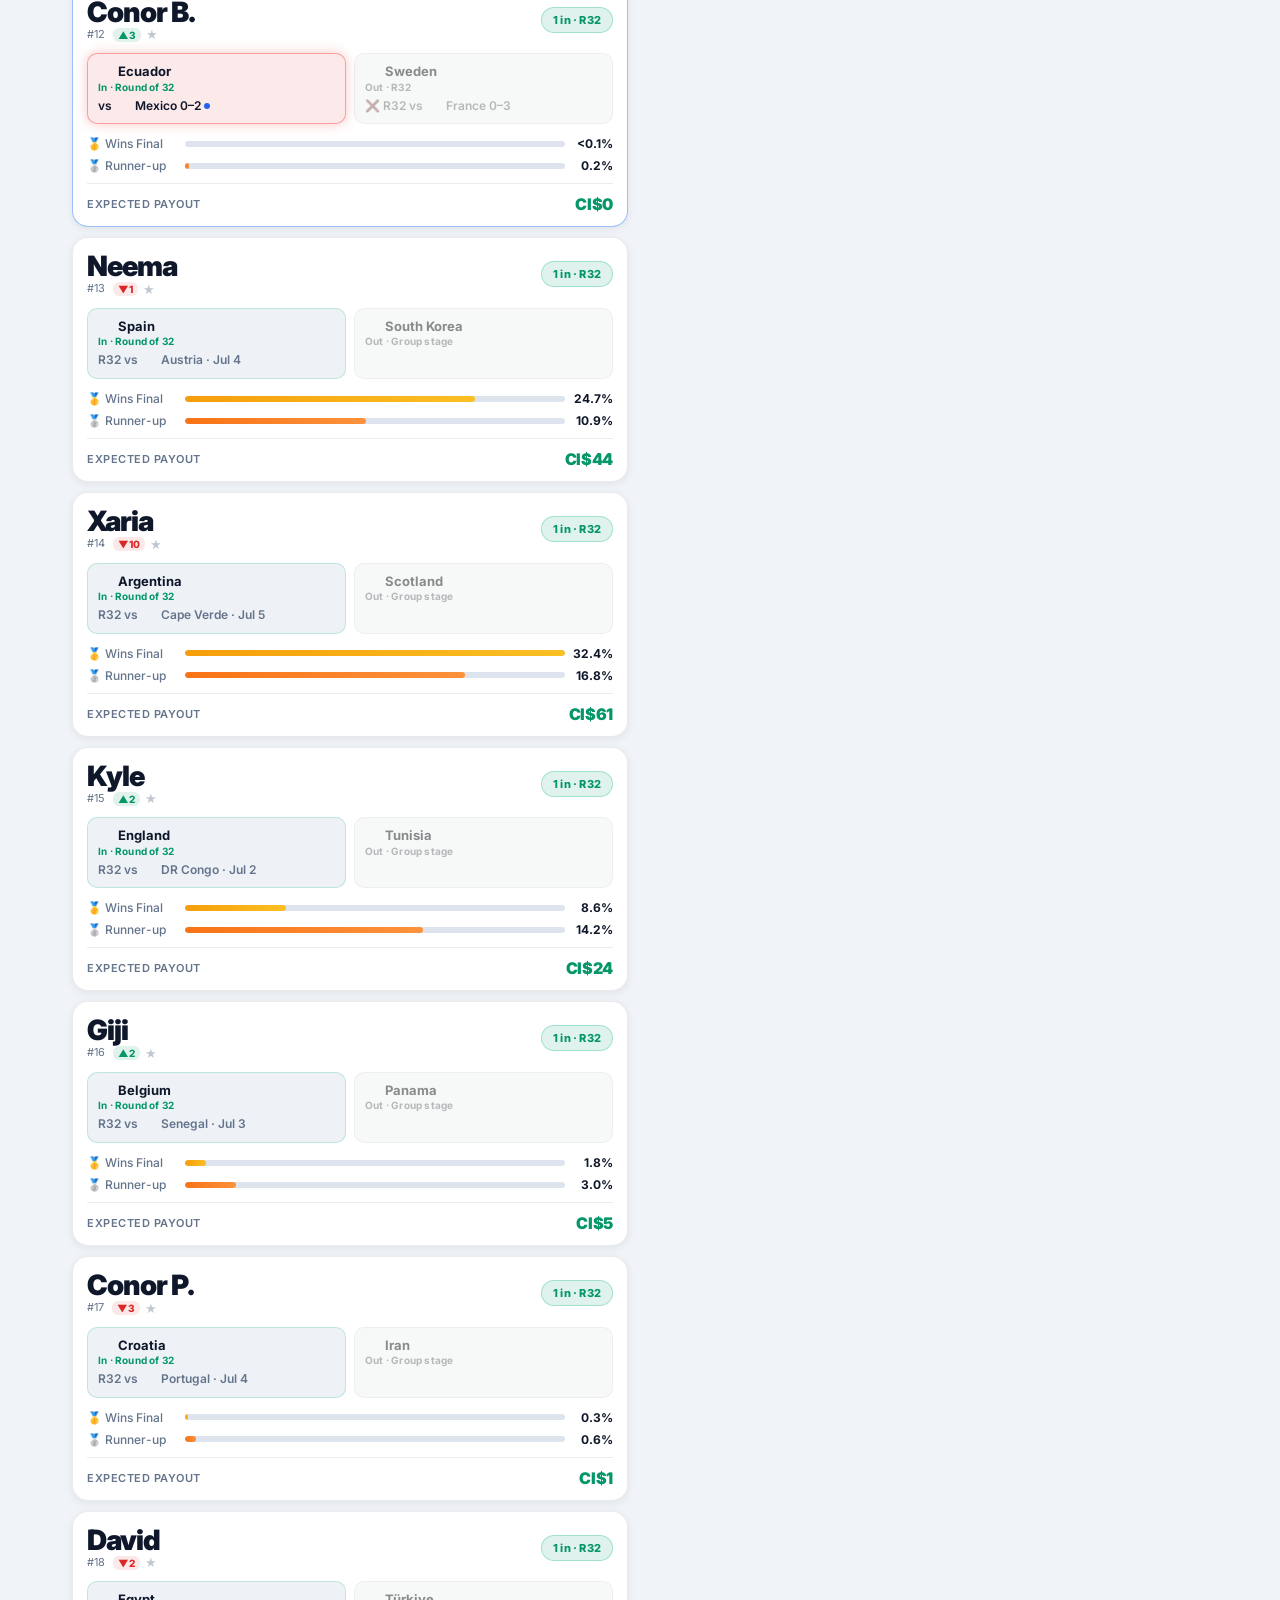
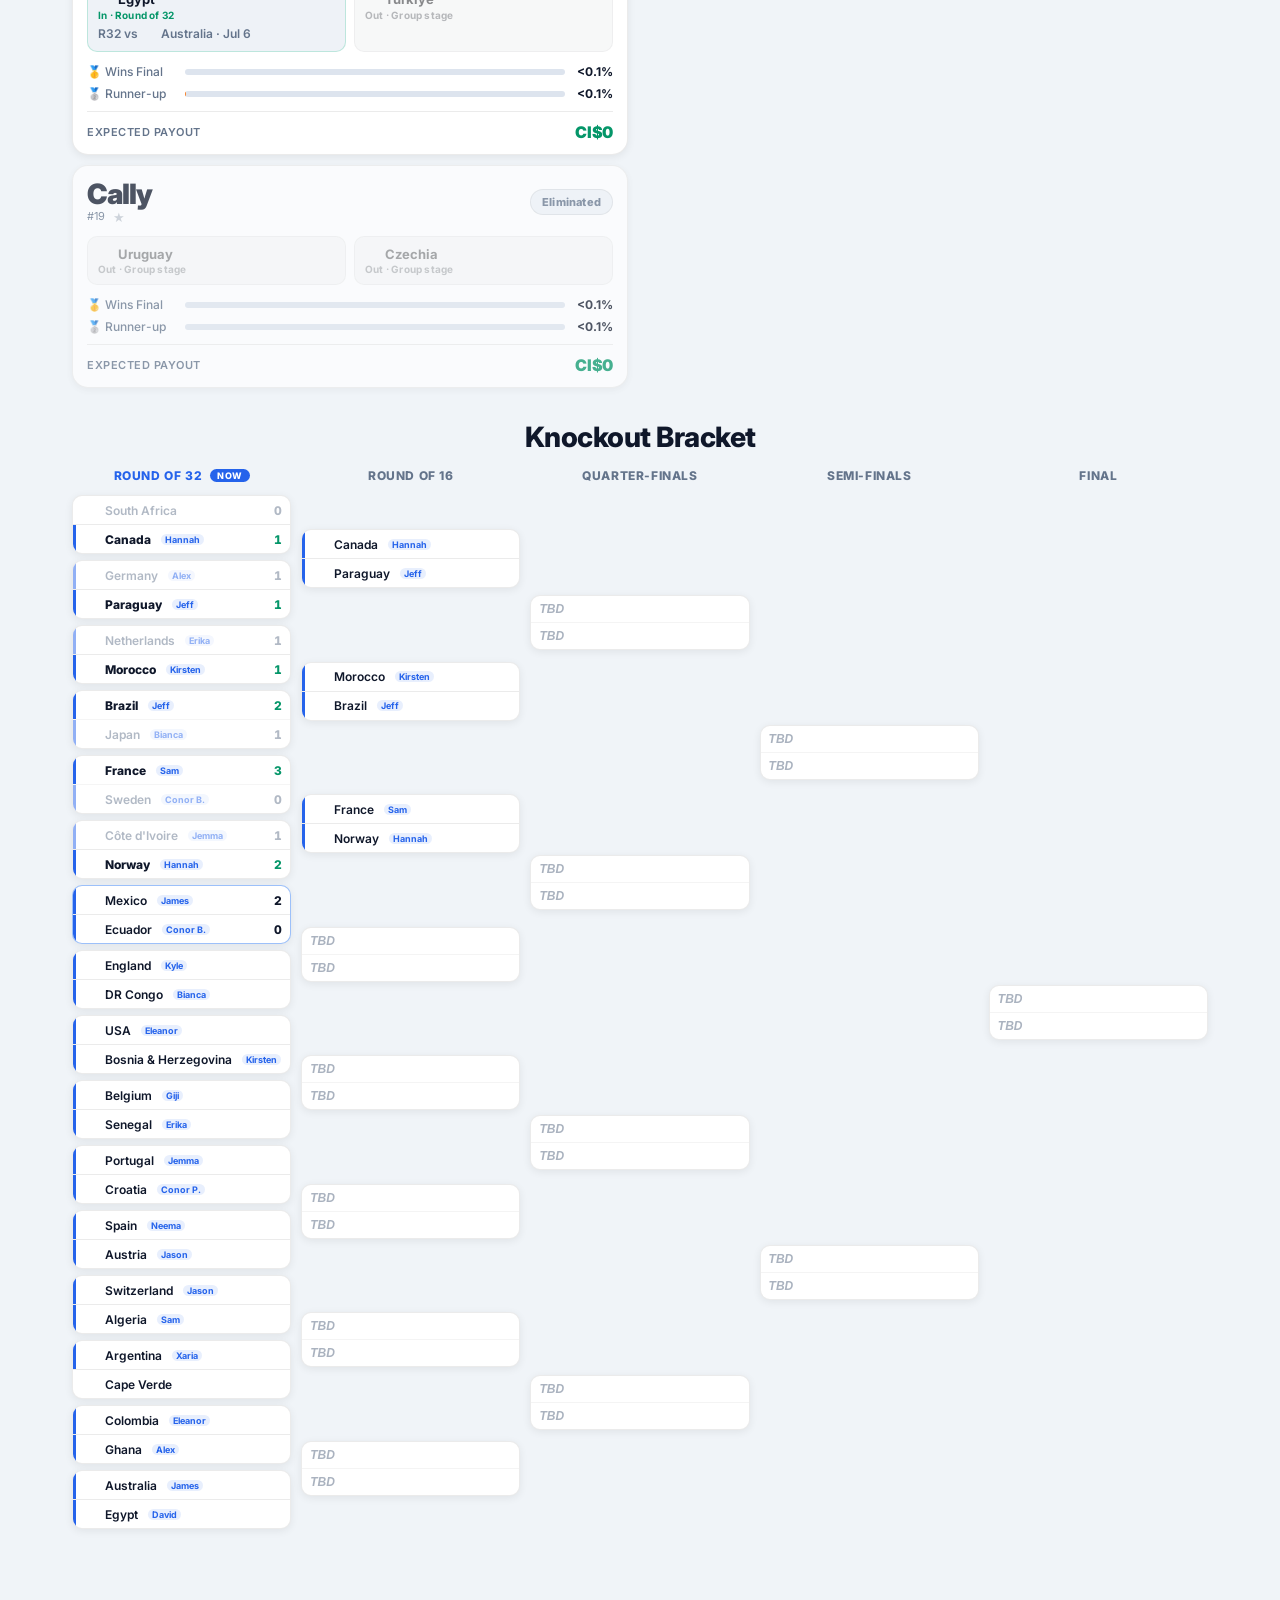
==== commit de02fecd: "feat: knockout-stage support — bracket, KO-aware standings, live resolution Resolve the real knockou" ====
--- a/docs/index.html
+++ b/docs/index.html
@@ -54,15 +54,16 @@
 <div id="live-alert" class="live-alert hidden">⚽ You're missing the footie mate! ⚽</div>
 
 <nav id="nav">
-  <button class="nav-btn active" data-view="leaderboard">Leaderboard</button>
+  <button class="nav-btn active" data-view="leaderboard">Standings</button>
   <button class="nav-btn" data-view="matches">Fixtures</button>
+  <button class="nav-btn" data-view="bracket">Bracket</button>
 </nav>
 
 <div class="views-wrapper">
 
   <!-- ── LEADERBOARD VIEW ─────────────────────────────────────────── -->
   <section id="view-leaderboard" class="view">
-    <h2 class="view-title">Leaderboard</h2>
+    <h2 class="view-title">Standings</h2>
     <div class="sort-row">
       Sort by:
       <button class="sort-btn" data-sort="p1st">Win Probability</button>
@@ -83,6 +84,14 @@
     <div id="matches-list"></div>
   </section>
 
+  <!-- ── BRACKET VIEW ─────────────────────────────────────────────── -->
+  <section id="view-bracket" class="view hidden">
+    <h2 class="view-title">Knockout Bracket</h2>
+    <div class="bracket-scroll">
+      <div id="bracket" class="bracket"></div>
+    </div>
+  </section>
+
 </div>
 
 <!-- ── PARTICIPANT DETAIL MODAL ───────────────────────────────────── -->
--- a/docs/styles.css
+++ b/docs/styles.css
@@ -644,11 +644,13 @@
 .match-side {
   display: flex;
   flex-direction: column;
+  align-items: center;
+  text-align: center;
   min-width: 0;
   padding: 6px 8px;
   border-radius: var(--radius-sm);
 }
-.match-side.away { text-align: right; align-items: flex-end; }
+.match-side.away { align-items: center; text-align: center; }
 
 /* Match side result tints */
 .match-side.side-winning { background: var(--green-lo); }
@@ -752,6 +754,91 @@
 .difficulty-easy { background: var(--green-lo); color: var(--green); }
 .difficulty-even { background: var(--orange-lo); color: var(--orange); }
 .difficulty-hard { background: var(--red-lo); color: var(--red); }
+
+/* ── Knockout: leaderboard card status ───────────────────────────── */
+.participant-card--out { opacity: .72; }
+.participant-card--out:hover { opacity: 1; }
+
+.ko-badge {
+  font-size: 11px;
+  font-weight: 800;
+  padding: 5px 11px;
+  border-radius: 20px;
+  white-space: nowrap;
+  letter-spacing: .2px;
+  align-self: center;
+}
+.ko-badge--alive { background: var(--green-lo); color: var(--green); border: 1px solid rgba(16,185,129,0.3); }
+.ko-badge--out   { background: var(--surface2); color: var(--text2); border: 1px solid var(--separator); }
+.ko-badge--champ { background: rgba(251,191,36,0.15); color: #fbbf24; border: 1px solid rgba(251,191,36,0.35); box-shadow: 0 0 12px rgba(251,191,36,0.25); }
+
+/* Knockout team chips */
+.team-chip--ko .ko-status { font-size: 10px; font-weight: 700; letter-spacing: .2px; }
+.ko-status--alive { color: var(--green); }
+.ko-status--out   { color: var(--text2); }
+.ko-status--champ { color: #fbbf24; }
+.team-chip--alive { border-color: rgba(16,185,129,0.22); }
+.team-chip--eliminated { opacity: .5; filter: grayscale(0.75); }
+.team-chip--eliminated .team-flag { filter: grayscale(1); }
+
+/* Expected-payout footer (knockout) */
+.card-footer-single { display: flex; align-items: center; justify-content: space-between; }
+.ev-label { font-size: 11px; font-weight: 600; text-transform: uppercase; letter-spacing: .5px; color: var(--text2); }
+.ev-value { font-size: 16px; font-weight: 900; color: var(--green); letter-spacing: -.3px; }
+
+/* Detail modal: odds strip, KO tags, run label */
+.detail-odds { display: flex; gap: 8px; margin: 14px 0 4px; }
+.detail-odds-cell {
+  flex: 1; min-width: 0;
+  background: var(--surface2);
+  border: 1px solid var(--separator);
+  border-radius: var(--radius-sm);
+  padding: 10px 6px;
+  text-align: center;
+}
+.detail-odds-label { display: block; font-size: 9px; text-transform: uppercase; letter-spacing: .4px; color: var(--text2); font-weight: 600; margin-bottom: 4px; }
+.detail-odds-val   { display: block; font-size: 16px; font-weight: 900; color: var(--text); letter-spacing: -.3px; }
+.detail-ko-tag { font-size: 10px; font-weight: 700; padding: 1px 6px; border-radius: 6px; margin-left: 4px; text-transform: none; letter-spacing: 0; }
+.detail-ko-tag--alive { background: var(--green-lo); color: var(--green); }
+.detail-ko-tag--out   { background: var(--red-lo); color: var(--red); }
+.detail-ko-tag--champ { background: rgba(251,191,36,0.15); color: #fbbf24; }
+.detail-run-label { font-size: 10px; font-weight: 700; text-transform: uppercase; letter-spacing: .5px; color: var(--accent); margin: 12px 0 2px; }
+
+/* ── Bracket ─────────────────────────────────────────────────────── */
+.bracket-scroll { width: 100%; }
+.bracket { display: flex; flex-direction: column; gap: 20px; }
+.bracket-round { min-width: 0; }
+.bracket-round-label {
+  display: flex; align-items: center; gap: 8px;
+  font-size: 12px; font-weight: 800; text-transform: uppercase; letter-spacing: .6px;
+  color: var(--text2); margin-bottom: 9px;
+}
+.bracket-round--current .bracket-round-label { color: var(--accent); }
+.bracket-now { font-size: 9px; font-weight: 800; background: var(--accent); color: #fff; padding: 1px 7px; border-radius: 10px; letter-spacing: .5px; }
+.bracket-matches { display: flex; flex-direction: column; gap: 8px; }
+.bracket-match {
+  background: var(--surface);
+  border: 1px solid var(--separator);
+  border-radius: var(--radius-sm);
+  overflow: hidden;
+  box-shadow: var(--shadow-sm);
+}
+.bracket-match--live { border-color: rgba(59,130,246,0.5); animation: card-glow 2s ease-in-out infinite; }
+.bm-team {
+  display: flex; align-items: center; justify-content: space-between; gap: 8px;
+  padding: 8px 10px; font-size: 13px; font-weight: 600; color: var(--text);
+}
+.bm-team + .bm-team { border-top: 1px solid var(--separator); }
+.bm-name { display: flex; align-items: center; gap: 4px; min-width: 0; }
+.bm-team-name { white-space: nowrap; overflow: hidden; text-overflow: ellipsis; }
+.bm-team--winner { font-weight: 800; }
+.bm-team--winner .bm-score { color: var(--green); }
+.bm-team--loser  { color: var(--text2); opacity: .5; }
+.bm-team--loser .team-flag { filter: grayscale(1); }
+.bm-team--tbd    { color: var(--text2); font-style: italic; opacity: .55; }
+.bm-team--owned  { box-shadow: inset 3px 0 0 var(--accent); }
+.bm-owner { font-size: 10px; color: var(--accent); font-weight: 700; margin-left: 6px; background: var(--accent-lo); padding: 0 5px; border-radius: 6px; white-space: nowrap; }
+.bm-score { font-weight: 800; font-variant-numeric: tabular-nums; flex-shrink: 0; }
 
 /* ── Helpers ─────────────────────────────────────────────────────── */
 .hidden { display: none !important; }
@@ -808,4 +895,13 @@
   .match-tabs { padding-top: 0; }
   /* Equalise column start: sort-row 35px + 14px margin = 49px = match-tabs height */
   .sort-row { min-height: 35px; justify-content: center; }
-}
+
+  /* Bracket spans the full width below the two columns, as a horizontal tree. */
+  #view-bracket { grid-column: 1 / -1; margin-top: 8px; }
+  .bracket { flex-direction: row; gap: 10px; align-items: stretch; }
+  .bracket-round { flex: 1 1 0; display: flex; flex-direction: column; }
+  .bracket-round-label { justify-content: center; margin-bottom: 12px; }
+  .bracket-matches { flex: 1; justify-content: space-around; gap: 6px; }
+  .bm-team { padding: 6px 8px; font-size: 12px; }
+  .bm-owner { font-size: 9px; padding: 0 4px; }
+}
